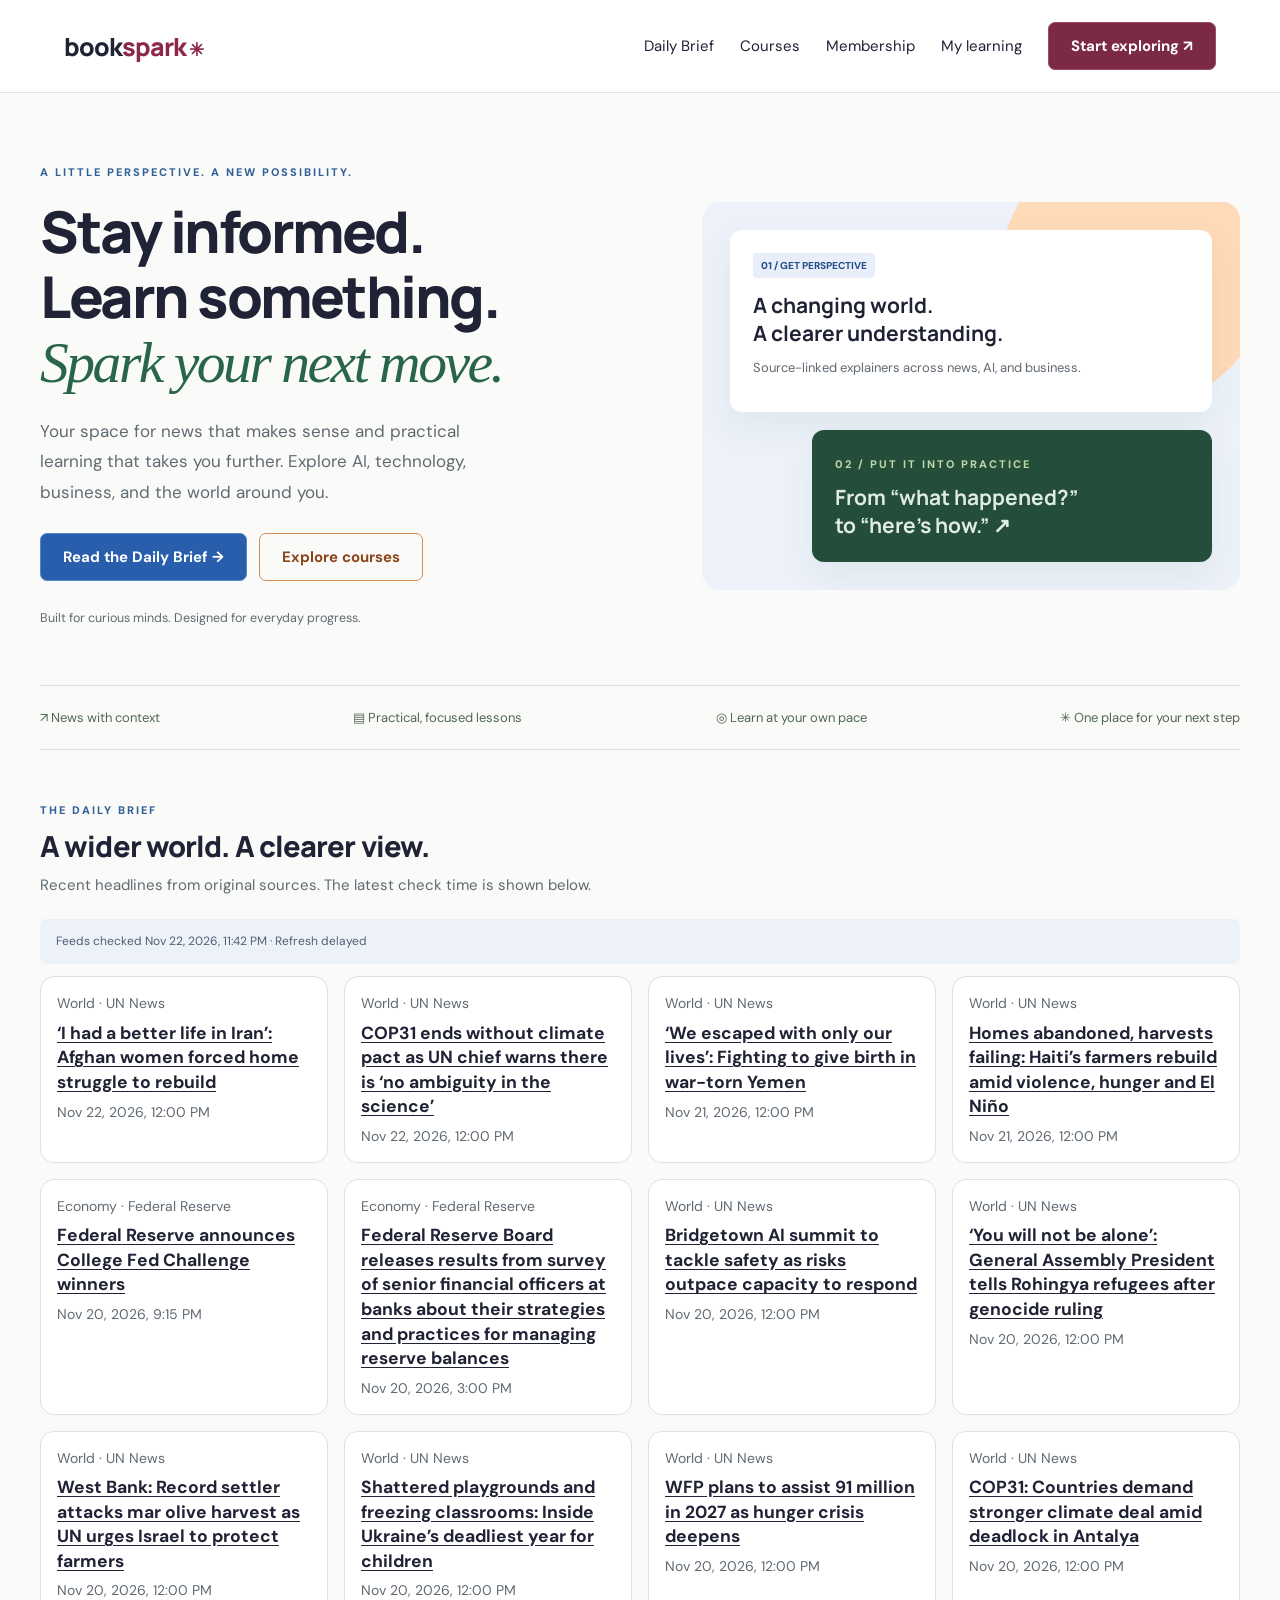
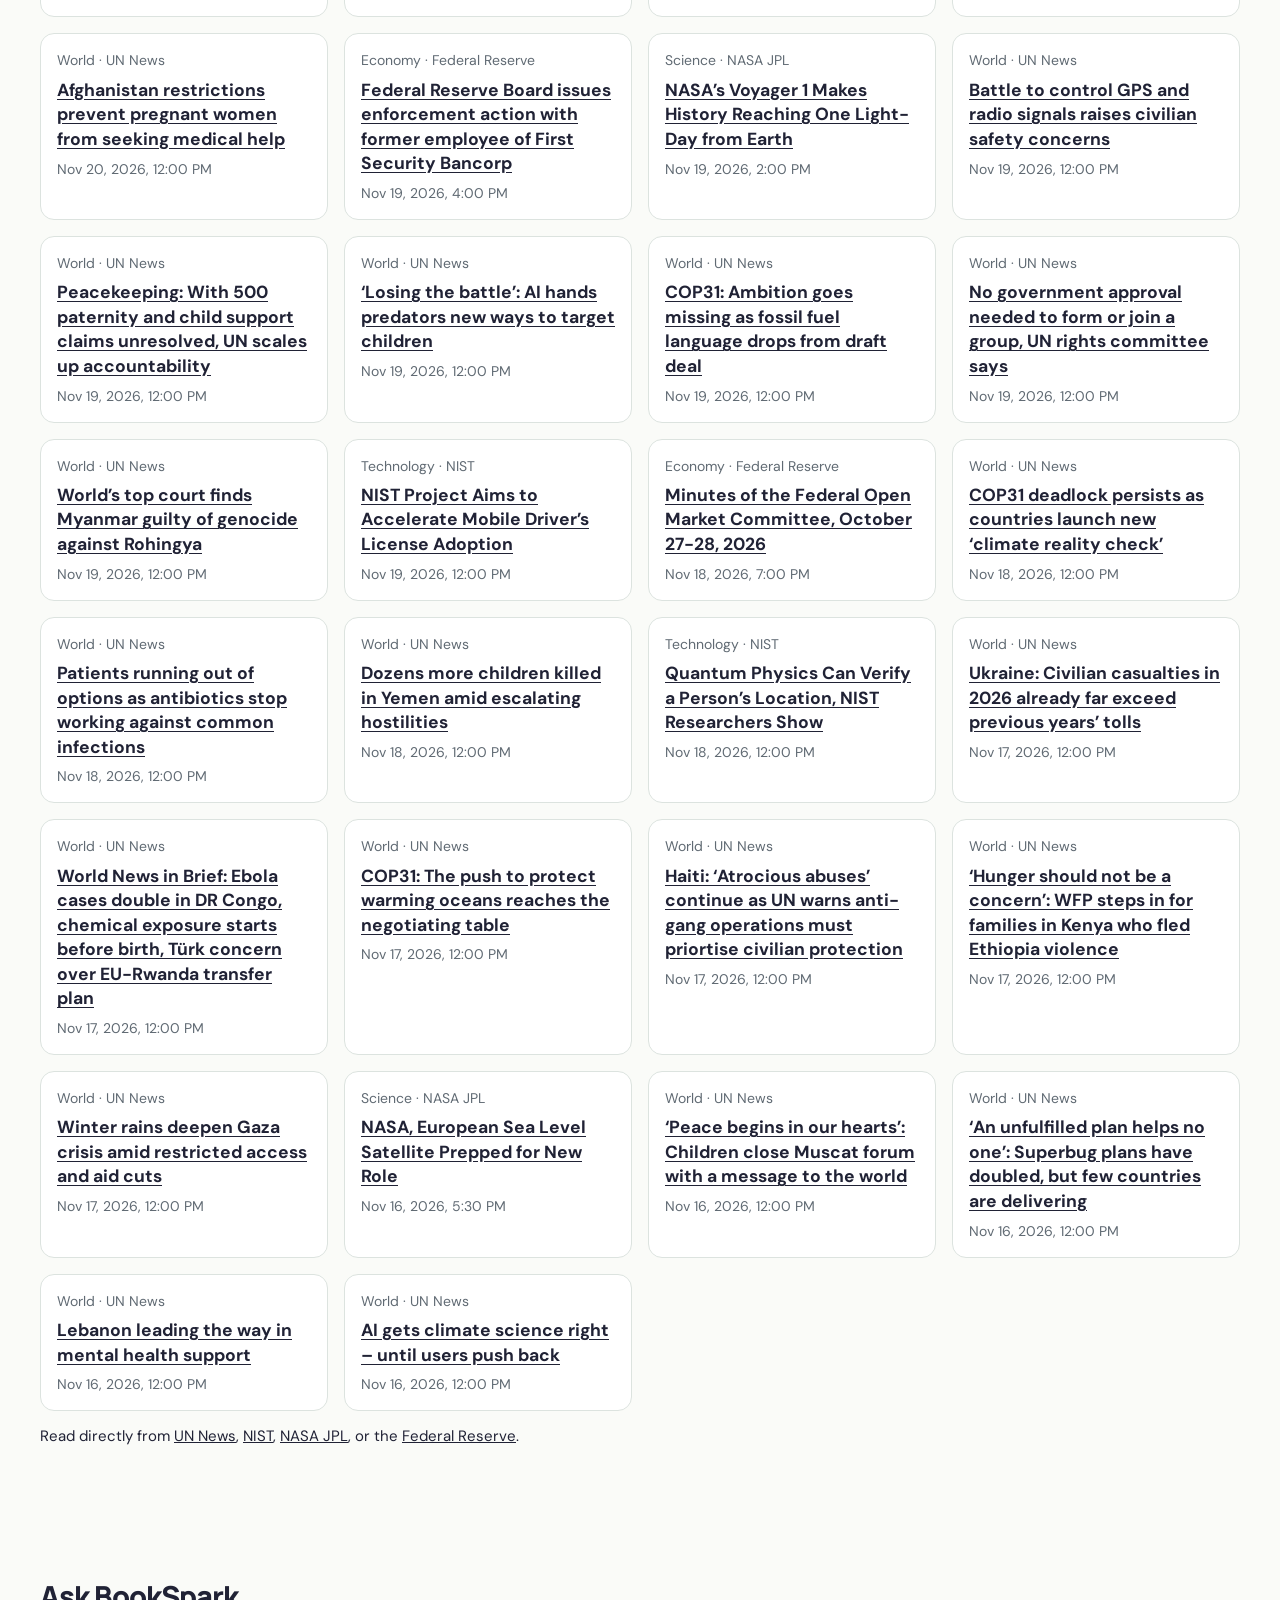
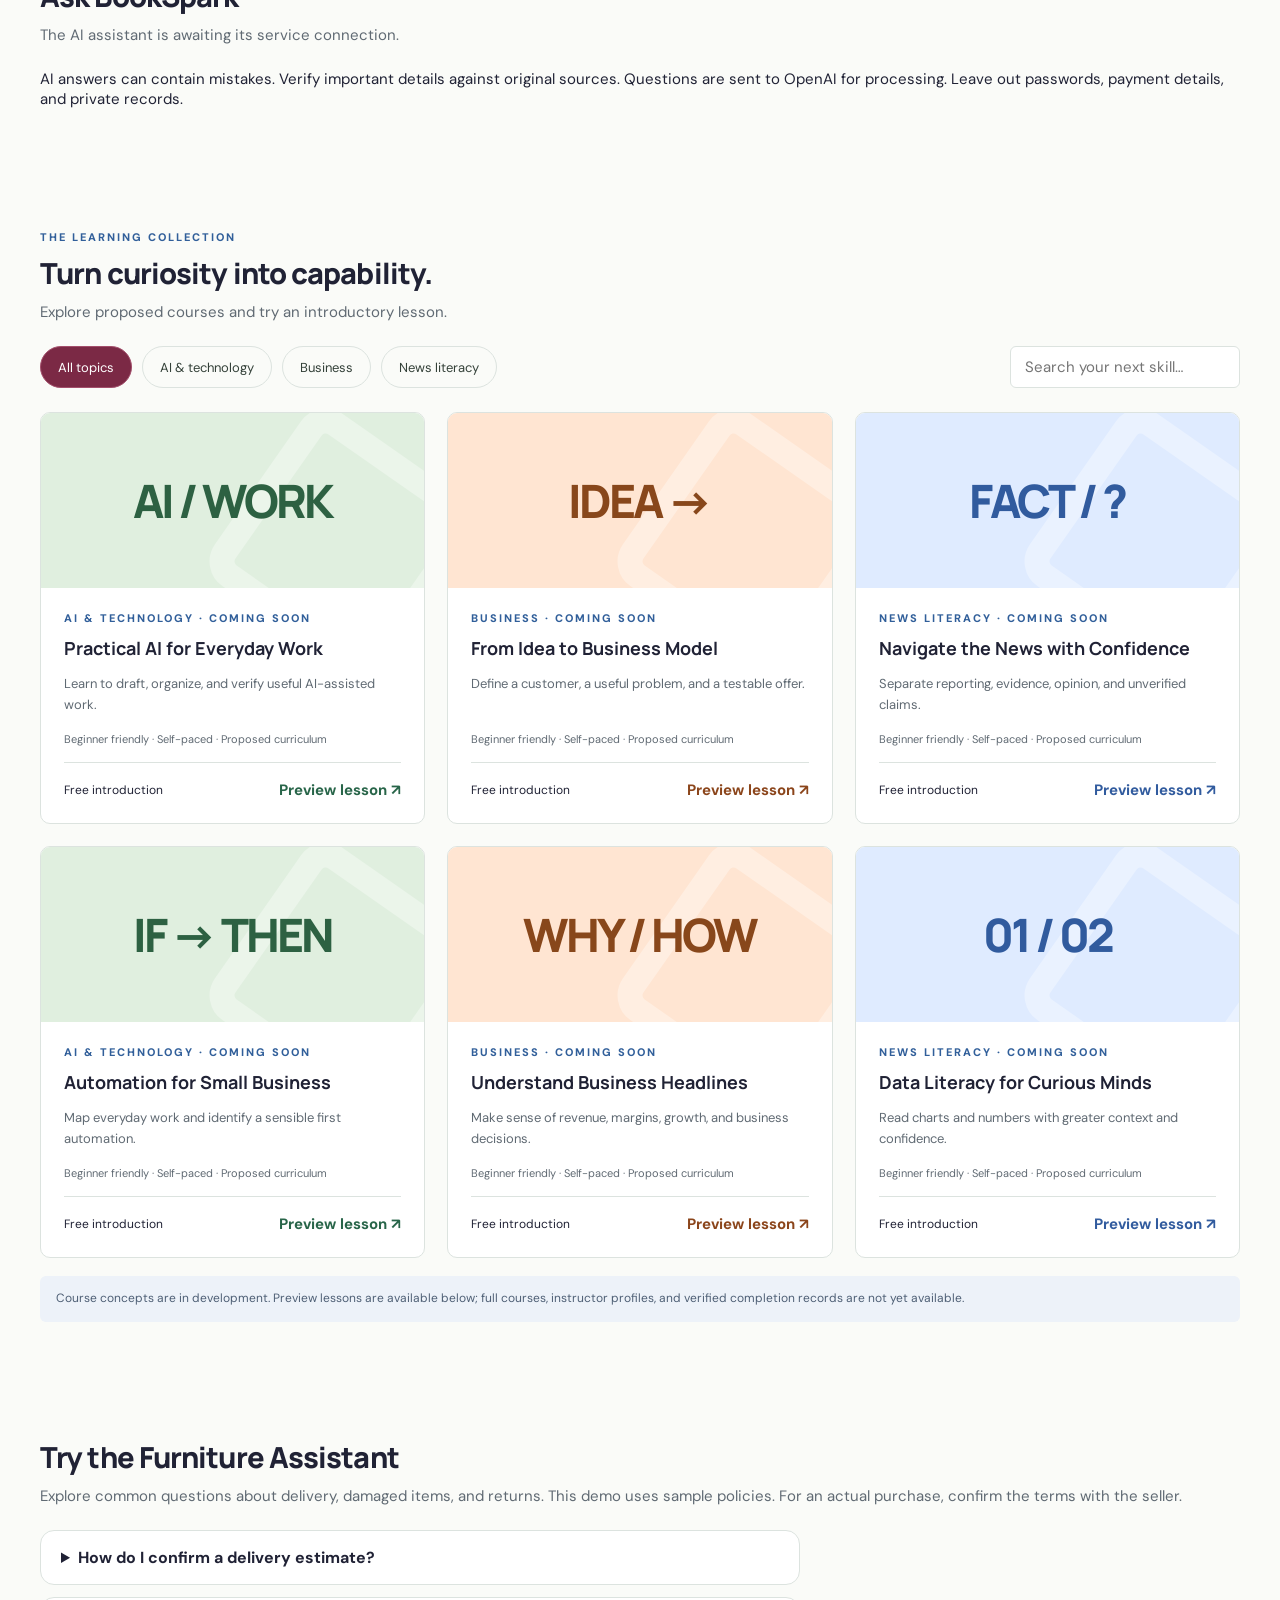
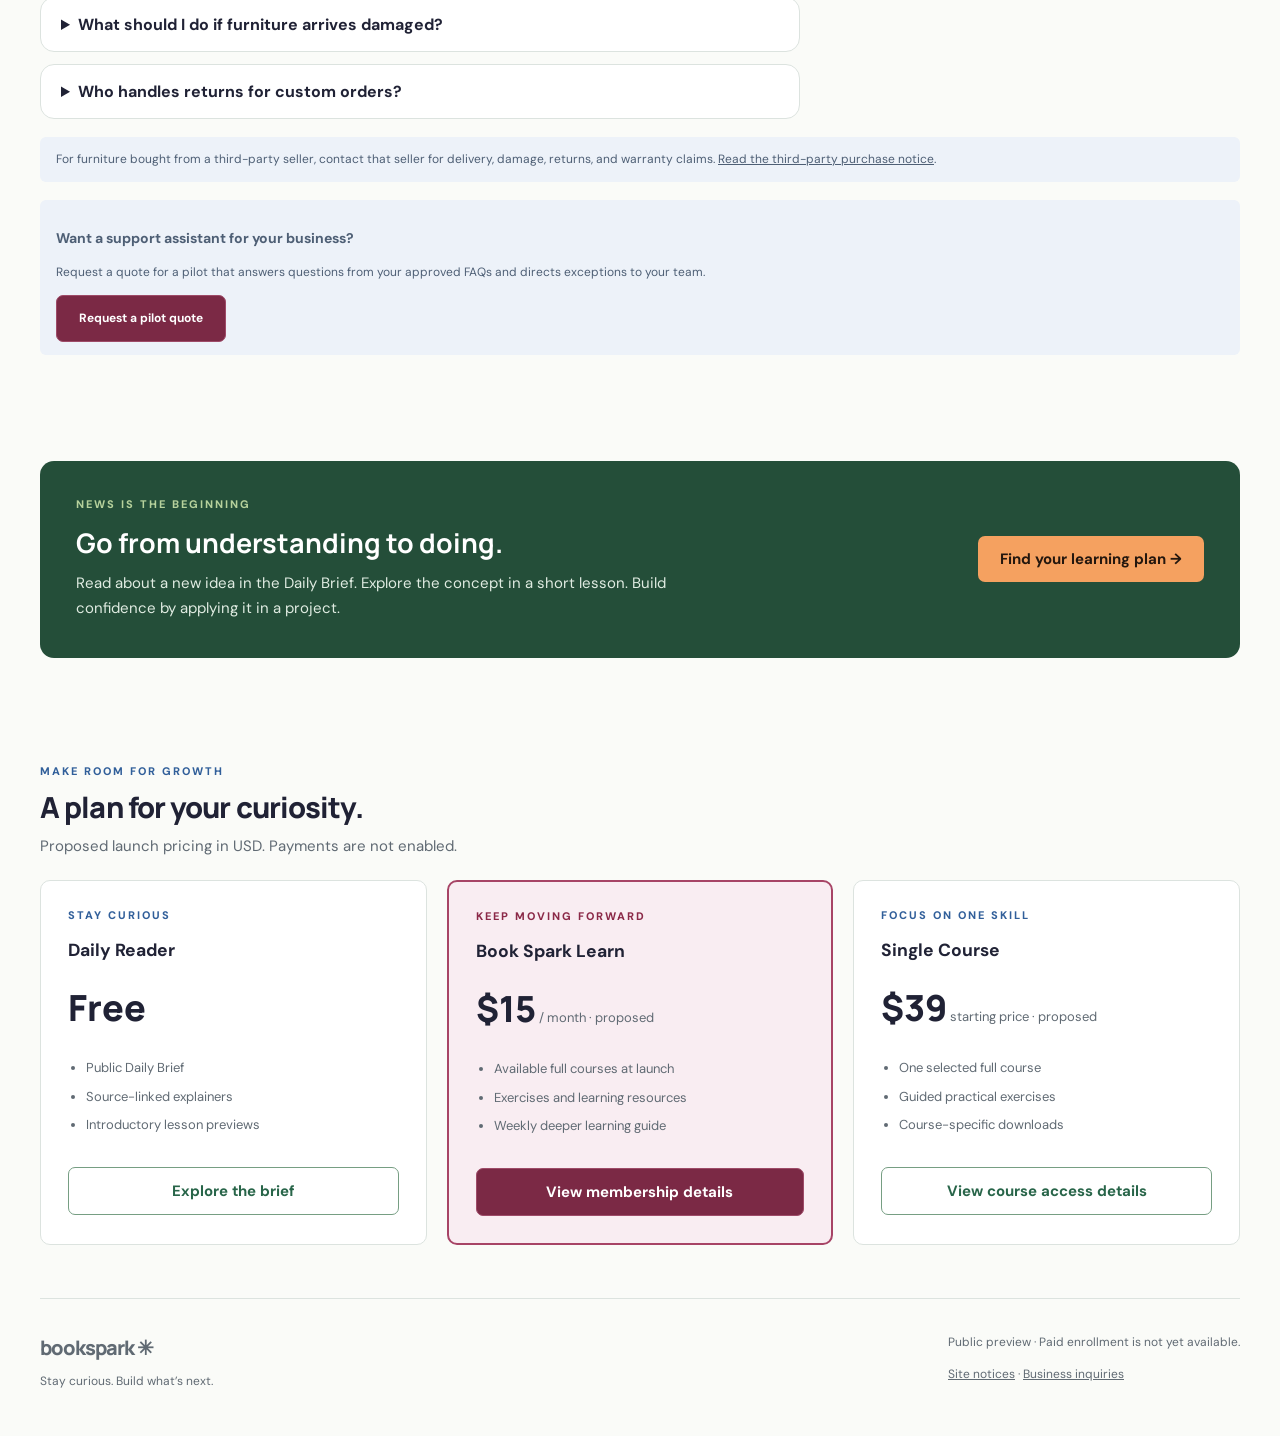
==== index.html @ 5dffa71d "Add BookSpark business inquiries and site notices" ====
<!doctype html><html lang="en"><head><meta charset="UTF-8"><meta name="viewport" content="width=device-width,initial-scale=1"><title>Book Spark — Stay curious. Build what's next.</title><meta name="description" content="Your daily perspective on the world, and practical courses to move forward."><style>
@import url('https://fonts.googleapis.com/css2?family=DM+Sans:wght@400;500;600;700&family=Manrope:wght@400;600;700;800&display=swap');
:root{--ink:#18251f;--green:#255b42;--cream:#f7f7f0;--muted:#66716a;--line:#dce1d8}*{box-sizing:border-box}body{margin:0;font:15px 'DM Sans',sans-serif;color:var(--ink);background:var(--cream)}button,input{font:inherit}button,a{cursor:pointer}a{color:inherit;text-decoration:none}button{color:inherit}header{background:#fff;border-bottom:1px solid var(--line);padding:22px 5%;display:flex;align-items:center;gap:36px}.logo{font:800 25px Manrope;letter-spacing:-1px}.logo span{color:#46825b}nav{display:flex;gap:26px;align-items:center;margin-left:auto}nav a:hover{color:#43815a}.btn{display:inline-block;background:var(--green);border:1px solid var(--green);color:white;padding:13px 22px;border-radius:7px;font-weight:700}.outline{background:transparent;color:var(--green)}main{max-width:1290px;margin:auto;padding:0 40px}.hero{display:grid;grid-template-columns:1.1fr 1fr;gap:70px;padding:72px 0 58px;align-items:center}.eyebrow{font-size:11px;font-weight:800;letter-spacing:2px;color:#487456;text-transform:uppercase}.hero h1{font:800 clamp(38px,4.5vw,64px)/1.12 Manrope;letter-spacing:-2.5px;margin:20px 0}.hero h1 em{font-family:Georgia;font-weight:400;color:#427650}.hero p{font-size:17px;line-height:1.8;color:var(--muted);max-width:480px}.actions{display:flex;gap:12px;margin:26px 0}.hero-art{min-height:330px;background:#e4eadc;position:relative;border-radius:18px;padding:28px;overflow:hidden}.orb{position:absolute;width:270px;height:270px;border-radius:50%;background:#bdcfaa;right:-30px;top:-65px}.mini{position:relative;background:white;border-radius:12px;padding:23px;box-shadow:0 15px 35px #203b1910}.mini b{font:700 21px Manrope}.mini p{font-size:13px;line-height:1.7;margin:10px 0}.mini.bottom{width:83%;margin:18px 0 0 auto;background:#234c39;color:white}.mini.bottom p{color:#d2e2d5}.mini .tag{display:inline-block;background:#eff4e9;border-radius:4px;font-size:10px;font-weight:800;padding:6px 8px;color:var(--green);margin-bottom:13px}.promise{display:flex;justify-content:space-between;gap:20px;border-top:1px solid var(--line);border-bottom:1px solid var(--line);padding:23px 0;color:#526252;font-size:13px}.section{padding:53px 0}.heading{display:flex;justify-content:space-between;align-items:end;gap:20px;margin-bottom:24px}.heading h2{font:800 29px Manrope;letter-spacing:-.9px;margin:9px 0}.heading p{color:var(--muted);margin:0}.date{font-size:12px;color:var(--muted)}.news-grid{display:grid;grid-template-columns:1.2fr 1fr 1fr;gap:18px}.news{padding:25px;background:white;border:1px solid var(--line);border-radius:10px;display:flex;flex-direction:column}.news:first-child{background:#e9eedd}.news h3{font:700 21px/1.4 Manrope;margin:15px 0 10px}.news p{color:var(--muted);font-size:14px;line-height:1.7;flex:1}.news small{font-size:11px;color:var(--muted)}.news a{font-weight:700;font-size:13px;margin-top:18px;color:var(--green)}.notice{font-size:12px;color:#6b705b;background:#eeeeE3;padding:13px 16px;border-radius:6px;margin-top:18px;line-height:1.6}.toolbar{display:flex;gap:10px;flex-wrap:wrap;margin-bottom:24px}.chip{border:1px solid var(--line);border-radius:30px;background:transparent;padding:9px 17px;font-size:13px}.chip.active{background:var(--ink);border-color:var(--ink);color:white}.search{margin-left:auto;border:1px solid var(--line);border-radius:6px;padding:10px 14px;background:white;min-width:230px}.courses{display:grid;grid-template-columns:repeat(3,1fr);gap:22px}.course{border:1px solid var(--line);border-radius:10px;background:white;overflow:hidden}.cover{height:175px;display:flex;align-items:center;justify-content:center;position:relative;overflow:hidden}.cover span{font:800 46px Manrope;letter-spacing:-3px;z-index:1}.cover:after{content:'';position:absolute;width:160px;height:160px;border:25px solid #ffffff55;transform:rotate(35deg);right:-25px;top:25px;border-radius:30px}.course:nth-child(3n+1) .cover{background:#d6e7d5;color:#285f3d}.course:nth-child(3n+2) .cover{background:#eadfc9;color:#7b592d}.course:nth-child(3n) .cover{background:#d9e1ec;color:#3e526d}.course-body{padding:23px}.course h3{font:700 18px/1.45 Manrope;margin:10px 0}.course p{font-size:13px;line-height:1.6;color:var(--muted);min-height:42px}.meta{font-size:11px;color:var(--muted);margin:16px 0}.course-bottom{display:flex;align-items:center;justify-content:space-between;border-top:1px solid var(--line);padding-top:17px}.textbutton{border:0;background:none;color:var(--green);font-weight:700;padding:0}.learn-band{background:#243f31;color:white;border-radius:14px;padding:36px;display:flex;align-items:center;justify-content:space-between;gap:25px}.learn-band h2{font:700 27px Manrope;margin:0 0 10px}.learn-band p{color:#cad9cc;max-width:650px;line-height:1.7;margin:0}.learn-band .btn{background:#e1edc8;color:#24432c;border:0;white-space:nowrap}.plans{display:grid;grid-template-columns:repeat(3,1fr);gap:20px}.plan{border:1px solid var(--line);border-radius:10px;padding:27px;background:white}.plan.featured{border:2px solid #3565ce;background:#edf2e5}.price{font:800 36px Manrope;margin:22px 0}.price small{font:400 13px 'DM Sans';color:var(--muted)}.plan ul{padding-left:18px;color:var(--muted);line-height:2.2;font-size:13px;min-height:100px}.plan .btn{width:100%;text-align:center}.footer{padding:35px 0;border-top:1px solid var(--line);display:flex;justify-content:space-between;gap:25px;font-size:12px;color:var(--muted)}dialog{width:min(660px,92vw);max-height:90vh;border:0;border-radius:14px;padding:30px;color:var(--ink);box-shadow:0 25px 100px #0003}dialog::backdrop{background:#10291c88}dialog h2{font:800 28px Manrope}dialog p{line-height:1.8;color:var(--muted)}.close{float:right;border:0;background:#eef2e9;border-radius:50%;width:32px;height:32px}.lesson{padding:15px;border:1px solid var(--line);border-radius:7px;margin:9px 0}.empty{padding:25px;color:var(--muted)}@media(max-width:800px){header{padding:18px 22px;gap:15px}nav{gap:15px;font-size:12px}nav .btn{display:none}main{padding:0 22px}.hero{grid-template-columns:1fr;gap:25px;padding:40px 0}.hero h1{letter-spacing:-1.5px}.hero-art{min-height:300px}.promise{flex-wrap:wrap}.news-grid,.courses,.plans{grid-template-columns:1fr}.heading{align-items:start}.search{margin-left:0;width:100%}.learn-band{display:block}.learn-band .btn{margin-top:20px}.footer{flex-direction:column}.section{padding:36px 0}}

:root{--ink:#18233f;--green:#275cce;--cream:#f6f8fe;--muted:#63708a;--line:#dce3f2}.logo span,.hero h1 em{color:#ed7b35}.eyebrow{color:#3565ba}.hero-art{background:#e4ebfc}.orb{background:#f6c997}.mini.bottom,.learn-band{background:#163a7a}.mini .tag{background:#eaf0ff}.news:first-child{background:#eaf0ff}.notice{background:#eef1fa;color:#5f6980}.plan.featured{border-color:#3565ce;background:#edf2ff}.learn-band .btn{background:#ffbe89;color:#37251b}.promise{color:#536b94}.course:nth-child(3n+1) .cover{background:#dae7ff;color:#2858ac}.course:nth-child(3n+2) .cover{background:#ffe3cf;color:#a45324}.course:nth-child(3n) .cover{background:#fee0dc;color:#b34f42}.section{scroll-margin-top:20px}

:root{--ink:#f2f0eb;--green:#78bd91;--cream:#111513;--muted:#b5bdb6;--line:#354239}body{background:#111513}header{background:#101210}.logo span,.hero h1 em{color:#a8d4b1}.eyebrow{color:#9bc9a5}.hero-art{background:#3d1724}.orb{background:#733149}.mini{background:#202c24;color:#f2f0eb}.mini.bottom,.learn-band{background:#233f2d}.mini .tag{background:#344a39;color:#c7e5cb}.btn{background:#7b2945;border-color:#9e4b68;color:#fff}.outline{background:transparent;color:#c4e5cd;border-color:#64846b}.news,.course,.plan{background:#1b221d}.news:first-child{background:#3b1c29}.notice{background:#28382c;color:#c8d7ca}.plan.featured{border-color:#a34e6b;background:#35202a}.promise{color:#b5cbb9}.learn-band .btn{background:#9dccaa;color:#172b1d}.chip{color:#ced8d0}.chip.active{background:#7b2945;border-color:#a34e6b}.search{background:#1b221d;color:#eee}.course:nth-child(3n+1) .cover{background:#284a33;color:#d4e6d2}.course:nth-child(3n+2) .cover{background:#60283e;color:#ffe0e9}.course:nth-child(3n) .cover{background:#252d29;color:#bad4bd}.textbutton{color:#a8d4b1}dialog{background:#1c261f;color:#f2f0eb}.close{background:#354239;color:white}.footer{color:#b5bdb6}

/* Orange for highlights; blue for learning and navigation. */
.logo span{color:#ffac68}.hero h1 em{color:#ffac68}.hero-art .orb{background:#255aa0}.mini .tag{background:#203d60;color:#bcdaff}.news:nth-child(2){border-top:3px solid #649df0}.news:nth-child(3){border-top:3px solid #f3a05e}.course:nth-child(3n+2) .cover{background:#55341f;color:#ffd1a4}.course:nth-child(3n) .cover{background:#203d60;color:#c6ddff}.course:nth-child(3n) .textbutton{color:#9bc6ff}.course:nth-child(3n+2) .textbutton{color:#ffbc87}nav a:hover{color:#9bc6ff}.hero .actions .btn:first-child{background:#285eab;border-color:#5687cb}.hero .actions .outline{border-color:#e99656;color:#ffc18f}.plan.featured{border-color:#e99656}.plan.featured .eyebrow{color:#ffbc87}.learn-band .btn{background:#f5a160;color:#24170e}a:focus-visible,button:focus-visible,input:focus-visible{outline:3px solid #79b3ff;outline-offset:4px}

:root{--ink:#202235;--green:#286549;--cream:#fafbf8;--muted:#606a73;--line:#dce3df}body{background:#fafbf8}header{background:#fff}.logo span{color:#8c2948}.hero h1 em{color:#286549}.eyebrow{color:#315f9a}.hero-art{background:#edf2fa}.hero-art .orb{background:#ffdab9}.mini{background:#fff;color:#202235}.mini.bottom,.learn-band{background:#244e39;color:white}.mini.bottom p,.learn-band p{color:#e0ece2}.mini .tag{background:#e8effb;color:#254f86}.news,.course,.plan{background:white}.news:first-child{background:#f5eaf0}.notice{background:#edf2f9;color:#4e5f75}.plan.featured{background:#f9edf2;border-color:#a74466}.promise{color:#52655a}.chip{color:#344139}.chip.active{background:#7b2945;color:white}.search{background:white;color:#202235}.outline{color:#286549;border-color:#769e83}.hero .actions .outline{color:#8b451b;border-color:#d58a51}.course:nth-child(3n+1) .cover{background:#e0efdf;color:#2d6142}.course:nth-child(3n+2) .cover{background:#ffe5d2;color:#88471b}.course:nth-child(3n) .cover{background:#dfebff;color:#315b9e}.textbutton{color:#286549}.course:nth-child(3n) .textbutton{color:#315b9e}.course:nth-child(3n+2) .textbutton{color:#8b451b}.plan.featured .eyebrow{color:#8b2948}dialog{background:#fff;color:#202235}.close{background:#edf2ed;color:#202235}.footer{color:#606a73}nav a:hover{color:#315b9e}

/* Furniture support demo */
.furniture-demo-questions{display:grid;gap:12px;max-width:760px}
.furniture-demo-questions details{border:1px solid var(--line);border-radius:14px;background:#fff}
.furniture-demo-questions summary{padding:16px 20px;cursor:pointer;font-size:1rem;font-weight:700}
.furniture-demo-questions summary:focus-visible{outline:2px solid var(--green);outline-offset:3px;border-radius:14px}
.furniture-demo-questions p{margin:0;padding:0 20px 18px;color:var(--muted);font-size:1rem;line-height:1.55}
</style><link rel="stylesheet" href="daily-brief.css"><script src="daily-brief.js" defer></script><script src="ask-bookspark.js" defer></script></head><body><header><a class="logo" href="#">book<span>spark</span><span style="font-size:18px"> ✳</span></a><nav><a href="#daily">Daily Brief</a><a href="#courses">Courses</a><a href="#membership">Membership</a><a href="/learning.html">My learning</a><a class="btn" href="#courses">Start exploring ↗</a></nav></header><main><section class="hero"><div><div class="eyebrow">A little perspective. A new possibility.</div><h1>Stay informed.<br>Learn something.<br><em>Spark your next move.</em></h1><p>Your space for news that makes sense and practical learning that takes you further. Explore AI, technology, business, and the world around you.</p><div class="actions"><a class="btn" href="#daily">Read the Daily Brief →</a><a class="btn outline" href="#courses">Explore courses</a></div><small style="color:var(--muted)">Built for curious minds. Designed for everyday progress.</small></div><div class="hero-art"><div class="orb"></div><div class="mini"><span class="tag">01 / GET PERSPECTIVE</span><br><b>A changing world.<br>A clearer understanding.</b><p>Source-linked explainers across news, AI, and business.</p></div><div class="mini bottom"><span class="eyebrow" style="color:#bed7a8">02 / PUT IT INTO PRACTICE</span><p style="font:700 21px Manrope;margin-bottom:0">From “what happened?”<br>to “here’s how.” ↗</p></div></div></section><div class="promise"><span>↗ News with context</span><span>▤ Practical, focused lessons</span><span>◎ Learn at your own pace</span><span>✳ One place for your next step</span></div>
<section class="section" id="daily" aria-labelledby="daily-brief-title">
  <div class="heading"><div><div class="eyebrow">The Daily Brief</div>
    <h2 id="daily-brief-title">A wider world. A clearer view.</h2>
    <p>Recent headlines from original sources. The latest check time is shown below.</p>
  </div></div>
  <p class="notice" data-news-status role="status">Loading recent headlines…</p>
  <div class="daily-brief-list" data-news-list></div>
  <p class="daily-brief-sources">Read directly from <a href="https://news.un.org/en/">UN News</a>, <a href="https://www.nist.gov/news-events/news">NIST</a>, <a href="https://www.jpl.nasa.gov/news/">NASA JPL</a>, or the <a href="https://www.federalreserve.gov/newsevents/pressreleases.htm">Federal Reserve</a>.</p>
  <noscript><p>Enable JavaScript to load the headline list, or use the source links above.</p></noscript>
</section>
<section class="section" id="ask-bookspark" aria-labelledby="ask-bookspark-title">
  <div class="heading"><div><h2 id="ask-bookspark-title">Ask BookSpark</h2>
    <p data-ask-status role="status">The AI assistant is awaiting its service connection.</p>
  </div></div>
  <p>AI answers can contain mistakes. Verify important details against original sources. Questions are sent to OpenAI for processing. Leave out passwords, payment details, and private records.</p>
  <form hidden>
    <label for="ask-question">Your question</label>
    <textarea id="ask-question" name="question" rows="3" maxlength="2000" required></textarea>
    <button class="btn" type="submit">Ask BookSpark</button>
  </form>
  <div data-ask-answer tabindex="-1"></div>
  <ul data-ask-sources aria-label="Answer sources"></ul>
</section>
<section class="section" id="courses"><div class="heading"><div><div class="eyebrow">The learning collection</div><h2>Turn curiosity into capability.</h2><p>Explore proposed courses and try an introductory lesson.</p></div></div><div class="toolbar"><button class="chip active" data-cat="All">All topics</button><button class="chip" data-cat="AI">AI & technology</button><button class="chip" data-cat="Business">Business</button><button class="chip" data-cat="News">News literacy</button><input class="search" id="search" aria-label="Search courses" placeholder="Search your next skill…"></div><div class="courses" id="cards"></div><div class="notice">Course concepts are in development. Preview lessons are available below; full courses, instructor profiles, and verified completion records are not yet available.</div></section>
<section class="section" id="furniture-assistant" aria-labelledby="furniture-assistant-title">
  <div class="heading">
    <div>
      <h2 id="furniture-assistant-title">Try the Furniture Assistant</h2>
      <p>Explore common questions about delivery, damaged items, and returns. This demo uses sample policies. For an actual purchase, confirm the terms with the seller.</p>
    </div>
  </div>
  <div class="furniture-demo-questions">
    <details name="furniture-demo">
      <summary>How do I confirm a delivery estimate?</summary>
      <p>Ask the seller for an estimate based on the item and your delivery ZIP code. Confirm the delivery window with the seller before purchasing.</p>
    </details>
    <details name="furniture-demo">
      <summary>What should I do if furniture arrives damaged?</summary>
      <p>Keep the packaging, take photos of the item and the box, and contact the seller’s support team for next steps.</p>
    </details>
    <details name="furniture-demo">
      <summary>Who handles returns for custom orders?</summary>
      <p>Contact the seller’s support team. In this demo, custom orders require staff review. Ask the seller to confirm eligibility and any deadlines for your order.</p>
    </details>
  </div>
  <p class="notice">For furniture bought from a third-party seller, contact that seller for delivery, damage, returns, and warranty claims. <a href="site-notices.html"><u>Read the third-party purchase notice</u></a>.</p>
  <div class="notice"><h3>Want a support assistant for your business?</h3><p>Request a quote for a pilot that answers questions from your approved FAQs and directs exceptions to your team.</p><a class="btn" href="mailto:info@radiantsparkllc.com?subject=BookSpark%20support%20assistant%20pilot">Request a pilot quote</a></div>
</section>
<section class="section"><div class="learn-band"><div><div class="eyebrow" style="color:#b6d19c;margin-bottom:13px">News is the beginning</div><h2>Go from understanding to doing.</h2><p>Read about a new idea in the Daily Brief. Explore the concept in a short lesson. Build confidence by applying it in a project.</p></div><a class="btn" href="#membership">Find your learning plan →</a></div></section>
<section class="section" id="membership"><div class="heading"><div><div class="eyebrow">Make room for growth</div><h2>A plan for your curiosity.</h2><p>Proposed launch pricing in USD. Payments are not enabled.</p></div></div><div class="plans"><article class="plan"><div class="eyebrow">Stay curious</div><h3>Daily Reader</h3><div class="price">Free</div><ul><li>Public Daily Brief</li><li>Source-linked explainers</li><li>Introductory lesson previews</li></ul><a class="btn outline" href="#daily">Explore the brief</a></article><article class="plan featured"><div class="eyebrow">Keep moving forward</div><h3>Book Spark Learn</h3><div class="price">$15<small> / month · proposed</small></div><ul><li>Available full courses at launch</li><li>Exercises and learning resources</li><li>Weekly deeper learning guide</li></ul><button class="btn" onclick="plan('Book Spark Learn')">View membership details</button></article><article class="plan"><div class="eyebrow">Focus on one skill</div><h3>Single Course</h3><div class="price">$39<small> starting price · proposed</small></div><ul><li>One selected full course</li><li>Guided practical exercises</li><li>Course-specific downloads</li></ul><button class="btn outline" onclick="plan('Single Course')">View course access details</button></article></div></section><footer class="footer"><div><span class="logo" style="font-size:20px">bookspark ✳</span><p>Stay curious. Build what’s next.</p></div><div>Public preview · Paid enrollment is not yet available.<br><br><a href="site-notices.html"><u>Site notices</u></a> · <a href="mailto:info@radiantsparkllc.com"><u>Business inquiries</u></a></div></footer></main><dialog id="modal"><button class="close" onclick="document.querySelector('dialog').close()" aria-label="Close dialog">×</button><div id="modalcontent"></div></dialog><script>
const courses=[{title:'Practical AI for Everyday Work',cat:'AI',art:'AI / WORK',desc:'Learn to draft, organize, and verify useful AI-assisted work.',lessons:['Understand the task before prompting','Write a clear instruction','Check the result against evidence','Build a repeatable workflow'],preview:'Start with a small, low-risk task: turn a fictional meeting note into an action list. State the desired format, include only necessary context, and ask the AI to label missing information. Compare each action against the original note before using it.'},{title:'From Idea to Business Model',cat:'Business',art:'IDEA →',desc:'Define a customer, a useful problem, and a testable offer.',lessons:['Choose a specific customer','Interview before building','Test a simple offer','Review costs and pricing'],preview:'Write one sentence: I help [a specific customer] solve [a specific problem] with [an offer]. List three assumptions behind that sentence. Before building, speak to prospective customers about how they currently handle the problem.'},{title:'Navigate the News with Confidence',cat:'News',art:'FACT / ?',desc:'Separate reporting, evidence, opinion, and unverified claims.',lessons:['Find the original source','Check dates and context','Separate claims from evidence','Compare independent reporting'],preview:'Choose a headline. Open its original source and record the publication date, event date, author, and supporting evidence. Identify which statements are facts, interpretations, or predictions. Look for independent confirmation before sharing.'},{title:'Automation for Small Business',cat:'AI',art:'IF → THEN',desc:'Map everyday work and identify a sensible first automation.',lessons:['Map your existing process','Choose a reversible task','Add review and error handling','Measure the outcome'],preview:'Map a process such as inquiry intake: receive a message, capture required fields, categorize it, and draft a response. Automate a draft first. Keep a person reviewing the output and record failures before expanding the workflow.'},{title:'Understand Business Headlines',cat:'Business',art:'WHY / HOW',desc:'Make sense of revenue, margins, growth, and business decisions.',lessons:['Revenue and profit','Read a company announcement','Understand a business model','Ask better questions'],preview:'Revenue is money earned from sales before expenses. Profit depends on the costs included in the measure. When reading a growth headline, check the period, comparison baseline, currency, and whether the number describes revenue or profit.'},{title:'Data Literacy for Curious Minds',cat:'News',art:'01 / 02',desc:'Read charts and numbers with greater context and confidence.',lessons:['Read axes and units','Percent vs percentage points','Check the sample','Explain uncertainty'],preview:'If a rate rises from 10% to 15%, it rises by 5 percentage points and by 50% relative to its starting level. For any chart, check the source, units, date range, scale, and whether the sample supports the claim.'}];let category='All';const cards=document.querySelector('#cards');function render(){const q=document.querySelector('#search').value.toLowerCase();const found=courses.map((c,i)=>({...c,i})).filter(c=>(category==='All'||category===c.cat)&&(c.title+' '+c.desc).toLowerCase().includes(q));cards.innerHTML=found.map(c=>`<article class="course"><div class="cover"><span>${c.art}</span></div><div class="course-body"><div class="eyebrow">${c.cat==='AI'?'AI & technology':c.cat==='News'?'News literacy':'Business'} · Coming soon</div><h3>${c.title}</h3><p>${c.desc}</p><div class="meta">Beginner friendly · Self-paced · Proposed curriculum</div><div class="course-bottom"><span style="font-size:12px">Free introduction</span><button class="textbutton" onclick="showCourse(${c.i})">Preview lesson ↗</button></div></div></article>`).join('');if(!found.length)cards.innerHTML='<div class="empty">No matching courses. Try another search or topic.</div>'}document.querySelectorAll('[data-cat]').forEach(b=>b.onclick=()=>{category=b.dataset.cat;document.querySelectorAll('[data-cat]').forEach(x=>x.classList.toggle('active',x===b));render()});document.querySelector('#search').addEventListener('input',render);function openModal(html){document.querySelector('#modalcontent').innerHTML=html;document.querySelector('#modal').showModal()}function showCourse(i){const c=courses[i];openModal(`<div class="eyebrow">Course introduction</div><h2>${c.title}</h2><p>${c.desc}</p><h3>Try your first lesson</h3><p>${c.preview}</p><h3>Proposed learning path</h3>${c.lessons.map((x,j)=>`<div class="lesson">${j+1}. ${x}${j===0?' · Introduction available':' · Planned'}</div>`).join('')}<p style="font-size:12px">This is an introductory text preview. Full lessons, enrollment, and learning accounts are not enabled.</p>`)}function plan(name){openModal(`<div class="eyebrow">Launch planning</div><h2>${name}</h2><p>${name==='Single Course'?'The proposed single-course option starts at $39 USD. Each course will show its final price, included resources, and access terms before purchase.':'The proposed membership is $15 USD per month. The final course catalog, billing terms, cancellation policy, and launch date will be shown before enrollment opens.'}</p><p>Checkout is not connected. No payment is taken and no subscription is created in this preview.</p><a class="btn" href="#courses" onclick="document.querySelector('dialog').close()">Explore course previews</a>`)}render();
</script></body></html>
---- daily-brief.css ----
.daily-brief-list{display:grid;grid-template-columns:repeat(auto-fit,minmax(min(100%,16rem),1fr));gap:1rem}
.daily-brief-card{background:#fff;border:1px solid var(--line);border-radius:14px;padding:1rem}
.daily-brief-card h3{margin:.45rem 0;line-height:1.4}
.daily-brief-card a{text-decoration:underline;text-underline-offset:.18em}
.daily-brief-card small,.daily-brief-card time{color:var(--muted);font-size:.875rem}
.daily-brief-sources a{text-decoration:underline}

#ask-bookspark form:not([hidden]){display:grid;gap:.75rem;max-width:48rem}
#ask-bookspark textarea{width:100%;padding:.75rem;font:inherit;font-size:1rem;border:1px solid var(--line);border-radius:.6rem;resize:vertical}
#ask-bookspark form button{justify-self:start}
#ask-bookspark [data-ask-answer]{white-space:pre-wrap;overflow-wrap:anywhere;max-width:70ch}
#ask-bookspark [data-ask-sources] a{text-decoration:underline}
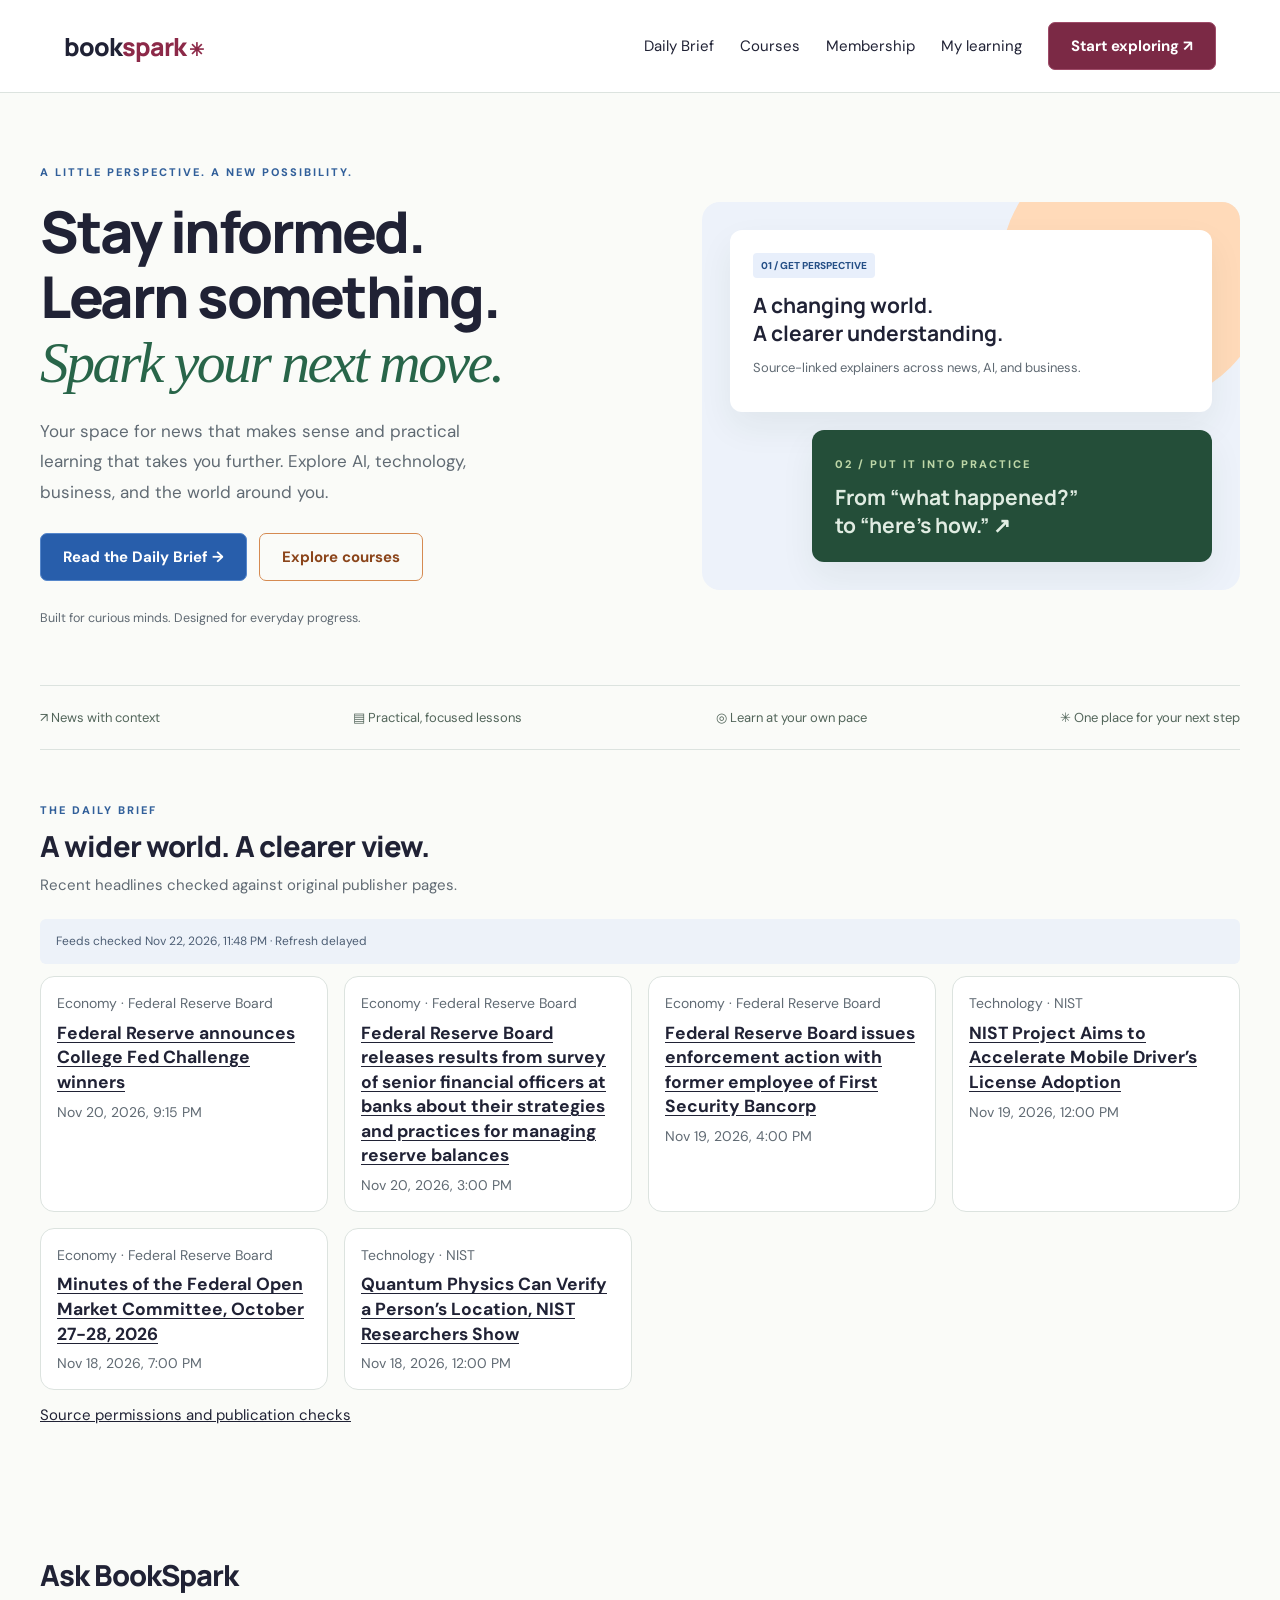
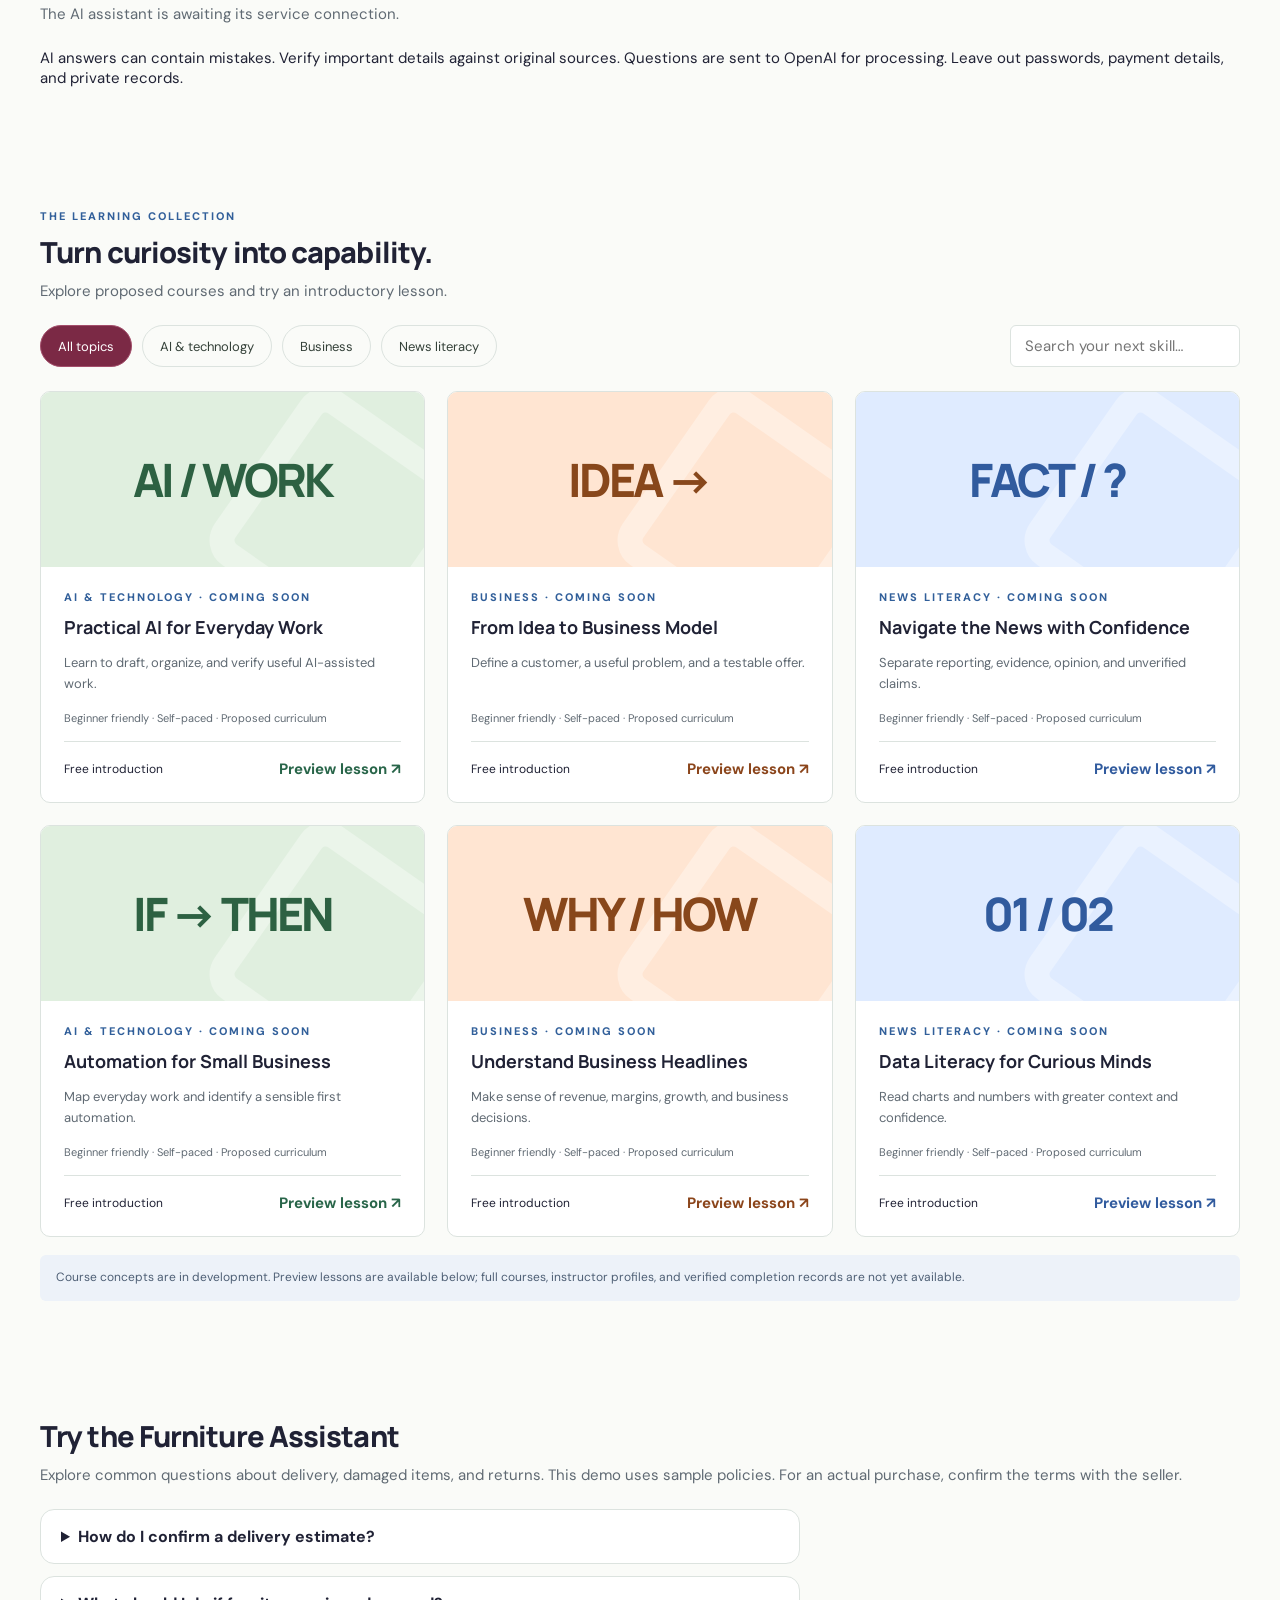
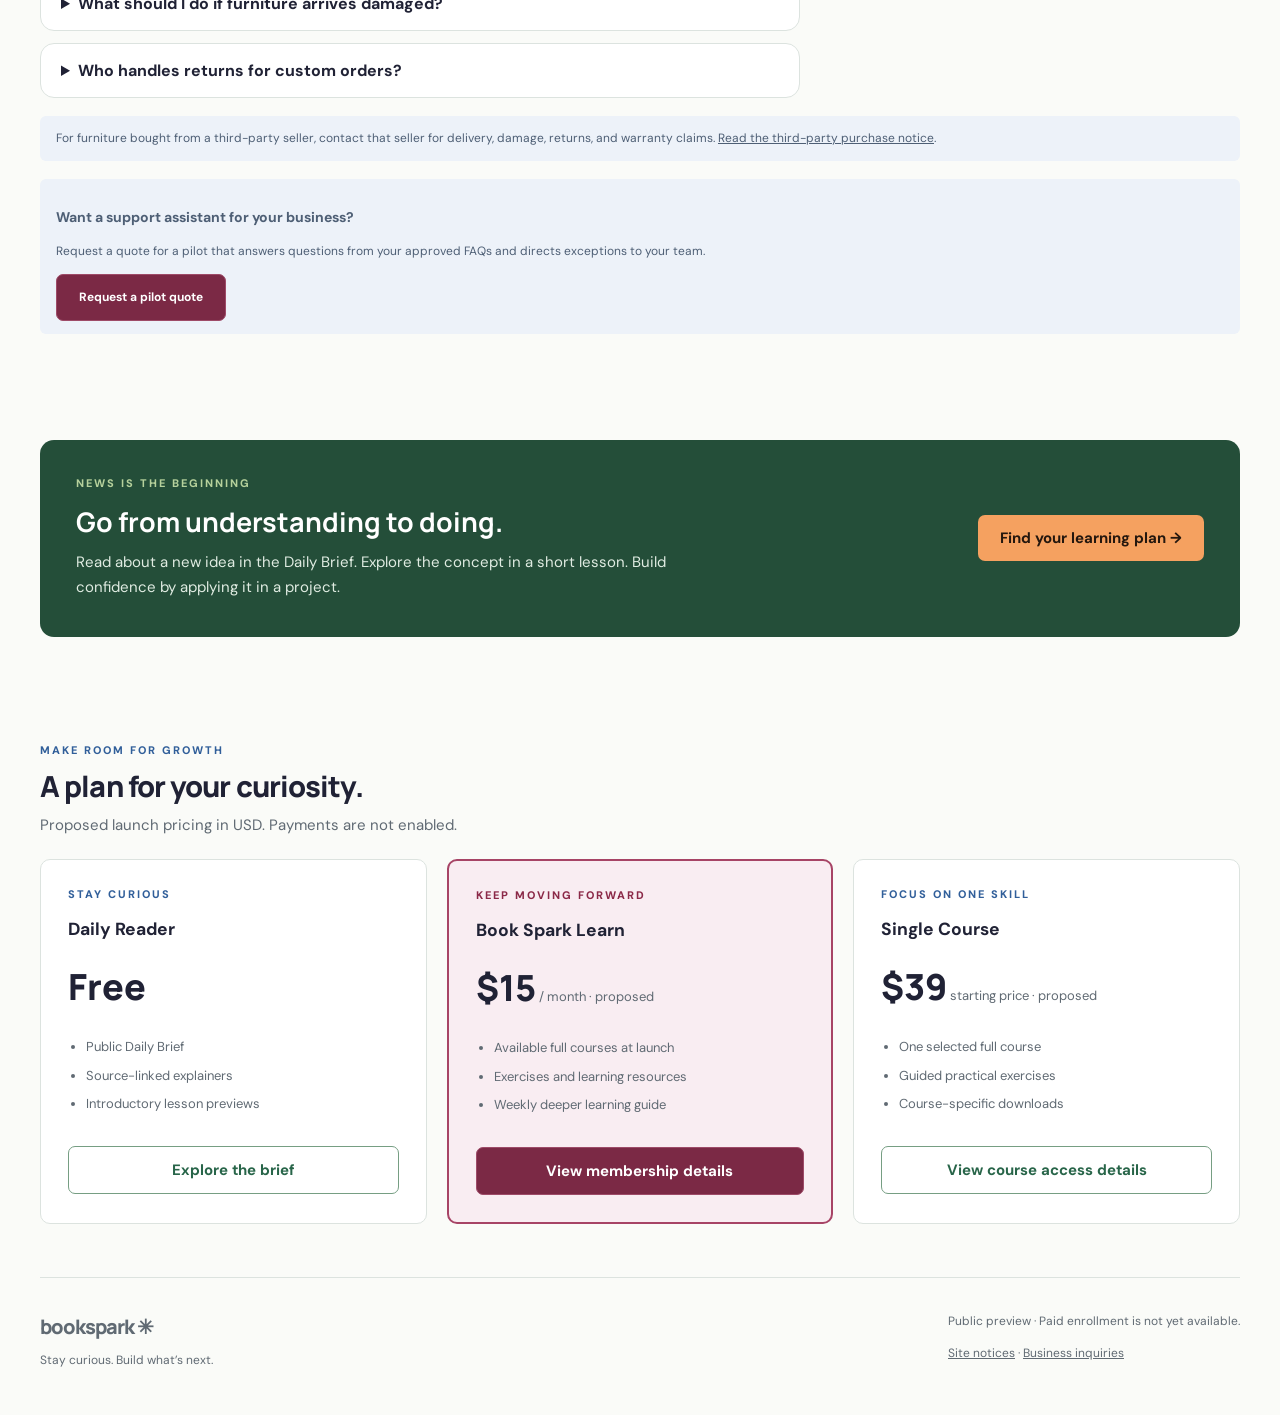
==== commit d6f12594: "Verify Daily Brief source permissions and publisher headlines" ====
--- a/index.html
+++ b/index.html
@@ -21,11 +21,11 @@
 <section class="section" id="daily" aria-labelledby="daily-brief-title">
   <div class="heading"><div><div class="eyebrow">The Daily Brief</div>
     <h2 id="daily-brief-title">A wider world. A clearer view.</h2>
-    <p>Recent headlines from original sources. The latest check time is shown below.</p>
+    <p>Recent headlines checked against original publisher pages.</p>
   </div></div>
   <p class="notice" data-news-status role="status">Loading recent headlines…</p>
   <div class="daily-brief-list" data-news-list></div>
-  <p class="daily-brief-sources">Read directly from <a href="https://news.un.org/en/">UN News</a>, <a href="https://www.nist.gov/news-events/news">NIST</a>, <a href="https://www.jpl.nasa.gov/news/">NASA JPL</a>, or the <a href="https://www.federalreserve.gov/newsevents/pressreleases.htm">Federal Reserve</a>.</p>
+  <p class="daily-brief-sources"><a href="news-sources.html">Source permissions and publication checks</a></p>
   <noscript><p>Enable JavaScript to load the headline list, or use the source links above.</p></noscript>
 </section>
 <section class="section" id="ask-bookspark" aria-labelledby="ask-bookspark-title">
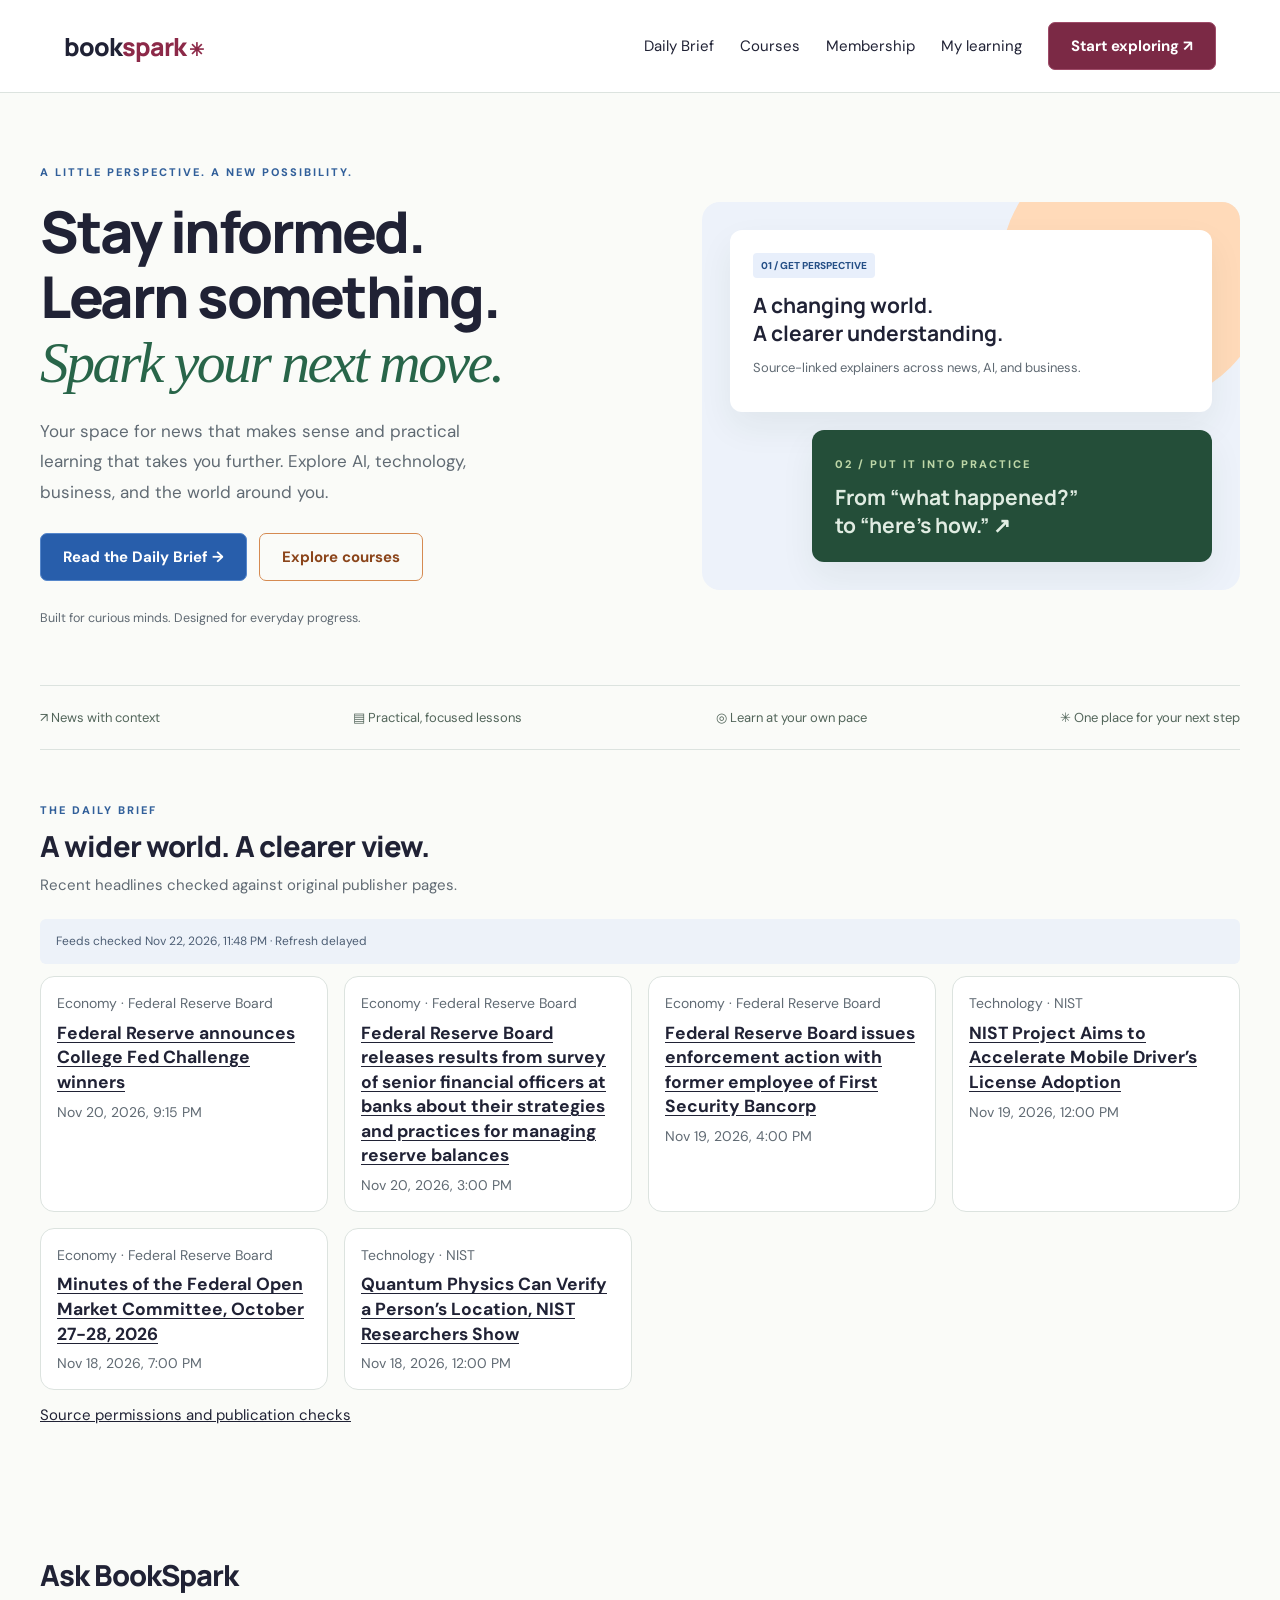
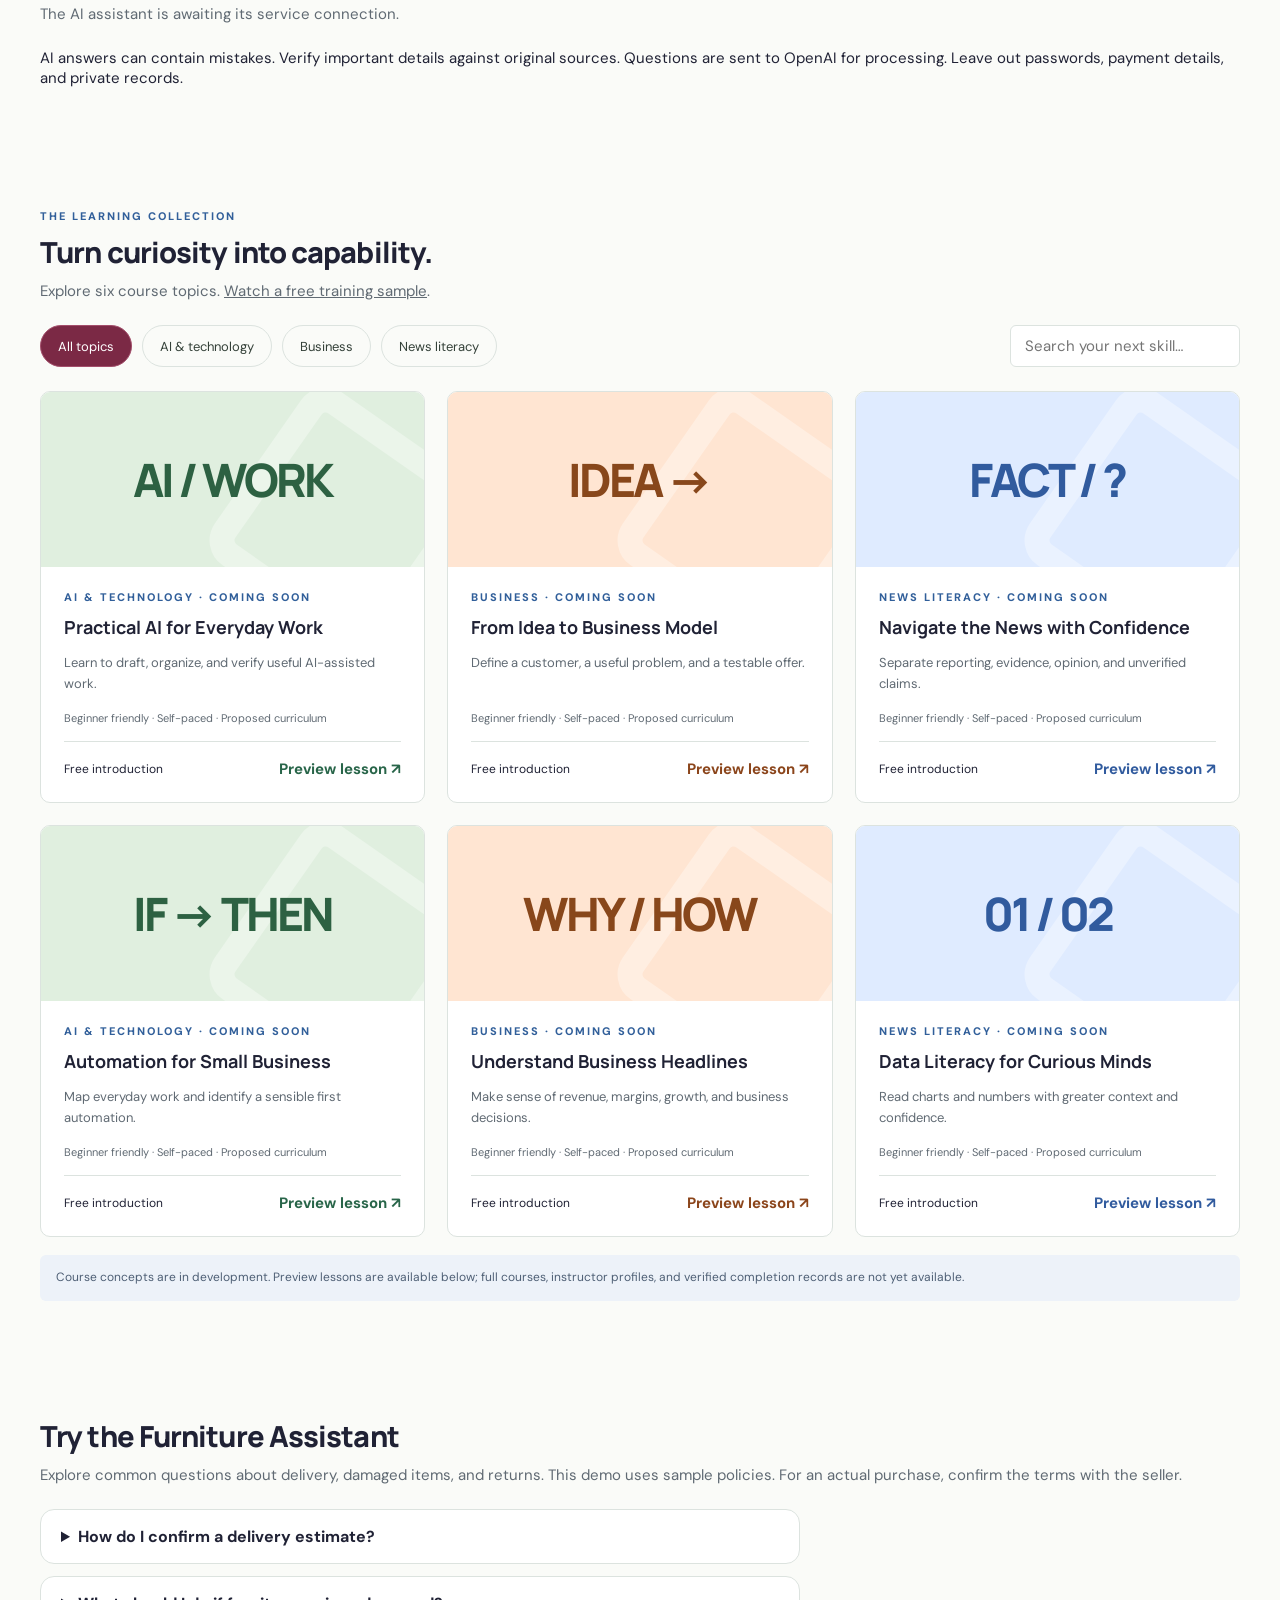
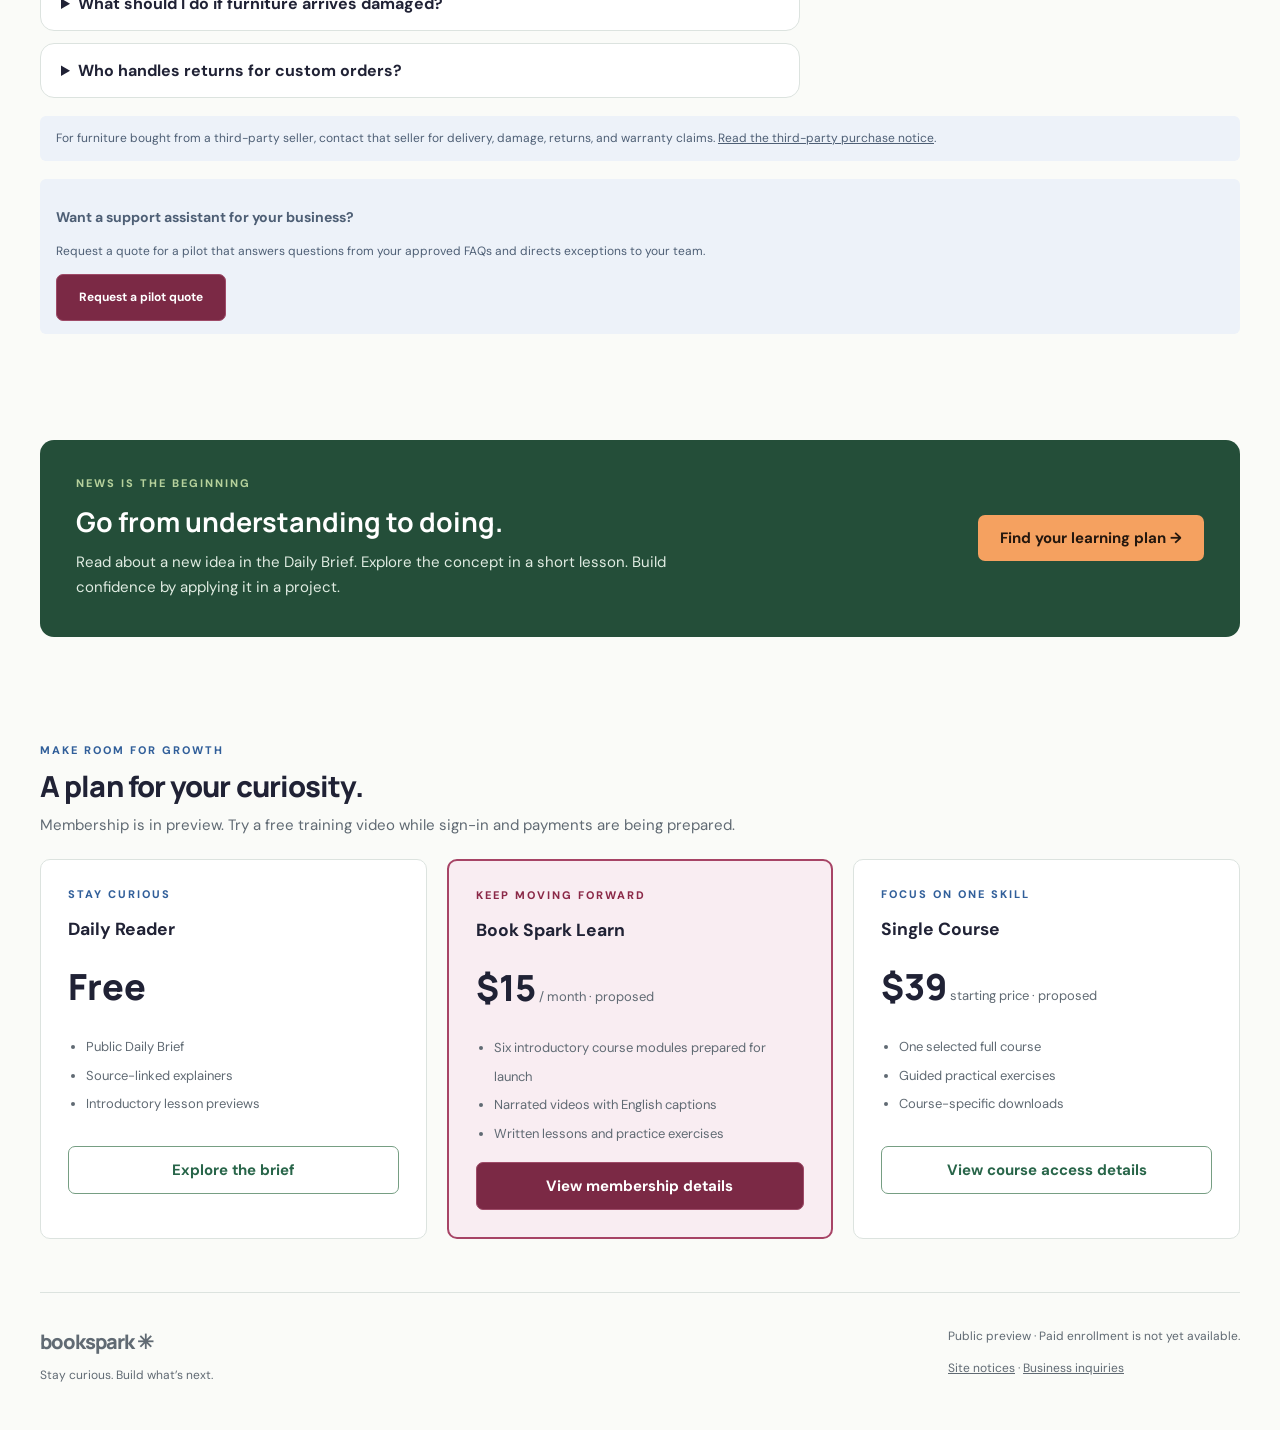
==== commit f48ab519: "Publish a captioned course sample and clarify membership scope" ====
--- a/index.html
+++ b/index.html
@@ -41,7 +41,7 @@
   <div data-ask-answer tabindex="-1"></div>
   <ul data-ask-sources aria-label="Answer sources"></ul>
 </section>
-<section class="section" id="courses"><div class="heading"><div><div class="eyebrow">The learning collection</div><h2>Turn curiosity into capability.</h2><p>Explore proposed courses and try an introductory lesson.</p></div></div><div class="toolbar"><button class="chip active" data-cat="All">All topics</button><button class="chip" data-cat="AI">AI & technology</button><button class="chip" data-cat="Business">Business</button><button class="chip" data-cat="News">News literacy</button><input class="search" id="search" aria-label="Search courses" placeholder="Search your next skill…"></div><div class="courses" id="cards"></div><div class="notice">Course concepts are in development. Preview lessons are available below; full courses, instructor profiles, and verified completion records are not yet available.</div></section>
+<section class="section" id="courses"><div class="heading"><div><div class="eyebrow">The learning collection</div><h2>Turn curiosity into capability.</h2><p>Explore six course topics. <a href="learning.html#training-preview"><u>Watch a free training sample</u></a>.</p></div></div><div class="toolbar"><button class="chip active" data-cat="All">All topics</button><button class="chip" data-cat="AI">AI & technology</button><button class="chip" data-cat="Business">Business</button><button class="chip" data-cat="News">News literacy</button><input class="search" id="search" aria-label="Search courses" placeholder="Search your next skill…"></div><div class="courses" id="cards"></div><div class="notice">Course concepts are in development. Preview lessons are available below; full courses, instructor profiles, and verified completion records are not yet available.</div></section>
 <section class="section" id="furniture-assistant" aria-labelledby="furniture-assistant-title">
   <div class="heading">
     <div>
@@ -67,6 +67,6 @@
   <div class="notice"><h3>Want a support assistant for your business?</h3><p>Request a quote for a pilot that answers questions from your approved FAQs and directs exceptions to your team.</p><a class="btn" href="mailto:info@radiantsparkllc.com?subject=BookSpark%20support%20assistant%20pilot">Request a pilot quote</a></div>
 </section>
 <section class="section"><div class="learn-band"><div><div class="eyebrow" style="color:#b6d19c;margin-bottom:13px">News is the beginning</div><h2>Go from understanding to doing.</h2><p>Read about a new idea in the Daily Brief. Explore the concept in a short lesson. Build confidence by applying it in a project.</p></div><a class="btn" href="#membership">Find your learning plan →</a></div></section>
-<section class="section" id="membership"><div class="heading"><div><div class="eyebrow">Make room for growth</div><h2>A plan for your curiosity.</h2><p>Proposed launch pricing in USD. Payments are not enabled.</p></div></div><div class="plans"><article class="plan"><div class="eyebrow">Stay curious</div><h3>Daily Reader</h3><div class="price">Free</div><ul><li>Public Daily Brief</li><li>Source-linked explainers</li><li>Introductory lesson previews</li></ul><a class="btn outline" href="#daily">Explore the brief</a></article><article class="plan featured"><div class="eyebrow">Keep moving forward</div><h3>Book Spark Learn</h3><div class="price">$15<small> / month · proposed</small></div><ul><li>Available full courses at launch</li><li>Exercises and learning resources</li><li>Weekly deeper learning guide</li></ul><button class="btn" onclick="plan('Book Spark Learn')">View membership details</button></article><article class="plan"><div class="eyebrow">Focus on one skill</div><h3>Single Course</h3><div class="price">$39<small> starting price · proposed</small></div><ul><li>One selected full course</li><li>Guided practical exercises</li><li>Course-specific downloads</li></ul><button class="btn outline" onclick="plan('Single Course')">View course access details</button></article></div></section><footer class="footer"><div><span class="logo" style="font-size:20px">bookspark ✳</span><p>Stay curious. Build what’s next.</p></div><div>Public preview · Paid enrollment is not yet available.<br><br><a href="site-notices.html"><u>Site notices</u></a> · <a href="mailto:info@radiantsparkllc.com"><u>Business inquiries</u></a></div></footer></main><dialog id="modal"><button class="close" onclick="document.querySelector('dialog').close()" aria-label="Close dialog">×</button><div id="modalcontent"></div></dialog><script>
-const courses=[{title:'Practical AI for Everyday Work',cat:'AI',art:'AI / WORK',desc:'Learn to draft, organize, and verify useful AI-assisted work.',lessons:['Understand the task before prompting','Write a clear instruction','Check the result against evidence','Build a repeatable workflow'],preview:'Start with a small, low-risk task: turn a fictional meeting note into an action list. State the desired format, include only necessary context, and ask the AI to label missing information. Compare each action against the original note before using it.'},{title:'From Idea to Business Model',cat:'Business',art:'IDEA →',desc:'Define a customer, a useful problem, and a testable offer.',lessons:['Choose a specific customer','Interview before building','Test a simple offer','Review costs and pricing'],preview:'Write one sentence: I help [a specific customer] solve [a specific problem] with [an offer]. List three assumptions behind that sentence. Before building, speak to prospective customers about how they currently handle the problem.'},{title:'Navigate the News with Confidence',cat:'News',art:'FACT / ?',desc:'Separate reporting, evidence, opinion, and unverified claims.',lessons:['Find the original source','Check dates and context','Separate claims from evidence','Compare independent reporting'],preview:'Choose a headline. Open its original source and record the publication date, event date, author, and supporting evidence. Identify which statements are facts, interpretations, or predictions. Look for independent confirmation before sharing.'},{title:'Automation for Small Business',cat:'AI',art:'IF → THEN',desc:'Map everyday work and identify a sensible first automation.',lessons:['Map your existing process','Choose a reversible task','Add review and error handling','Measure the outcome'],preview:'Map a process such as inquiry intake: receive a message, capture required fields, categorize it, and draft a response. Automate a draft first. Keep a person reviewing the output and record failures before expanding the workflow.'},{title:'Understand Business Headlines',cat:'Business',art:'WHY / HOW',desc:'Make sense of revenue, margins, growth, and business decisions.',lessons:['Revenue and profit','Read a company announcement','Understand a business model','Ask better questions'],preview:'Revenue is money earned from sales before expenses. Profit depends on the costs included in the measure. When reading a growth headline, check the period, comparison baseline, currency, and whether the number describes revenue or profit.'},{title:'Data Literacy for Curious Minds',cat:'News',art:'01 / 02',desc:'Read charts and numbers with greater context and confidence.',lessons:['Read axes and units','Percent vs percentage points','Check the sample','Explain uncertainty'],preview:'If a rate rises from 10% to 15%, it rises by 5 percentage points and by 50% relative to its starting level. For any chart, check the source, units, date range, scale, and whether the sample supports the claim.'}];let category='All';const cards=document.querySelector('#cards');function render(){const q=document.querySelector('#search').value.toLowerCase();const found=courses.map((c,i)=>({...c,i})).filter(c=>(category==='All'||category===c.cat)&&(c.title+' '+c.desc).toLowerCase().includes(q));cards.innerHTML=found.map(c=>`<article class="course"><div class="cover"><span>${c.art}</span></div><div class="course-body"><div class="eyebrow">${c.cat==='AI'?'AI & technology':c.cat==='News'?'News literacy':'Business'} · Coming soon</div><h3>${c.title}</h3><p>${c.desc}</p><div class="meta">Beginner friendly · Self-paced · Proposed curriculum</div><div class="course-bottom"><span style="font-size:12px">Free introduction</span><button class="textbutton" onclick="showCourse(${c.i})">Preview lesson ↗</button></div></div></article>`).join('');if(!found.length)cards.innerHTML='<div class="empty">No matching courses. Try another search or topic.</div>'}document.querySelectorAll('[data-cat]').forEach(b=>b.onclick=()=>{category=b.dataset.cat;document.querySelectorAll('[data-cat]').forEach(x=>x.classList.toggle('active',x===b));render()});document.querySelector('#search').addEventListener('input',render);function openModal(html){document.querySelector('#modalcontent').innerHTML=html;document.querySelector('#modal').showModal()}function showCourse(i){const c=courses[i];openModal(`<div class="eyebrow">Course introduction</div><h2>${c.title}</h2><p>${c.desc}</p><h3>Try your first lesson</h3><p>${c.preview}</p><h3>Proposed learning path</h3>${c.lessons.map((x,j)=>`<div class="lesson">${j+1}. ${x}${j===0?' · Introduction available':' · Planned'}</div>`).join('')}<p style="font-size:12px">This is an introductory text preview. Full lessons, enrollment, and learning accounts are not enabled.</p>`)}function plan(name){openModal(`<div class="eyebrow">Launch planning</div><h2>${name}</h2><p>${name==='Single Course'?'The proposed single-course option starts at $39 USD. Each course will show its final price, included resources, and access terms before purchase.':'The proposed membership is $15 USD per month. The final course catalog, billing terms, cancellation policy, and launch date will be shown before enrollment opens.'}</p><p>Checkout is not connected. No payment is taken and no subscription is created in this preview.</p><a class="btn" href="#courses" onclick="document.querySelector('dialog').close()">Explore course previews</a>`)}render();
+<section class="section" id="membership"><div class="heading"><div><div class="eyebrow">Make room for growth</div><h2>A plan for your curiosity.</h2><p>Membership is in preview. Try a free training video while sign-in and payments are being prepared.</p></div></div><div class="plans"><article class="plan"><div class="eyebrow">Stay curious</div><h3>Daily Reader</h3><div class="price">Free</div><ul><li>Public Daily Brief</li><li>Source-linked explainers</li><li>Introductory lesson previews</li></ul><a class="btn outline" href="#daily">Explore the brief</a></article><article class="plan featured"><div class="eyebrow">Keep moving forward</div><h3>Book Spark Learn</h3><div class="price">$15<small> / month · proposed</small></div><ul><li>Six introductory course modules prepared for launch</li><li>Narrated videos with English captions</li><li>Written lessons and practice exercises</li></ul><button class="btn" onclick="plan('Book Spark Learn')">View membership details</button></article><article class="plan"><div class="eyebrow">Focus on one skill</div><h3>Single Course</h3><div class="price">$39<small> starting price · proposed</small></div><ul><li>One selected full course</li><li>Guided practical exercises</li><li>Course-specific downloads</li></ul><button class="btn outline" onclick="plan('Single Course')">View course access details</button></article></div></section><footer class="footer"><div><span class="logo" style="font-size:20px">bookspark ✳</span><p>Stay curious. Build what’s next.</p></div><div>Public preview · Paid enrollment is not yet available.<br><br><a href="site-notices.html"><u>Site notices</u></a> · <a href="mailto:info@radiantsparkllc.com"><u>Business inquiries</u></a></div></footer></main><dialog id="modal"><button class="close" onclick="document.querySelector('dialog').close()" aria-label="Close dialog">×</button><div id="modalcontent"></div></dialog><script>
+const courses=[{title:'Practical AI for Everyday Work',cat:'AI',art:'AI / WORK',desc:'Learn to draft, organize, and verify useful AI-assisted work.',lessons:['Understand the task before prompting','Write a clear instruction','Check the result against evidence','Build a repeatable workflow'],preview:'Start with a small, low-risk task: turn a fictional meeting note into an action list. State the desired format, include only necessary context, and ask the AI to label missing information. Compare each action against the original note before using it.'},{title:'From Idea to Business Model',cat:'Business',art:'IDEA →',desc:'Define a customer, a useful problem, and a testable offer.',lessons:['Choose a specific customer','Interview before building','Test a simple offer','Review costs and pricing'],preview:'Write one sentence: I help [a specific customer] solve [a specific problem] with [an offer]. List three assumptions behind that sentence. Before building, speak to prospective customers about how they currently handle the problem.'},{title:'Navigate the News with Confidence',cat:'News',art:'FACT / ?',desc:'Separate reporting, evidence, opinion, and unverified claims.',lessons:['Find the original source','Check dates and context','Separate claims from evidence','Compare independent reporting'],preview:'Choose a headline. Open its original source and record the publication date, event date, author, and supporting evidence. Identify which statements are facts, interpretations, or predictions. Look for independent confirmation before sharing.'},{title:'Automation for Small Business',cat:'AI',art:'IF → THEN',desc:'Map everyday work and identify a sensible first automation.',lessons:['Map your existing process','Choose a reversible task','Add review and error handling','Measure the outcome'],preview:'Map a process such as inquiry intake: receive a message, capture required fields, categorize it, and draft a response. Automate a draft first. Keep a person reviewing the output and record failures before expanding the workflow.'},{title:'Understand Business Headlines',cat:'Business',art:'WHY / HOW',desc:'Make sense of revenue, margins, growth, and business decisions.',lessons:['Revenue and profit','Read a company announcement','Understand a business model','Ask better questions'],preview:'Revenue is money earned from sales before expenses. Profit depends on the costs included in the measure. When reading a growth headline, check the period, comparison baseline, currency, and whether the number describes revenue or profit.'},{title:'Data Literacy for Curious Minds',cat:'News',art:'01 / 02',desc:'Read charts and numbers with greater context and confidence.',lessons:['Read axes and units','Percent vs percentage points','Check the sample','Explain uncertainty'],preview:'If a rate rises from 10% to 15%, it rises by 5 percentage points and by 50% relative to its starting level. For any chart, check the source, units, date range, scale, and whether the sample supports the claim.'}];let category='All';const cards=document.querySelector('#cards');function render(){const q=document.querySelector('#search').value.toLowerCase();const found=courses.map((c,i)=>({...c,i})).filter(c=>(category==='All'||category===c.cat)&&(c.title+' '+c.desc).toLowerCase().includes(q));cards.innerHTML=found.map(c=>`<article class="course"><div class="cover"><span>${c.art}</span></div><div class="course-body"><div class="eyebrow">${c.cat==='AI'?'AI & technology':c.cat==='News'?'News literacy':'Business'} · Coming soon</div><h3>${c.title}</h3><p>${c.desc}</p><div class="meta">Beginner friendly · Self-paced · Proposed curriculum</div><div class="course-bottom"><span style="font-size:12px">Free introduction</span><button class="textbutton" onclick="showCourse(${c.i})">Preview lesson ↗</button></div></div></article>`).join('');if(!found.length)cards.innerHTML='<div class="empty">No matching courses. Try another search or topic.</div>'}document.querySelectorAll('[data-cat]').forEach(b=>b.onclick=()=>{category=b.dataset.cat;document.querySelectorAll('[data-cat]').forEach(x=>x.classList.toggle('active',x===b));render()});document.querySelector('#search').addEventListener('input',render);function openModal(html){document.querySelector('#modalcontent').innerHTML=html;document.querySelector('#modal').showModal()}function showCourse(i){const c=courses[i];openModal(`<div class="eyebrow">Course introduction</div><h2>${c.title}</h2><p>${c.desc}</p><h3>Try your first lesson</h3><p>${c.preview}</p><h3>Proposed learning path</h3>${c.lessons.map((x,j)=>`<div class="lesson">${j+1}. ${x}${j===0?' · Introduction available':' · Planned'}</div>`).join('')}<p style="font-size:12px">This is an introductory text preview. Full lessons, enrollment, and learning accounts are not enabled.</p>`)}function plan(name){openModal(`<div class="eyebrow">Launch planning</div><h2>${name}</h2><p>${name==='Single Course'?'The proposed single-course option starts at $39 USD. Each course will show its final price, included resources, and access terms before purchase.':'The proposed membership is $15 USD per month. Six introductory modules with captioned videos and exercises are planned. The final course catalog, billing terms, cancellation policy, and launch date will be shown before enrollment opens.'}</p><p>Checkout is not connected. No payment is taken and no subscription is created in this preview.</p><a class="btn" href="#courses" onclick="document.querySelector('dialog').close()">Explore course previews</a>`)}render();
 </script></body></html>
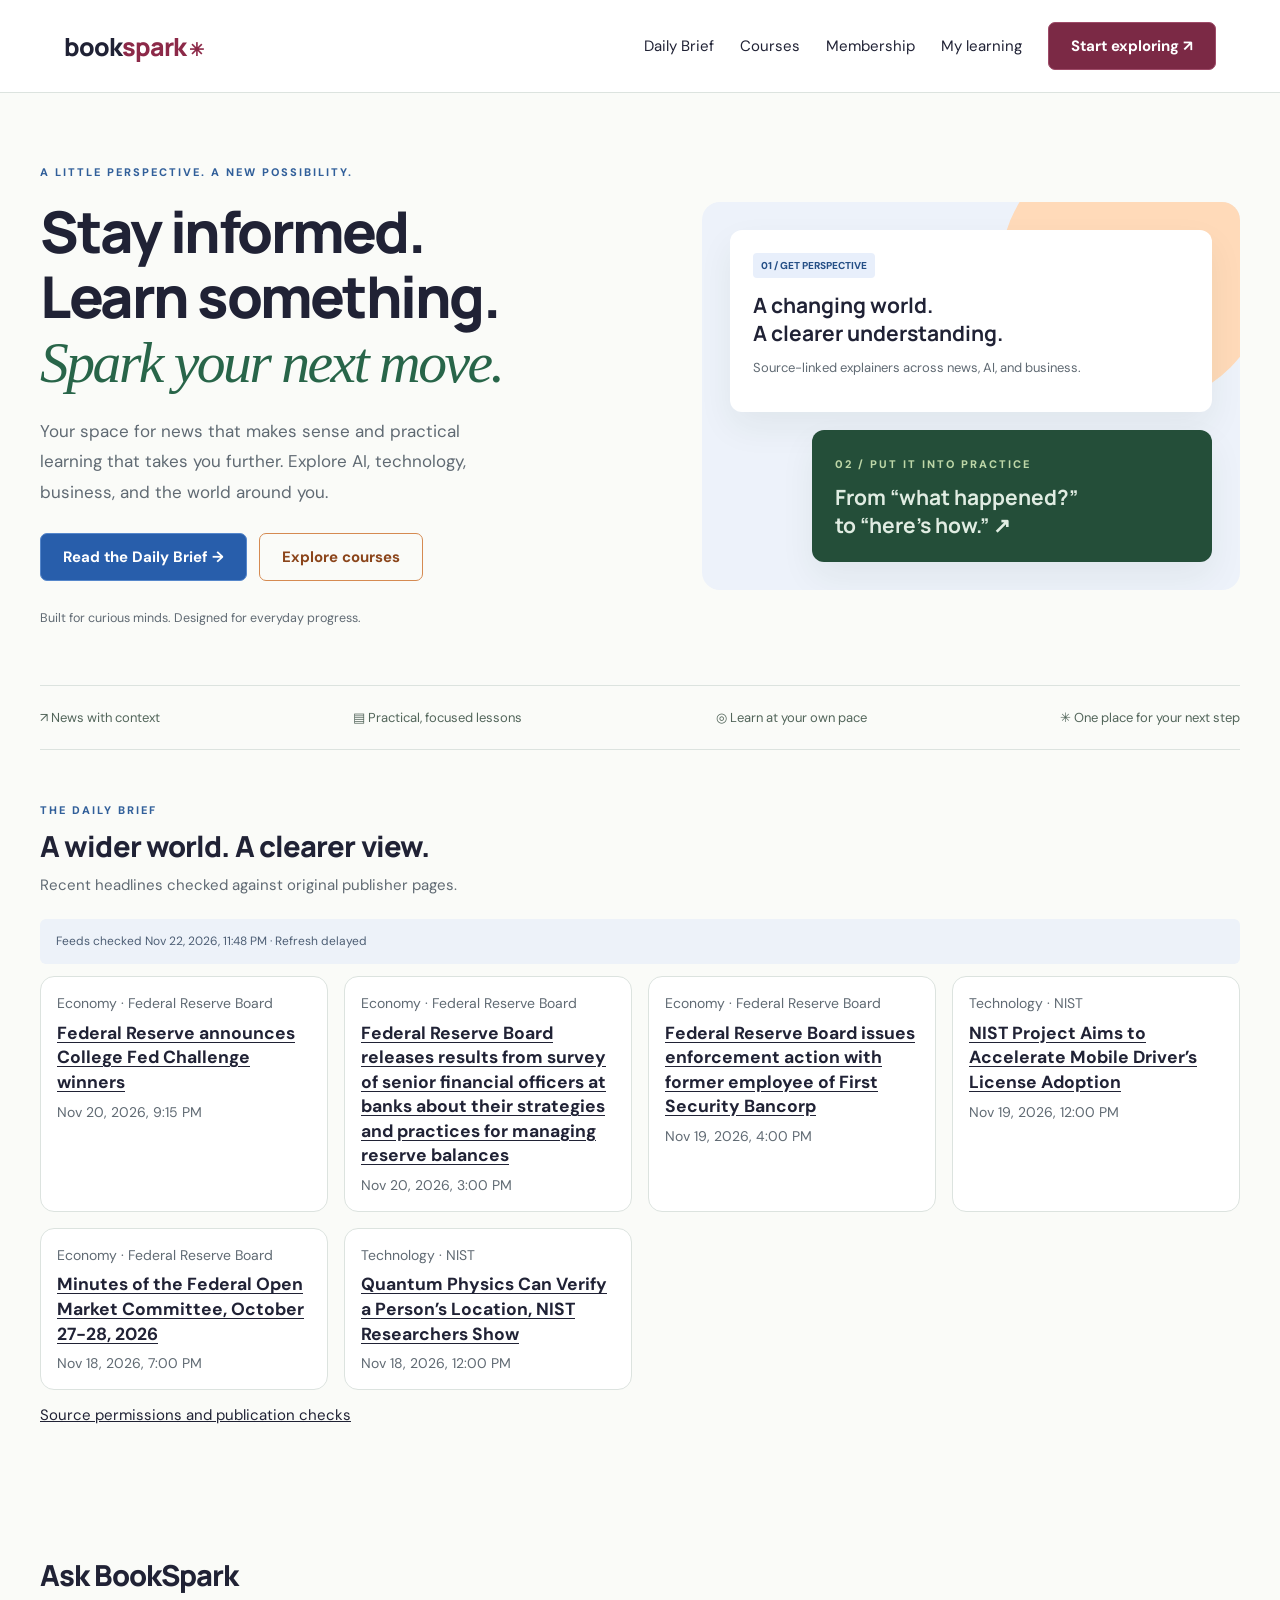
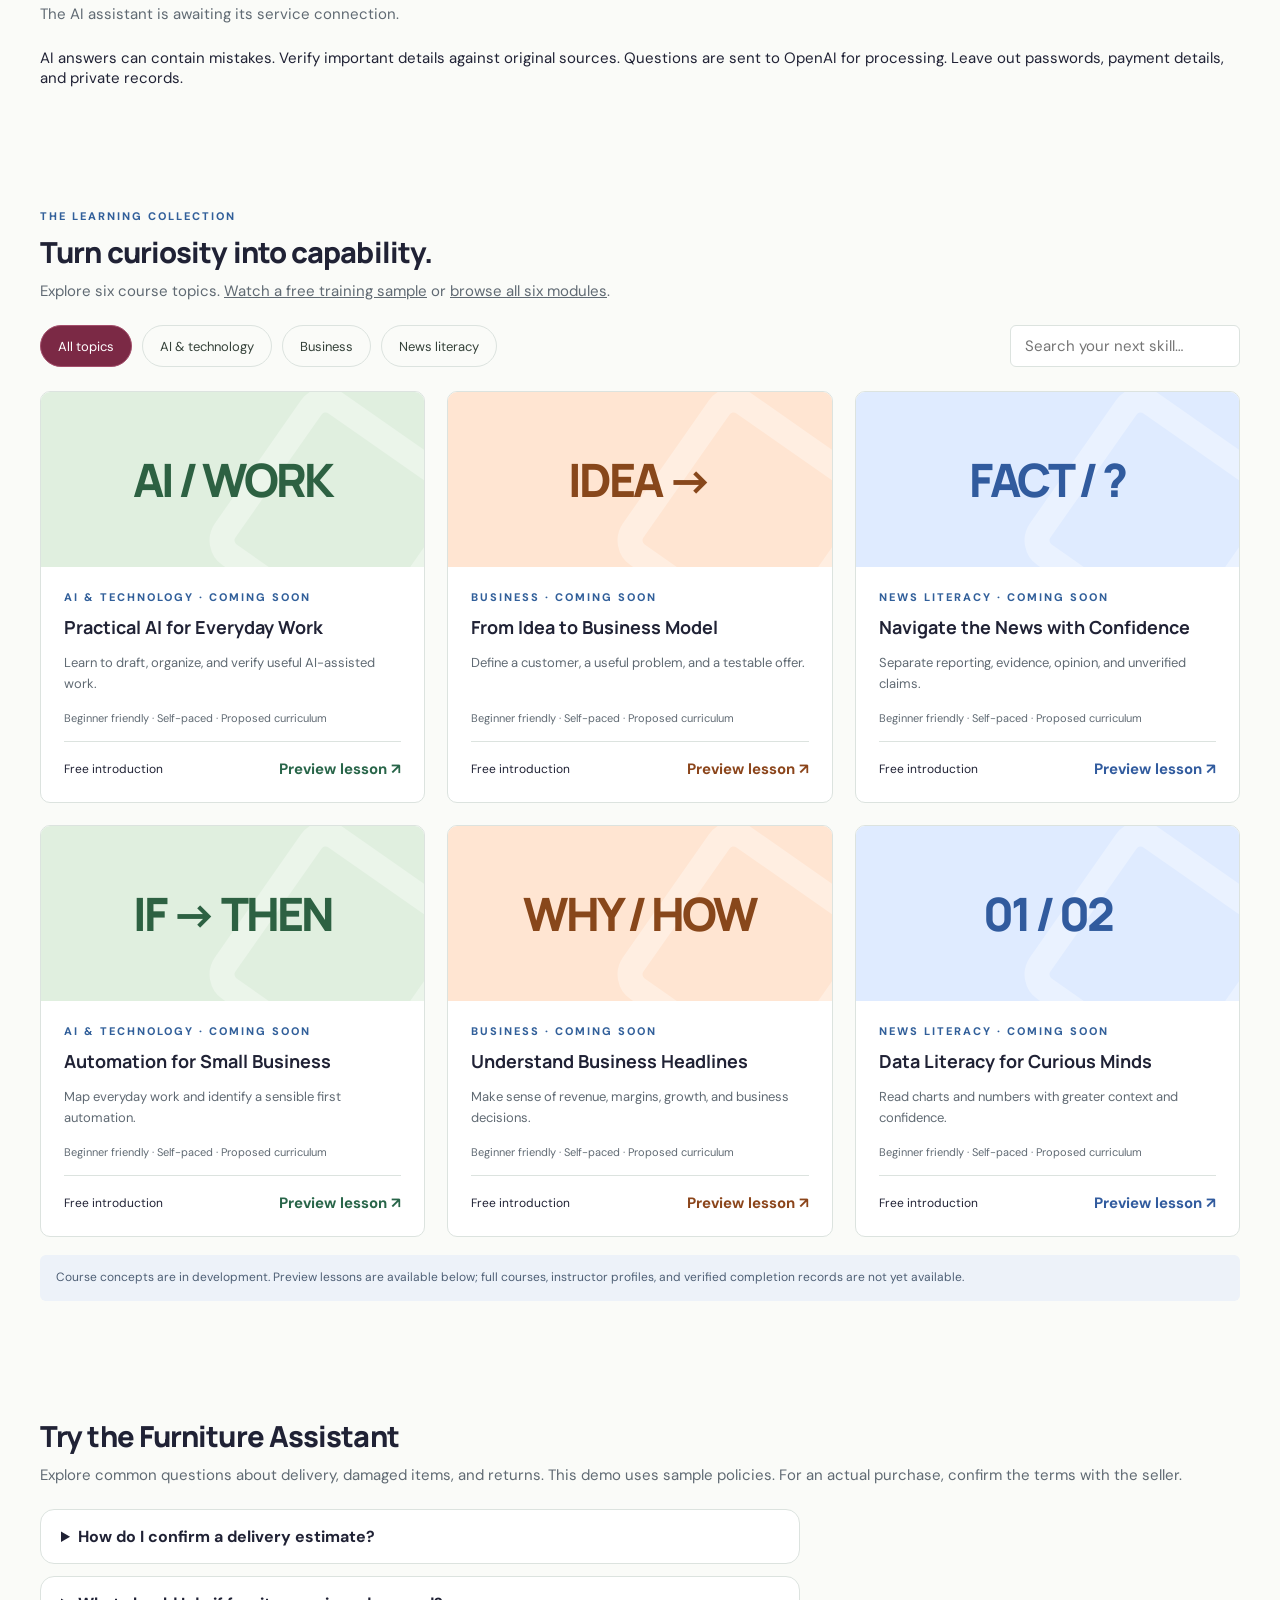
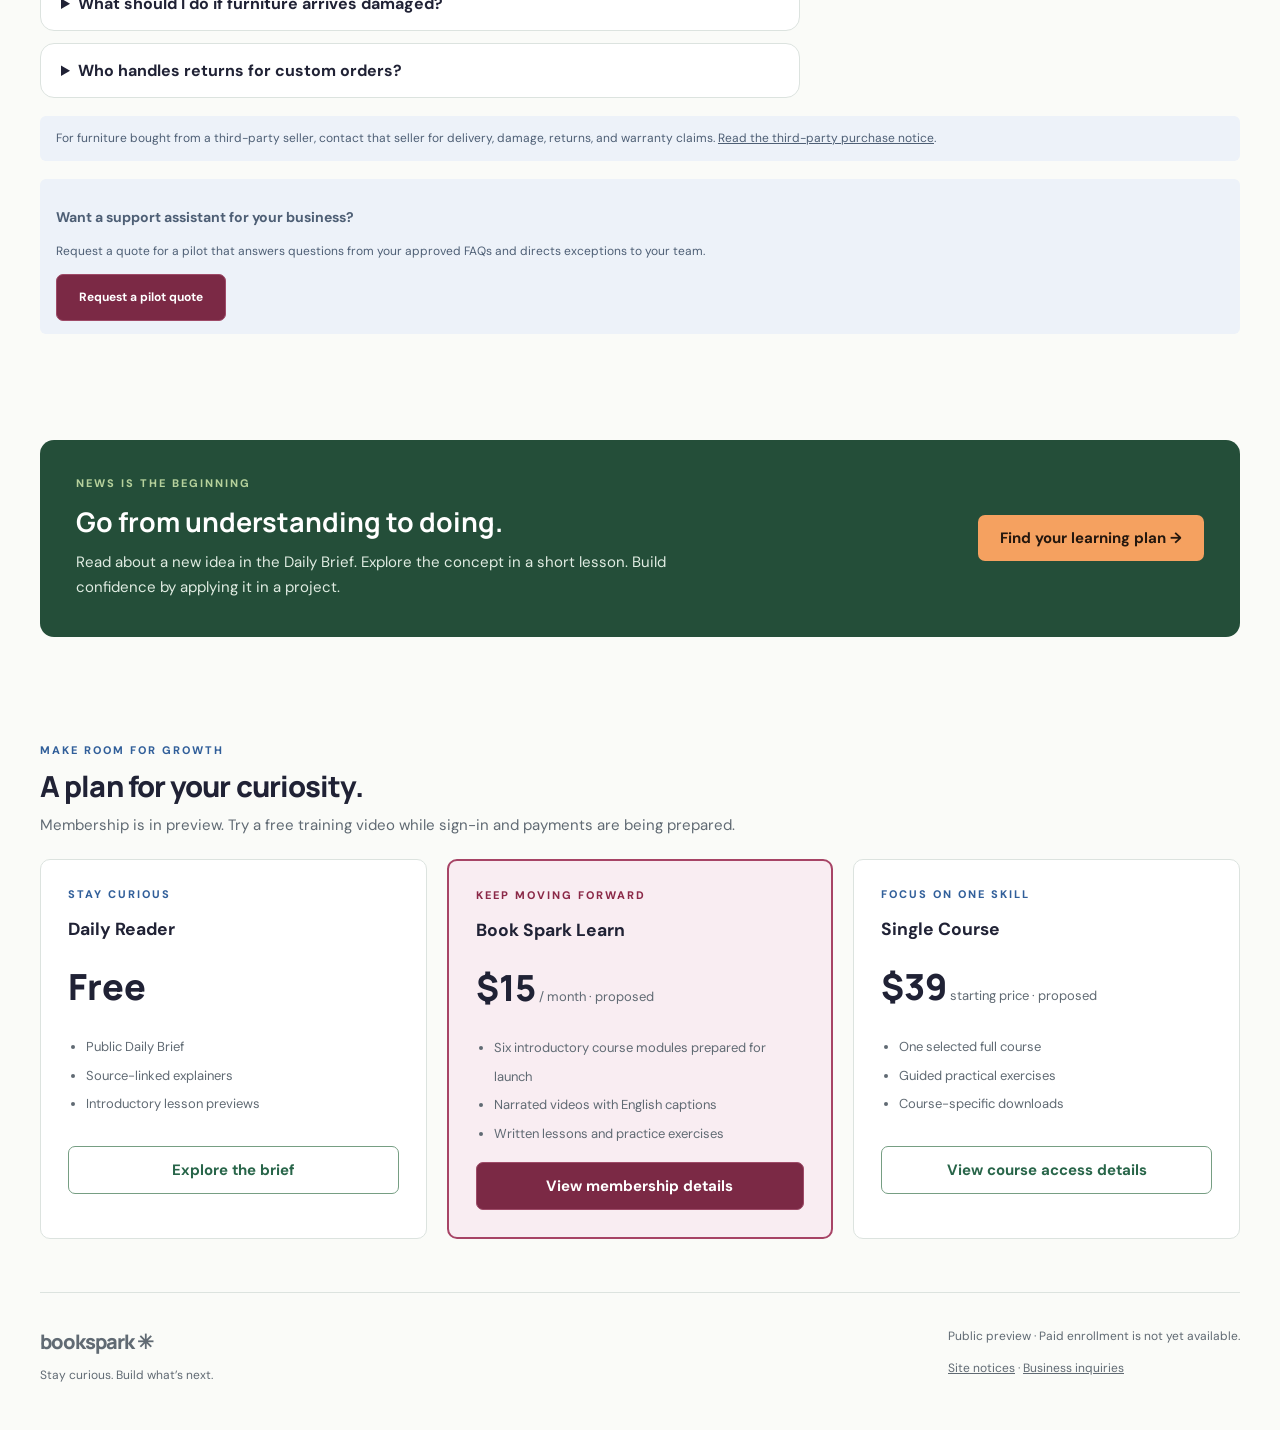
==== commit 5c6d899d: "Add BookSpark course library and protected purchase flows" ====
--- a/index.html
+++ b/index.html
@@ -41,7 +41,7 @@
   <div data-ask-answer tabindex="-1"></div>
   <ul data-ask-sources aria-label="Answer sources"></ul>
 </section>
-<section class="section" id="courses"><div class="heading"><div><div class="eyebrow">The learning collection</div><h2>Turn curiosity into capability.</h2><p>Explore six course topics. <a href="learning.html#training-preview"><u>Watch a free training sample</u></a>.</p></div></div><div class="toolbar"><button class="chip active" data-cat="All">All topics</button><button class="chip" data-cat="AI">AI & technology</button><button class="chip" data-cat="Business">Business</button><button class="chip" data-cat="News">News literacy</button><input class="search" id="search" aria-label="Search courses" placeholder="Search your next skill…"></div><div class="courses" id="cards"></div><div class="notice">Course concepts are in development. Preview lessons are available below; full courses, instructor profiles, and verified completion records are not yet available.</div></section>
+<section class="section" id="courses"><div class="heading"><div><div class="eyebrow">The learning collection</div><h2>Turn curiosity into capability.</h2><p>Explore six course topics. <a href="learning.html#training-preview"><u>Watch a free training sample</u></a> or <a href="learning.html#member-library"><u>browse all six modules</u></a>.</p></div></div><div class="toolbar"><button class="chip active" data-cat="All">All topics</button><button class="chip" data-cat="AI">AI & technology</button><button class="chip" data-cat="Business">Business</button><button class="chip" data-cat="News">News literacy</button><input class="search" id="search" aria-label="Search courses" placeholder="Search your next skill…"></div><div class="courses" id="cards"></div><div class="notice">Course concepts are in development. Preview lessons are available below; full courses, instructor profiles, and verified completion records are not yet available.</div></section>
 <section class="section" id="furniture-assistant" aria-labelledby="furniture-assistant-title">
   <div class="heading">
     <div>
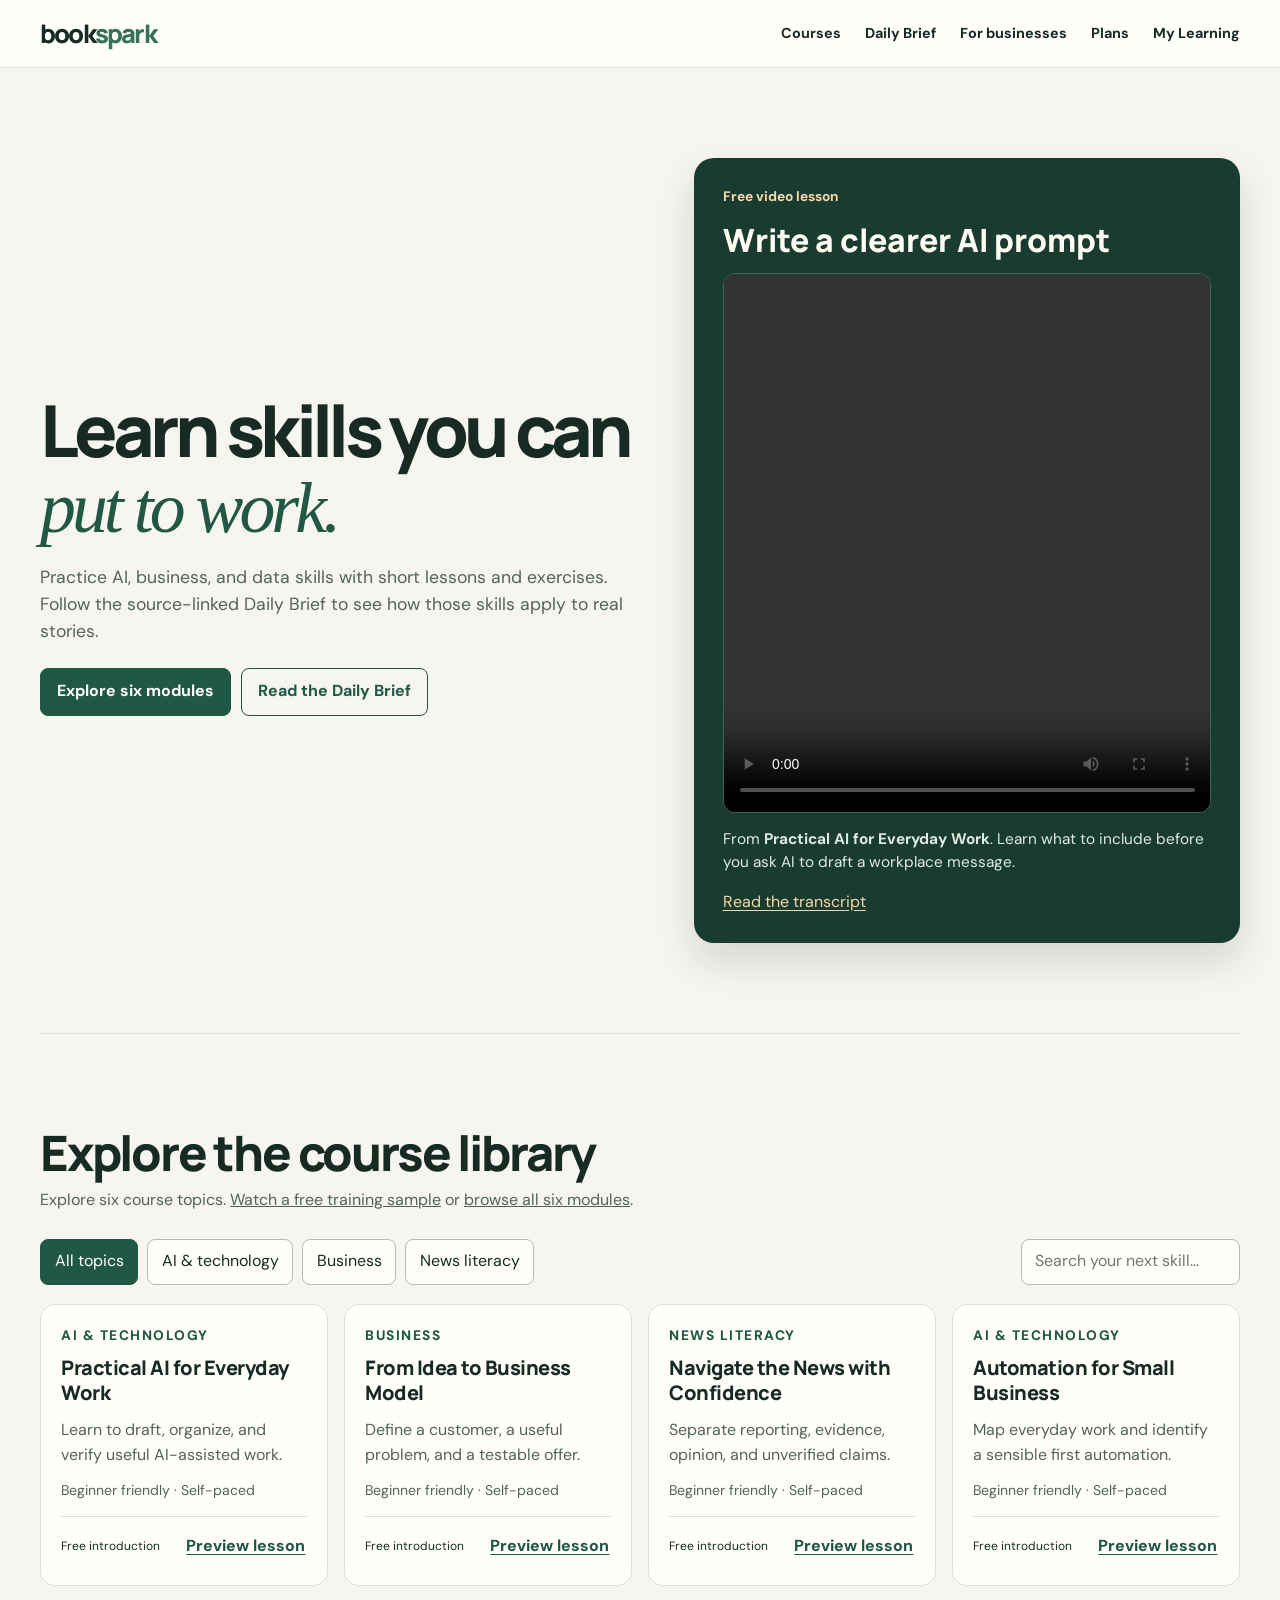
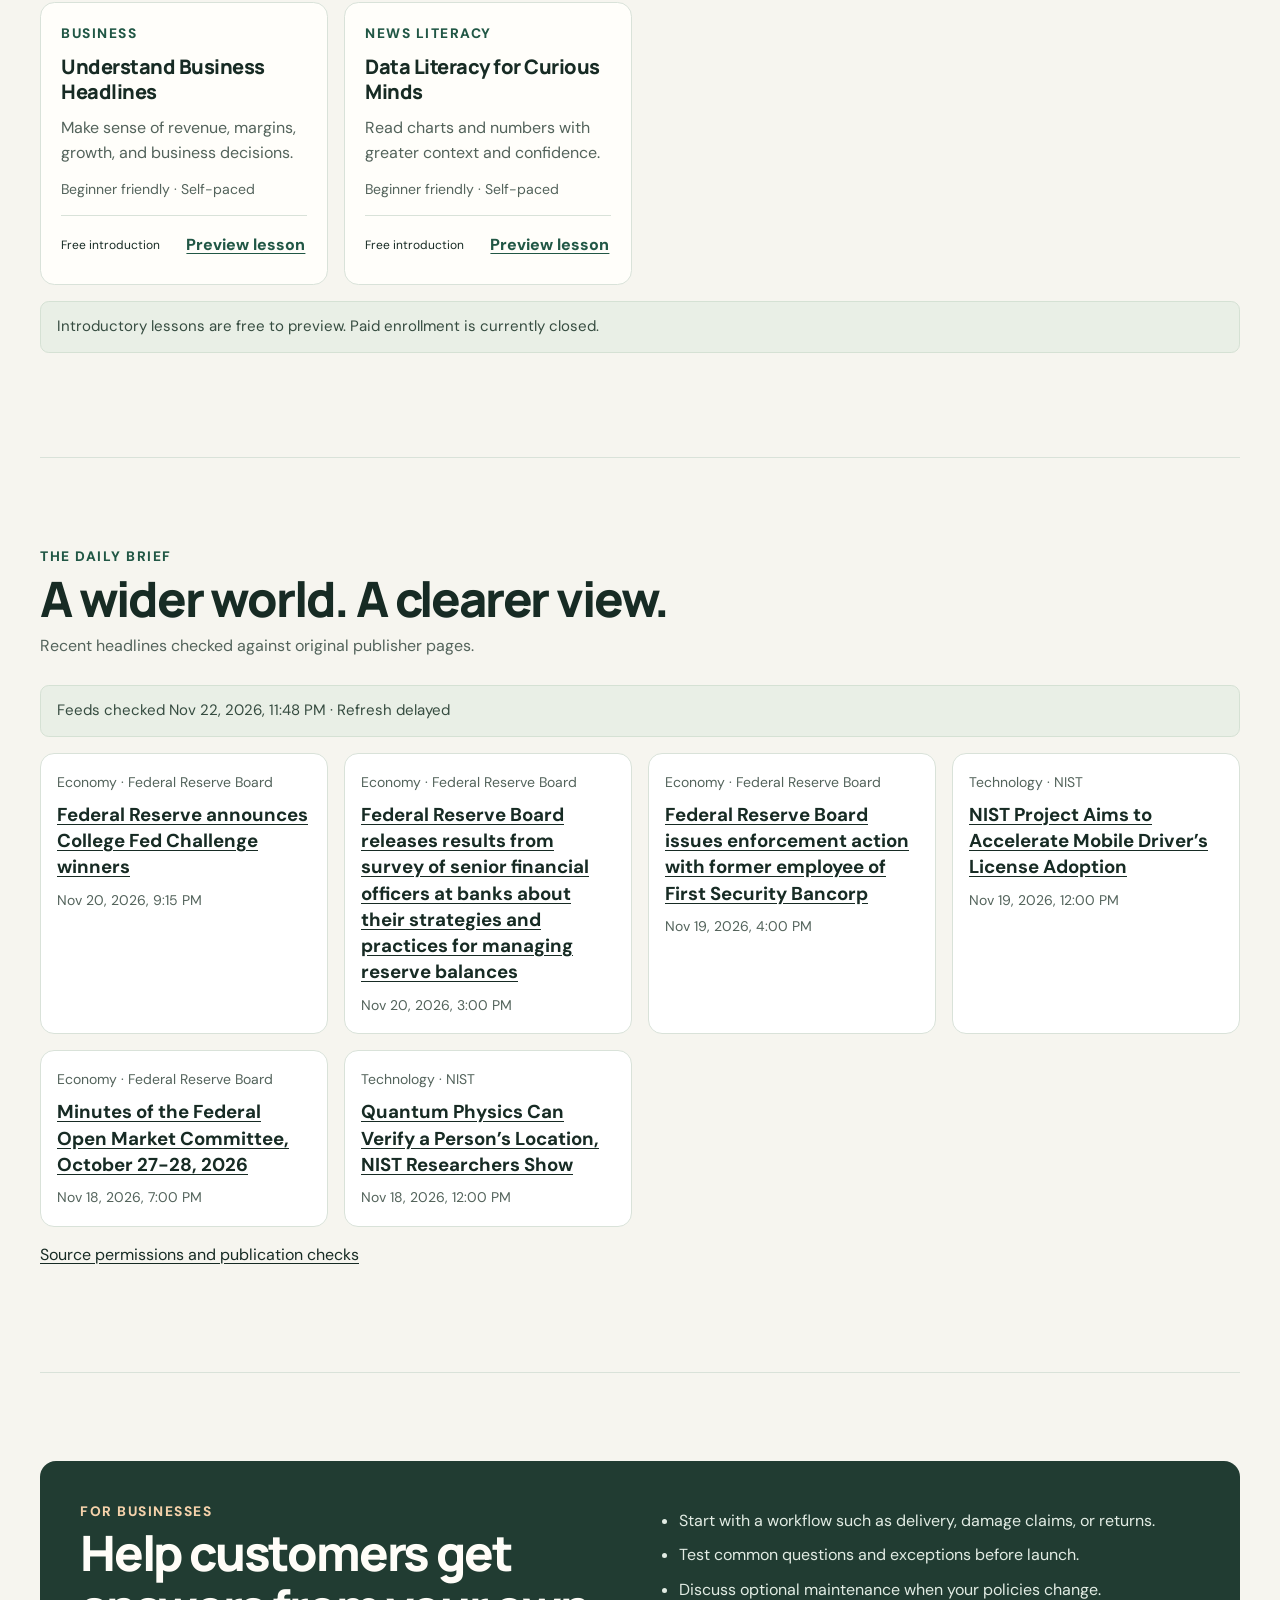
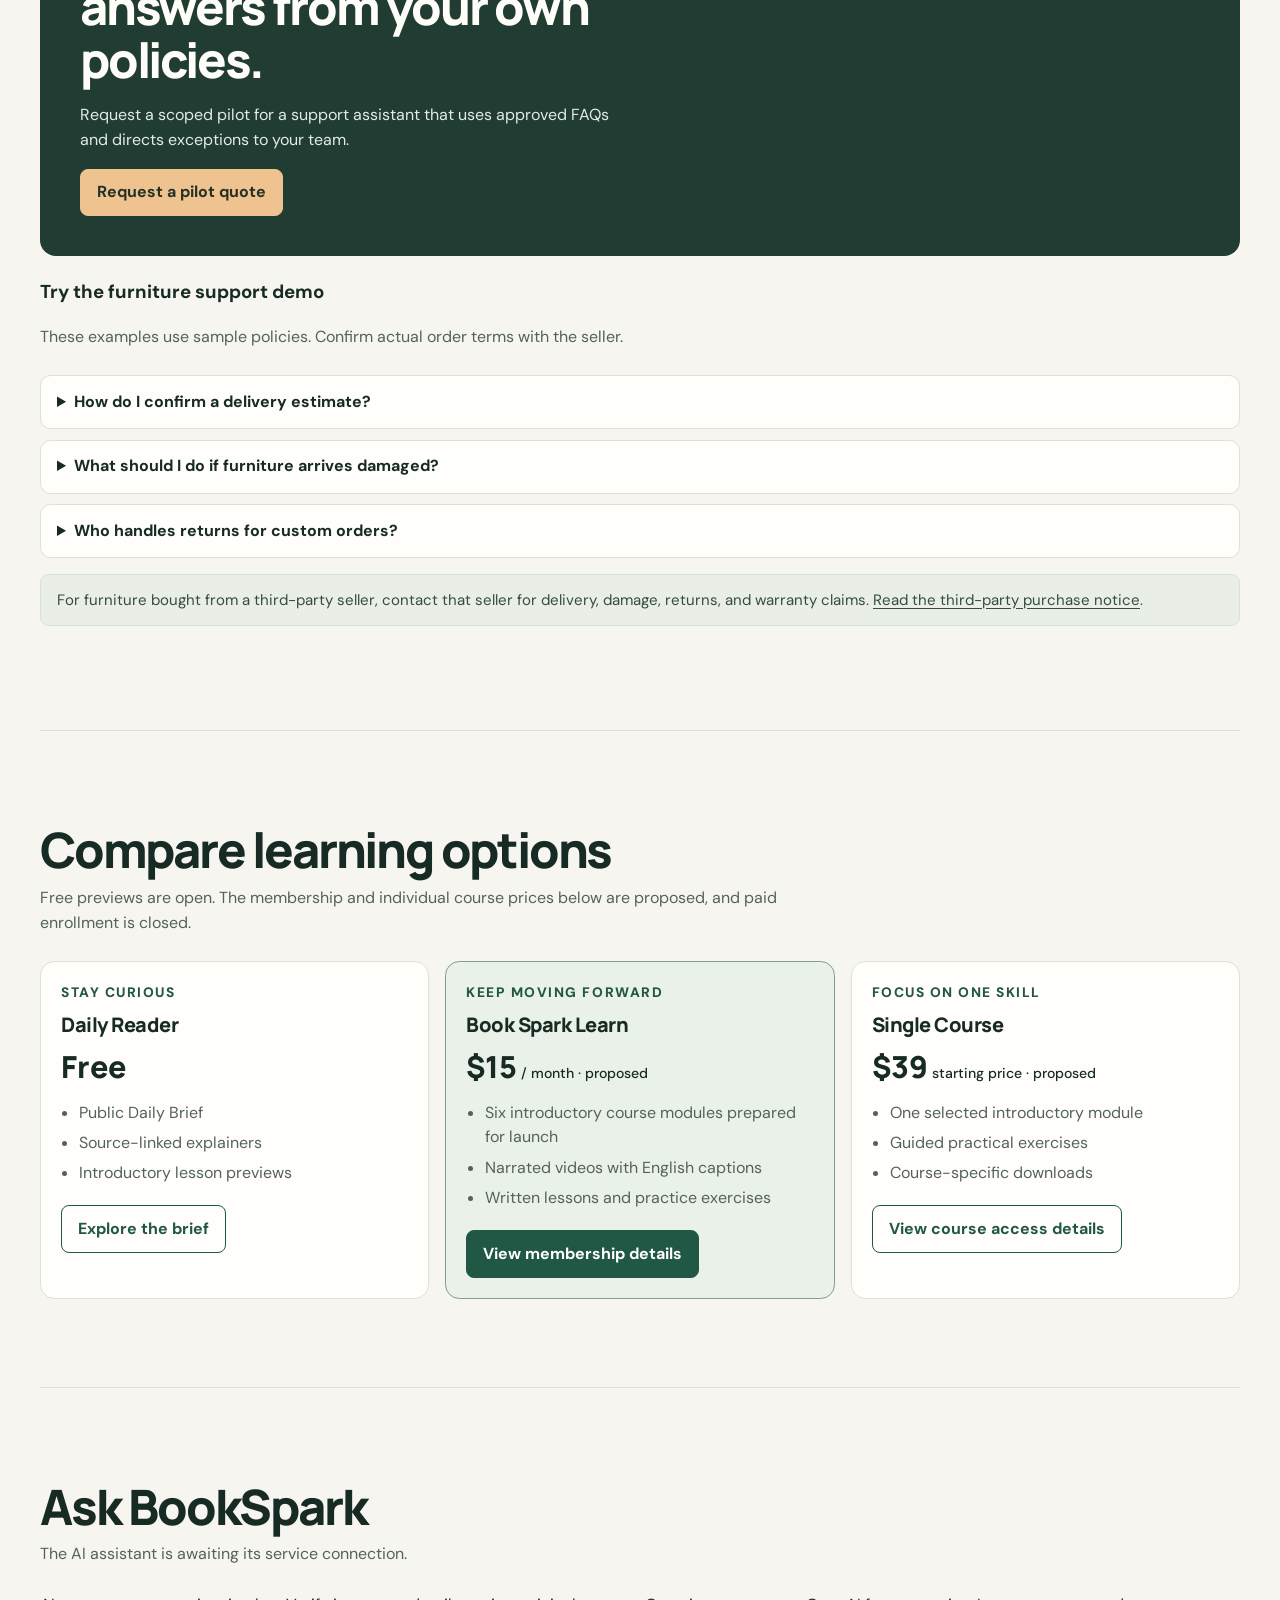
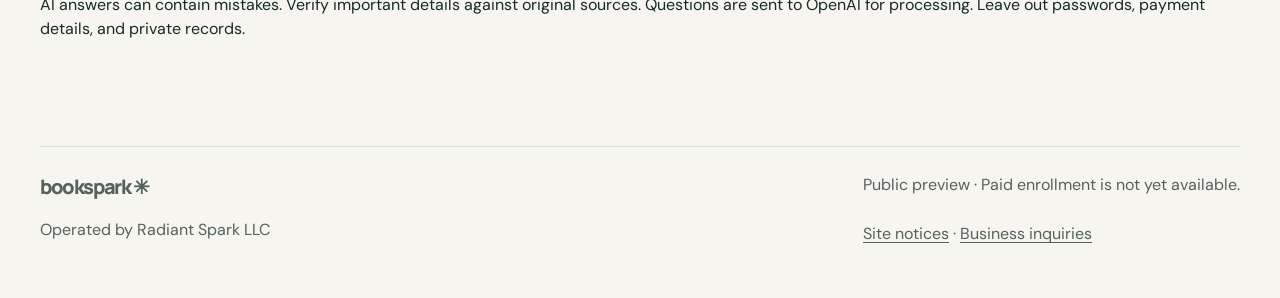
==== commit fd83d836: "Redesign BookSpark homepage around practical learning and business pilots" ====
--- a/index.html
+++ b/index.html
@@ -1,23 +1,37 @@
-<!doctype html><html lang="en"><head><meta charset="UTF-8"><meta name="viewport" content="width=device-width,initial-scale=1"><title>Book Spark — Stay curious. Build what's next.</title><meta name="description" content="Your daily perspective on the world, and practical courses to move forward."><style>
+<!doctype html><html lang="en"><head><meta charset="UTF-8"><meta name="viewport" content="width=device-width,initial-scale=1"><title>BookSpark | Practical AI, business and data lessons</title><meta name="description" content="Explore six practical learning modules, watch a free AI lesson, and read source-linked headlines in the Daily Brief."><style>
 @import url('https://fonts.googleapis.com/css2?family=DM+Sans:wght@400;500;600;700&family=Manrope:wght@400;600;700;800&display=swap');
-:root{--ink:#18251f;--green:#255b42;--cream:#f7f7f0;--muted:#66716a;--line:#dce1d8}*{box-sizing:border-box}body{margin:0;font:15px 'DM Sans',sans-serif;color:var(--ink);background:var(--cream)}button,input{font:inherit}button,a{cursor:pointer}a{color:inherit;text-decoration:none}button{color:inherit}header{background:#fff;border-bottom:1px solid var(--line);padding:22px 5%;display:flex;align-items:center;gap:36px}.logo{font:800 25px Manrope;letter-spacing:-1px}.logo span{color:#46825b}nav{display:flex;gap:26px;align-items:center;margin-left:auto}nav a:hover{color:#43815a}.btn{display:inline-block;background:var(--green);border:1px solid var(--green);color:white;padding:13px 22px;border-radius:7px;font-weight:700}.outline{background:transparent;color:var(--green)}main{max-width:1290px;margin:auto;padding:0 40px}.hero{display:grid;grid-template-columns:1.1fr 1fr;gap:70px;padding:72px 0 58px;align-items:center}.eyebrow{font-size:11px;font-weight:800;letter-spacing:2px;color:#487456;text-transform:uppercase}.hero h1{font:800 clamp(38px,4.5vw,64px)/1.12 Manrope;letter-spacing:-2.5px;margin:20px 0}.hero h1 em{font-family:Georgia;font-weight:400;color:#427650}.hero p{font-size:17px;line-height:1.8;color:var(--muted);max-width:480px}.actions{display:flex;gap:12px;margin:26px 0}.hero-art{min-height:330px;background:#e4eadc;position:relative;border-radius:18px;padding:28px;overflow:hidden}.orb{position:absolute;width:270px;height:270px;border-radius:50%;background:#bdcfaa;right:-30px;top:-65px}.mini{position:relative;background:white;border-radius:12px;padding:23px;box-shadow:0 15px 35px #203b1910}.mini b{font:700 21px Manrope}.mini p{font-size:13px;line-height:1.7;margin:10px 0}.mini.bottom{width:83%;margin:18px 0 0 auto;background:#234c39;color:white}.mini.bottom p{color:#d2e2d5}.mini .tag{display:inline-block;background:#eff4e9;border-radius:4px;font-size:10px;font-weight:800;padding:6px 8px;color:var(--green);margin-bottom:13px}.promise{display:flex;justify-content:space-between;gap:20px;border-top:1px solid var(--line);border-bottom:1px solid var(--line);padding:23px 0;color:#526252;font-size:13px}.section{padding:53px 0}.heading{display:flex;justify-content:space-between;align-items:end;gap:20px;margin-bottom:24px}.heading h2{font:800 29px Manrope;letter-spacing:-.9px;margin:9px 0}.heading p{color:var(--muted);margin:0}.date{font-size:12px;color:var(--muted)}.news-grid{display:grid;grid-template-columns:1.2fr 1fr 1fr;gap:18px}.news{padding:25px;background:white;border:1px solid var(--line);border-radius:10px;display:flex;flex-direction:column}.news:first-child{background:#e9eedd}.news h3{font:700 21px/1.4 Manrope;margin:15px 0 10px}.news p{color:var(--muted);font-size:14px;line-height:1.7;flex:1}.news small{font-size:11px;color:var(--muted)}.news a{font-weight:700;font-size:13px;margin-top:18px;color:var(--green)}.notice{font-size:12px;color:#6b705b;background:#eeeeE3;padding:13px 16px;border-radius:6px;margin-top:18px;line-height:1.6}.toolbar{display:flex;gap:10px;flex-wrap:wrap;margin-bottom:24px}.chip{border:1px solid var(--line);border-radius:30px;background:transparent;padding:9px 17px;font-size:13px}.chip.active{background:var(--ink);border-color:var(--ink);color:white}.search{margin-left:auto;border:1px solid var(--line);border-radius:6px;padding:10px 14px;background:white;min-width:230px}.courses{display:grid;grid-template-columns:repeat(3,1fr);gap:22px}.course{border:1px solid var(--line);border-radius:10px;background:white;overflow:hidden}.cover{height:175px;display:flex;align-items:center;justify-content:center;position:relative;overflow:hidden}.cover span{font:800 46px Manrope;letter-spacing:-3px;z-index:1}.cover:after{content:'';position:absolute;width:160px;height:160px;border:25px solid #ffffff55;transform:rotate(35deg);right:-25px;top:25px;border-radius:30px}.course:nth-child(3n+1) .cover{background:#d6e7d5;color:#285f3d}.course:nth-child(3n+2) .cover{background:#eadfc9;color:#7b592d}.course:nth-child(3n) .cover{background:#d9e1ec;color:#3e526d}.course-body{padding:23px}.course h3{font:700 18px/1.45 Manrope;margin:10px 0}.course p{font-size:13px;line-height:1.6;color:var(--muted);min-height:42px}.meta{font-size:11px;color:var(--muted);margin:16px 0}.course-bottom{display:flex;align-items:center;justify-content:space-between;border-top:1px solid var(--line);padding-top:17px}.textbutton{border:0;background:none;color:var(--green);font-weight:700;padding:0}.learn-band{background:#243f31;color:white;border-radius:14px;padding:36px;display:flex;align-items:center;justify-content:space-between;gap:25px}.learn-band h2{font:700 27px Manrope;margin:0 0 10px}.learn-band p{color:#cad9cc;max-width:650px;line-height:1.7;margin:0}.learn-band .btn{background:#e1edc8;color:#24432c;border:0;white-space:nowrap}.plans{display:grid;grid-template-columns:repeat(3,1fr);gap:20px}.plan{border:1px solid var(--line);border-radius:10px;padding:27px;background:white}.plan.featured{border:2px solid #3565ce;background:#edf2e5}.price{font:800 36px Manrope;margin:22px 0}.price small{font:400 13px 'DM Sans';color:var(--muted)}.plan ul{padding-left:18px;color:var(--muted);line-height:2.2;font-size:13px;min-height:100px}.plan .btn{width:100%;text-align:center}.footer{padding:35px 0;border-top:1px solid var(--line);display:flex;justify-content:space-between;gap:25px;font-size:12px;color:var(--muted)}dialog{width:min(660px,92vw);max-height:90vh;border:0;border-radius:14px;padding:30px;color:var(--ink);box-shadow:0 25px 100px #0003}dialog::backdrop{background:#10291c88}dialog h2{font:800 28px Manrope}dialog p{line-height:1.8;color:var(--muted)}.close{float:right;border:0;background:#eef2e9;border-radius:50%;width:32px;height:32px}.lesson{padding:15px;border:1px solid var(--line);border-radius:7px;margin:9px 0}.empty{padding:25px;color:var(--muted)}@media(max-width:800px){header{padding:18px 22px;gap:15px}nav{gap:15px;font-size:12px}nav .btn{display:none}main{padding:0 22px}.hero{grid-template-columns:1fr;gap:25px;padding:40px 0}.hero h1{letter-spacing:-1.5px}.hero-art{min-height:300px}.promise{flex-wrap:wrap}.news-grid,.courses,.plans{grid-template-columns:1fr}.heading{align-items:start}.search{margin-left:0;width:100%}.learn-band{display:block}.learn-band .btn{margin-top:20px}.footer{flex-direction:column}.section{padding:36px 0}}
+:root{color-scheme:light;--ink:#172b24;--green:#215745;--cream:#f6f5ef;--muted:#53635b;--line:#d9e2d9;--paper:#fffefa;--clay:#efc38f}
+*{box-sizing:border-box}body{margin:0;background:var(--cream);color:var(--ink);font:1rem/1.55 'DM Sans',system-ui,sans-serif}a{color:inherit}button,input{font:inherit}button{cursor:pointer}button:disabled{cursor:wait}a:focus-visible,button:focus-visible,input:focus-visible,summary:focus-visible{outline:3px solid #326aaa;outline-offset:4px}
+header{display:flex;flex-wrap:wrap;align-items:center;justify-content:space-between;gap:1rem;padding:1rem max(1.25rem,calc((100% - 1200px)/2));background:var(--paper);border-bottom:1px solid var(--line)}
+.logo{font:800 1.6rem Manrope,sans-serif;letter-spacing:-.07em;text-decoration:none;white-space:nowrap}.logo span{color:#387155}nav{display:flex;flex-wrap:wrap;align-items:center;gap:1rem 1.5rem}nav a{font-weight:700;font-size:.9rem;text-decoration:none}nav a:hover{text-decoration:underline;text-underline-offset:.22em}
+main{max-width:1280px;padding:0 clamp(1.15rem,4vw,2.5rem);margin:auto}.section{padding:clamp(2.75rem,7vw,5.5rem) 0;border-top:1px solid var(--line);scroll-margin-top:1rem}
+.hero{display:grid;grid-template-columns:1.08fr 1fr;gap:clamp(1.5rem,5vw,4.5rem);align-items:center;padding:clamp(3rem,7vw,6.5rem) 0}.hero h1{font:800 clamp(2.5rem,5.6vw,5.35rem)/1.04 Manrope,system-ui,sans-serif;letter-spacing:-.065em;margin:.5rem 0 1.15rem}.hero h1 em{font:400 italic 1em/1.04 Georgia,serif;letter-spacing:-.055em;color:var(--green)}.hero p{color:var(--muted);max-width:49ch;font-size:1.1rem}.actions{display:flex;flex-wrap:wrap;gap:.65rem;margin-top:1.4rem}
+.btn{display:inline-flex;align-items:center;justify-content:center;min-height:2.75rem;background:var(--green);border:1px solid var(--green);color:#fff;padding:.65rem 1rem;border-radius:.5rem;font-weight:700;text-decoration:none}.btn:hover{filter:brightness(1.12)}.btn.outline{background:transparent;color:var(--green)}
+.training-feature{display:grid;gap:.9rem;background:#193b30;border-radius:1.25rem;padding:clamp(1rem,3vw,1.8rem);color:#fffcf4;box-shadow:0 18px 40px #102b2026}.training-feature h2{font:800 clamp(1.35rem,2.5vw,2rem)/1.15 Manrope,system-ui,sans-serif;margin:0}.training-feature p{color:#deebe0;font-size:.96rem;margin:0}.training-feature video{display:block;width:100%;aspect-ratio:16/9;background:#142a24;border:1px solid #426358;border-radius:.75rem}.training-feature a{color:#f6d7aa;text-underline-offset:.2em}.feature-label{font-weight:700;color:#f6d7aa;font-size:.86rem}
+.heading{margin-bottom:1.6rem}.heading h2,.studio h2{font:800 clamp(1.8rem,4vw,3.05rem)/1.1 Manrope,system-ui,sans-serif;letter-spacing:-.045em;margin:.25rem 0 .55rem}.heading p{color:var(--muted);max-width:70ch;margin:0}.eyebrow{color:var(--green);font-size:.86rem;font-weight:800;text-transform:uppercase;letter-spacing:.11em}
+.toolbar{display:flex;flex-wrap:wrap;gap:.55rem;margin-bottom:1.2rem}.chip,.search{background:var(--paper);border:1px solid #aebeb4;color:var(--ink);border-radius:.5rem;padding:.6rem .85rem}.chip.active{background:var(--green);color:white;border-color:var(--green)}.search{margin-left:auto;max-width:100%}
+.courses,.plans{display:grid;grid-template-columns:repeat(auto-fit,minmax(min(100%,18rem),1fr));gap:1rem}.course,.plan{background:var(--paper);border:1px solid var(--line);border-radius:.9rem;overflow:hidden}.course{display:flex;flex-direction:column}.cover{display:none}.course-body,.plan{padding:1.25rem}.course-body{display:flex;flex-direction:column;flex:1}.course h3,.plan h3{font:800 1.25rem/1.25 Manrope,system-ui,sans-serif;letter-spacing:-.025em;margin:.55rem 0}.course p,.meta{color:var(--muted)}.meta{font-size:.88rem}.course-bottom{display:flex;justify-content:space-between;align-items:center;gap:.6rem;border-top:1px solid var(--line);padding-top:.65rem;margin-top:auto}.course-body p{margin:.25rem 0 .8rem}.meta{margin-bottom:.9rem}.textbutton{border:0;background:transparent;color:var(--green);font-weight:800;padding:.4rem .1rem;text-decoration:underline;text-underline-offset:.2em}.featured{border-color:#7f9e8d;background:#eaf1e8}.price{font:800 1.9rem Manrope,system-ui,sans-serif}.price small{font:500 .88rem 'DM Sans',system-ui,sans-serif}.plan ul{padding-left:1.15rem;color:var(--muted);margin:.85rem 0 1.2rem}.plan li+li{margin-top:.35rem}
+.notice{padding:.85rem 1rem;background:#e9efe6;border:1px solid #d5e1d4;border-radius:.55rem;color:#364c40;margin:1rem 0;font-size:.94rem}.notice a,.footer a,.daily-brief-sources a{text-underline-offset:.2em}
+.studio{display:grid;grid-template-columns:1fr 1fr;gap:clamp(1rem,4vw,2.5rem);padding:clamp(1.2rem,4vw,2.5rem);background:#213c32;color:#fffdf8;border-radius:1rem;margin-bottom:1.3rem}.studio p,.studio li{color:#e2ece4}.studio .btn{background:var(--clay);color:#253126;border-color:var(--clay)}.studio .eyebrow{color:#f5d2ab}.studio ul{padding-left:1.2rem;margin:.5rem 0}.studio li+li{margin-top:.6rem}
+.furniture-demo-questions{display:grid;gap:.65rem}.furniture-demo-questions details{border:1px solid var(--line);border-radius:.65rem;background:var(--paper)}.furniture-demo-questions summary{padding:.85rem 1rem;font-weight:700;cursor:pointer}.furniture-demo-questions p{margin:0;padding:0 1rem 1rem;color:var(--muted)}
+.footer{border-top:1px solid var(--line);display:flex;justify-content:space-between;gap:1rem;flex-wrap:wrap;padding:1.6rem 0 2.5rem;color:var(--muted)}
+dialog{width:min(94vw,650px);max-height:85vh;border:1px solid var(--line);border-radius:1rem;padding:1.25rem;color:var(--ink);background:var(--paper);overflow:auto}dialog::backdrop{background:#122820a8}.close{float:right;border:1px solid var(--line);background:#e9efe6;padding:.15rem .7rem;border-radius:.4rem;font-size:1.35rem}.lesson{border-top:1px solid var(--line);padding:.5rem 0}
+@media(max-width:770px){header{align-items:flex-start}nav{gap:.7rem 1rem}.hero,.studio{grid-template-columns:1fr}.hero h1{max-width:14ch}.search{margin-left:0}.course-bottom{flex-wrap:wrap}}
+</style><link rel="stylesheet" href="daily-brief.css"><script src="daily-brief.js" defer></script><script src="ask-bookspark.js" defer></script></head><body><header><a class="logo" href="./" aria-label="BookSpark home">book<span>spark</span></a>
+<nav aria-label="Main navigation"><a href="#courses">Courses</a><a href="#daily">Daily Brief</a><a href="#furniture-assistant">For businesses</a><a href="#membership">Plans</a><a href="learning.html#member-library">My Learning</a></nav></header>
+<main><section class="hero" aria-labelledby="home-title">
+<div><h1 id="home-title">Learn skills you can <em>put to work.</em></h1>
+<p>Practice AI, business, and data skills with short lessons and exercises. Follow the source-linked Daily Brief to see how those skills apply to real stories.</p>
+<div class="actions"><a class="btn" href="#courses">Explore six modules</a><a class="btn outline" href="#daily">Read the Daily Brief</a></div></div>
+<div class="training-feature"><span class="feature-label">Free video lesson</span>
+<h2>Write a clearer AI prompt</h2>
+<video controls playsinline preload="metadata" width="960" height="540" aria-label="Practical AI for Everyday Work free lesson"><source src="training/practical-ai-sample.mp4" type="video/mp4"><track src="training/practical-ai-sample.vtt" kind="captions" srclang="en" label="English" default><a href="training/practical-ai-sample.mp4">Open the video</a></video>
+<p>From <strong>Practical AI for Everyday Work</strong>. Learn what to include before you ask AI to draft a workplace message.</p>
+<a href="learning.html#training-preview">Read the transcript</a></div>
+</section>
 
-:root{--ink:#18233f;--green:#275cce;--cream:#f6f8fe;--muted:#63708a;--line:#dce3f2}.logo span,.hero h1 em{color:#ed7b35}.eyebrow{color:#3565ba}.hero-art{background:#e4ebfc}.orb{background:#f6c997}.mini.bottom,.learn-band{background:#163a7a}.mini .tag{background:#eaf0ff}.news:first-child{background:#eaf0ff}.notice{background:#eef1fa;color:#5f6980}.plan.featured{border-color:#3565ce;background:#edf2ff}.learn-band .btn{background:#ffbe89;color:#37251b}.promise{color:#536b94}.course:nth-child(3n+1) .cover{background:#dae7ff;color:#2858ac}.course:nth-child(3n+2) .cover{background:#ffe3cf;color:#a45324}.course:nth-child(3n) .cover{background:#fee0dc;color:#b34f42}.section{scroll-margin-top:20px}
 
-:root{--ink:#f2f0eb;--green:#78bd91;--cream:#111513;--muted:#b5bdb6;--line:#354239}body{background:#111513}header{background:#101210}.logo span,.hero h1 em{color:#a8d4b1}.eyebrow{color:#9bc9a5}.hero-art{background:#3d1724}.orb{background:#733149}.mini{background:#202c24;color:#f2f0eb}.mini.bottom,.learn-band{background:#233f2d}.mini .tag{background:#344a39;color:#c7e5cb}.btn{background:#7b2945;border-color:#9e4b68;color:#fff}.outline{background:transparent;color:#c4e5cd;border-color:#64846b}.news,.course,.plan{background:#1b221d}.news:first-child{background:#3b1c29}.notice{background:#28382c;color:#c8d7ca}.plan.featured{border-color:#a34e6b;background:#35202a}.promise{color:#b5cbb9}.learn-band .btn{background:#9dccaa;color:#172b1d}.chip{color:#ced8d0}.chip.active{background:#7b2945;border-color:#a34e6b}.search{background:#1b221d;color:#eee}.course:nth-child(3n+1) .cover{background:#284a33;color:#d4e6d2}.course:nth-child(3n+2) .cover{background:#60283e;color:#ffe0e9}.course:nth-child(3n) .cover{background:#252d29;color:#bad4bd}.textbutton{color:#a8d4b1}dialog{background:#1c261f;color:#f2f0eb}.close{background:#354239;color:white}.footer{color:#b5bdb6}
-
-/* Orange for highlights; blue for learning and navigation. */
-.logo span{color:#ffac68}.hero h1 em{color:#ffac68}.hero-art .orb{background:#255aa0}.mini .tag{background:#203d60;color:#bcdaff}.news:nth-child(2){border-top:3px solid #649df0}.news:nth-child(3){border-top:3px solid #f3a05e}.course:nth-child(3n+2) .cover{background:#55341f;color:#ffd1a4}.course:nth-child(3n) .cover{background:#203d60;color:#c6ddff}.course:nth-child(3n) .textbutton{color:#9bc6ff}.course:nth-child(3n+2) .textbutton{color:#ffbc87}nav a:hover{color:#9bc6ff}.hero .actions .btn:first-child{background:#285eab;border-color:#5687cb}.hero .actions .outline{border-color:#e99656;color:#ffc18f}.plan.featured{border-color:#e99656}.plan.featured .eyebrow{color:#ffbc87}.learn-band .btn{background:#f5a160;color:#24170e}a:focus-visible,button:focus-visible,input:focus-visible{outline:3px solid #79b3ff;outline-offset:4px}
-
-:root{--ink:#202235;--green:#286549;--cream:#fafbf8;--muted:#606a73;--line:#dce3df}body{background:#fafbf8}header{background:#fff}.logo span{color:#8c2948}.hero h1 em{color:#286549}.eyebrow{color:#315f9a}.hero-art{background:#edf2fa}.hero-art .orb{background:#ffdab9}.mini{background:#fff;color:#202235}.mini.bottom,.learn-band{background:#244e39;color:white}.mini.bottom p,.learn-band p{color:#e0ece2}.mini .tag{background:#e8effb;color:#254f86}.news,.course,.plan{background:white}.news:first-child{background:#f5eaf0}.notice{background:#edf2f9;color:#4e5f75}.plan.featured{background:#f9edf2;border-color:#a74466}.promise{color:#52655a}.chip{color:#344139}.chip.active{background:#7b2945;color:white}.search{background:white;color:#202235}.outline{color:#286549;border-color:#769e83}.hero .actions .outline{color:#8b451b;border-color:#d58a51}.course:nth-child(3n+1) .cover{background:#e0efdf;color:#2d6142}.course:nth-child(3n+2) .cover{background:#ffe5d2;color:#88471b}.course:nth-child(3n) .cover{background:#dfebff;color:#315b9e}.textbutton{color:#286549}.course:nth-child(3n) .textbutton{color:#315b9e}.course:nth-child(3n+2) .textbutton{color:#8b451b}.plan.featured .eyebrow{color:#8b2948}dialog{background:#fff;color:#202235}.close{background:#edf2ed;color:#202235}.footer{color:#606a73}nav a:hover{color:#315b9e}
-
-/* Furniture support demo */
-.furniture-demo-questions{display:grid;gap:12px;max-width:760px}
-.furniture-demo-questions details{border:1px solid var(--line);border-radius:14px;background:#fff}
-.furniture-demo-questions summary{padding:16px 20px;cursor:pointer;font-size:1rem;font-weight:700}
-.furniture-demo-questions summary:focus-visible{outline:2px solid var(--green);outline-offset:3px;border-radius:14px}
-.furniture-demo-questions p{margin:0;padding:0 20px 18px;color:var(--muted);font-size:1rem;line-height:1.55}
-</style><link rel="stylesheet" href="daily-brief.css"><script src="daily-brief.js" defer></script><script src="ask-bookspark.js" defer></script></head><body><header><a class="logo" href="#">book<span>spark</span><span style="font-size:18px"> ✳</span></a><nav><a href="#daily">Daily Brief</a><a href="#courses">Courses</a><a href="#membership">Membership</a><a href="/learning.html">My learning</a><a class="btn" href="#courses">Start exploring ↗</a></nav></header><main><section class="hero"><div><div class="eyebrow">A little perspective. A new possibility.</div><h1>Stay informed.<br>Learn something.<br><em>Spark your next move.</em></h1><p>Your space for news that makes sense and practical learning that takes you further. Explore AI, technology, business, and the world around you.</p><div class="actions"><a class="btn" href="#daily">Read the Daily Brief →</a><a class="btn outline" href="#courses">Explore courses</a></div><small style="color:var(--muted)">Built for curious minds. Designed for everyday progress.</small></div><div class="hero-art"><div class="orb"></div><div class="mini"><span class="tag">01 / GET PERSPECTIVE</span><br><b>A changing world.<br>A clearer understanding.</b><p>Source-linked explainers across news, AI, and business.</p></div><div class="mini bottom"><span class="eyebrow" style="color:#bed7a8">02 / PUT IT INTO PRACTICE</span><p style="font:700 21px Manrope;margin-bottom:0">From “what happened?”<br>to “here’s how.” ↗</p></div></div></section><div class="promise"><span>↗ News with context</span><span>▤ Practical, focused lessons</span><span>◎ Learn at your own pace</span><span>✳ One place for your next step</span></div>
+<section class="section" id="courses"><div class="heading"><div><h2>Explore the course library</h2><p>Explore six course topics. <a href="learning.html#training-preview"><u>Watch a free training sample</u></a> or <a href="learning.html#member-library"><u>browse all six modules</u></a>.</p></div></div><div class="toolbar"><button class="chip active" data-cat="All">All topics</button><button class="chip" data-cat="AI">AI & technology</button><button class="chip" data-cat="Business">Business</button><button class="chip" data-cat="News">News literacy</button><input class="search" id="search" aria-label="Search courses" placeholder="Search your next skill…"></div><div class="courses" id="cards"></div><div class="notice">Introductory lessons are free to preview. Paid enrollment is currently closed.</div></section>
 <section class="section" id="daily" aria-labelledby="daily-brief-title">
   <div class="heading"><div><div class="eyebrow">The Daily Brief</div>
     <h2 id="daily-brief-title">A wider world. A clearer view.</h2>
@@ -28,27 +42,9 @@
   <p class="daily-brief-sources"><a href="news-sources.html">Source permissions and publication checks</a></p>
   <noscript><p>Enable JavaScript to load the headline list, or use the source links above.</p></noscript>
 </section>
-<section class="section" id="ask-bookspark" aria-labelledby="ask-bookspark-title">
-  <div class="heading"><div><h2 id="ask-bookspark-title">Ask BookSpark</h2>
-    <p data-ask-status role="status">The AI assistant is awaiting its service connection.</p>
-  </div></div>
-  <p>AI answers can contain mistakes. Verify important details against original sources. Questions are sent to OpenAI for processing. Leave out passwords, payment details, and private records.</p>
-  <form hidden>
-    <label for="ask-question">Your question</label>
-    <textarea id="ask-question" name="question" rows="3" maxlength="2000" required></textarea>
-    <button class="btn" type="submit">Ask BookSpark</button>
-  </form>
-  <div data-ask-answer tabindex="-1"></div>
-  <ul data-ask-sources aria-label="Answer sources"></ul>
-</section>
-<section class="section" id="courses"><div class="heading"><div><div class="eyebrow">The learning collection</div><h2>Turn curiosity into capability.</h2><p>Explore six course topics. <a href="learning.html#training-preview"><u>Watch a free training sample</u></a> or <a href="learning.html#member-library"><u>browse all six modules</u></a>.</p></div></div><div class="toolbar"><button class="chip active" data-cat="All">All topics</button><button class="chip" data-cat="AI">AI & technology</button><button class="chip" data-cat="Business">Business</button><button class="chip" data-cat="News">News literacy</button><input class="search" id="search" aria-label="Search courses" placeholder="Search your next skill…"></div><div class="courses" id="cards"></div><div class="notice">Course concepts are in development. Preview lessons are available below; full courses, instructor profiles, and verified completion records are not yet available.</div></section>
-<section class="section" id="furniture-assistant" aria-labelledby="furniture-assistant-title">
-  <div class="heading">
-    <div>
-      <h2 id="furniture-assistant-title">Try the Furniture Assistant</h2>
-      <p>Explore common questions about delivery, damaged items, and returns. This demo uses sample policies. For an actual purchase, confirm the terms with the seller.</p>
-    </div>
-  </div>
+<section class="section" id="furniture-assistant" aria-labelledby="business-title">
+<div class="studio"><div><div class="eyebrow">For businesses</div><h2 id="business-title">Help customers get answers from your own policies.</h2><p>Request a scoped pilot for a support assistant that uses approved FAQs and directs exceptions to your team.</p><a class="btn" href="mailto:info@radiantsparkllc.com?subject=BookSpark%20support%20assistant%20pilot&amp;body=Tell%20us%20your%20business%20name%20and%20the%20questions%20customers%20ask%20most.">Request a pilot quote</a></div><ul><li>Start with a workflow such as delivery, damage claims, or returns.</li><li>Test common questions and exceptions before launch.</li><li>Discuss optional maintenance when your policies change.</li></ul></div>
+<div class="heading"><h3>Try the furniture support demo</h3><p>These examples use sample policies. Confirm actual order terms with the seller.</p></div>
   <div class="furniture-demo-questions">
     <details name="furniture-demo">
       <summary>How do I confirm a delivery estimate?</summary>
@@ -64,9 +60,20 @@
     </details>
   </div>
   <p class="notice">For furniture bought from a third-party seller, contact that seller for delivery, damage, returns, and warranty claims. <a href="site-notices.html"><u>Read the third-party purchase notice</u></a>.</p>
-  <div class="notice"><h3>Want a support assistant for your business?</h3><p>Request a quote for a pilot that answers questions from your approved FAQs and directs exceptions to your team.</p><a class="btn" href="mailto:info@radiantsparkllc.com?subject=BookSpark%20support%20assistant%20pilot">Request a pilot quote</a></div>
 </section>
-<section class="section"><div class="learn-band"><div><div class="eyebrow" style="color:#b6d19c;margin-bottom:13px">News is the beginning</div><h2>Go from understanding to doing.</h2><p>Read about a new idea in the Daily Brief. Explore the concept in a short lesson. Build confidence by applying it in a project.</p></div><a class="btn" href="#membership">Find your learning plan →</a></div></section>
-<section class="section" id="membership"><div class="heading"><div><div class="eyebrow">Make room for growth</div><h2>A plan for your curiosity.</h2><p>Membership is in preview. Try a free training video while sign-in and payments are being prepared.</p></div></div><div class="plans"><article class="plan"><div class="eyebrow">Stay curious</div><h3>Daily Reader</h3><div class="price">Free</div><ul><li>Public Daily Brief</li><li>Source-linked explainers</li><li>Introductory lesson previews</li></ul><a class="btn outline" href="#daily">Explore the brief</a></article><article class="plan featured"><div class="eyebrow">Keep moving forward</div><h3>Book Spark Learn</h3><div class="price">$15<small> / month · proposed</small></div><ul><li>Six introductory course modules prepared for launch</li><li>Narrated videos with English captions</li><li>Written lessons and practice exercises</li></ul><button class="btn" onclick="plan('Book Spark Learn')">View membership details</button></article><article class="plan"><div class="eyebrow">Focus on one skill</div><h3>Single Course</h3><div class="price">$39<small> starting price · proposed</small></div><ul><li>One selected full course</li><li>Guided practical exercises</li><li>Course-specific downloads</li></ul><button class="btn outline" onclick="plan('Single Course')">View course access details</button></article></div></section><footer class="footer"><div><span class="logo" style="font-size:20px">bookspark ✳</span><p>Stay curious. Build what’s next.</p></div><div>Public preview · Paid enrollment is not yet available.<br><br><a href="site-notices.html"><u>Site notices</u></a> · <a href="mailto:info@radiantsparkllc.com"><u>Business inquiries</u></a></div></footer></main><dialog id="modal"><button class="close" onclick="document.querySelector('dialog').close()" aria-label="Close dialog">×</button><div id="modalcontent"></div></dialog><script>
-const courses=[{title:'Practical AI for Everyday Work',cat:'AI',art:'AI / WORK',desc:'Learn to draft, organize, and verify useful AI-assisted work.',lessons:['Understand the task before prompting','Write a clear instruction','Check the result against evidence','Build a repeatable workflow'],preview:'Start with a small, low-risk task: turn a fictional meeting note into an action list. State the desired format, include only necessary context, and ask the AI to label missing information. Compare each action against the original note before using it.'},{title:'From Idea to Business Model',cat:'Business',art:'IDEA →',desc:'Define a customer, a useful problem, and a testable offer.',lessons:['Choose a specific customer','Interview before building','Test a simple offer','Review costs and pricing'],preview:'Write one sentence: I help [a specific customer] solve [a specific problem] with [an offer]. List three assumptions behind that sentence. Before building, speak to prospective customers about how they currently handle the problem.'},{title:'Navigate the News with Confidence',cat:'News',art:'FACT / ?',desc:'Separate reporting, evidence, opinion, and unverified claims.',lessons:['Find the original source','Check dates and context','Separate claims from evidence','Compare independent reporting'],preview:'Choose a headline. Open its original source and record the publication date, event date, author, and supporting evidence. Identify which statements are facts, interpretations, or predictions. Look for independent confirmation before sharing.'},{title:'Automation for Small Business',cat:'AI',art:'IF → THEN',desc:'Map everyday work and identify a sensible first automation.',lessons:['Map your existing process','Choose a reversible task','Add review and error handling','Measure the outcome'],preview:'Map a process such as inquiry intake: receive a message, capture required fields, categorize it, and draft a response. Automate a draft first. Keep a person reviewing the output and record failures before expanding the workflow.'},{title:'Understand Business Headlines',cat:'Business',art:'WHY / HOW',desc:'Make sense of revenue, margins, growth, and business decisions.',lessons:['Revenue and profit','Read a company announcement','Understand a business model','Ask better questions'],preview:'Revenue is money earned from sales before expenses. Profit depends on the costs included in the measure. When reading a growth headline, check the period, comparison baseline, currency, and whether the number describes revenue or profit.'},{title:'Data Literacy for Curious Minds',cat:'News',art:'01 / 02',desc:'Read charts and numbers with greater context and confidence.',lessons:['Read axes and units','Percent vs percentage points','Check the sample','Explain uncertainty'],preview:'If a rate rises from 10% to 15%, it rises by 5 percentage points and by 50% relative to its starting level. For any chart, check the source, units, date range, scale, and whether the sample supports the claim.'}];let category='All';const cards=document.querySelector('#cards');function render(){const q=document.querySelector('#search').value.toLowerCase();const found=courses.map((c,i)=>({...c,i})).filter(c=>(category==='All'||category===c.cat)&&(c.title+' '+c.desc).toLowerCase().includes(q));cards.innerHTML=found.map(c=>`<article class="course"><div class="cover"><span>${c.art}</span></div><div class="course-body"><div class="eyebrow">${c.cat==='AI'?'AI & technology':c.cat==='News'?'News literacy':'Business'} · Coming soon</div><h3>${c.title}</h3><p>${c.desc}</p><div class="meta">Beginner friendly · Self-paced · Proposed curriculum</div><div class="course-bottom"><span style="font-size:12px">Free introduction</span><button class="textbutton" onclick="showCourse(${c.i})">Preview lesson ↗</button></div></div></article>`).join('');if(!found.length)cards.innerHTML='<div class="empty">No matching courses. Try another search or topic.</div>'}document.querySelectorAll('[data-cat]').forEach(b=>b.onclick=()=>{category=b.dataset.cat;document.querySelectorAll('[data-cat]').forEach(x=>x.classList.toggle('active',x===b));render()});document.querySelector('#search').addEventListener('input',render);function openModal(html){document.querySelector('#modalcontent').innerHTML=html;document.querySelector('#modal').showModal()}function showCourse(i){const c=courses[i];openModal(`<div class="eyebrow">Course introduction</div><h2>${c.title}</h2><p>${c.desc}</p><h3>Try your first lesson</h3><p>${c.preview}</p><h3>Proposed learning path</h3>${c.lessons.map((x,j)=>`<div class="lesson">${j+1}. ${x}${j===0?' · Introduction available':' · Planned'}</div>`).join('')}<p style="font-size:12px">This is an introductory text preview. Full lessons, enrollment, and learning accounts are not enabled.</p>`)}function plan(name){openModal(`<div class="eyebrow">Launch planning</div><h2>${name}</h2><p>${name==='Single Course'?'The proposed single-course option starts at $39 USD. Each course will show its final price, included resources, and access terms before purchase.':'The proposed membership is $15 USD per month. Six introductory modules with captioned videos and exercises are planned. The final course catalog, billing terms, cancellation policy, and launch date will be shown before enrollment opens.'}</p><p>Checkout is not connected. No payment is taken and no subscription is created in this preview.</p><a class="btn" href="#courses" onclick="document.querySelector('dialog').close()">Explore course previews</a>`)}render();
+<section class="section" id="membership"><div class="heading"><div><h2>Compare learning options</h2><p>Free previews are open. The membership and individual course prices below are proposed, and paid enrollment is closed.</p></div></div><div class="plans"><article class="plan"><div class="eyebrow">Stay curious</div><h3>Daily Reader</h3><div class="price">Free</div><ul><li>Public Daily Brief</li><li>Source-linked explainers</li><li>Introductory lesson previews</li></ul><a class="btn outline" href="#daily">Explore the brief</a></article><article class="plan featured"><div class="eyebrow">Keep moving forward</div><h3>Book Spark Learn</h3><div class="price">$15<small> / month · proposed</small></div><ul><li>Six introductory course modules prepared for launch</li><li>Narrated videos with English captions</li><li>Written lessons and practice exercises</li></ul><button class="btn" onclick="plan('Book Spark Learn')">View membership details</button></article><article class="plan"><div class="eyebrow">Focus on one skill</div><h3>Single Course</h3><div class="price">$39<small> starting price · proposed</small></div><ul><li>One selected introductory module</li><li>Guided practical exercises</li><li>Course-specific downloads</li></ul><button class="btn outline" onclick="plan('Single Course')">View course access details</button></article></div></section><section class="section" id="ask-bookspark" aria-labelledby="ask-bookspark-title">
+  <div class="heading"><div><h2 id="ask-bookspark-title">Ask BookSpark</h2>
+    <p data-ask-status role="status">The AI assistant is awaiting its service connection.</p>
+  </div></div>
+  <p>AI answers can contain mistakes. Verify important details against original sources. Questions are sent to OpenAI for processing. Leave out passwords, payment details, and private records.</p>
+  <form hidden>
+    <label for="ask-question">Your question</label>
+    <textarea id="ask-question" name="question" rows="3" maxlength="2000" required></textarea>
+    <button class="btn" type="submit">Ask BookSpark</button>
+  </form>
+  <div data-ask-answer tabindex="-1"></div>
+  <ul data-ask-sources aria-label="Answer sources"></ul>
+</section>
+<footer class="footer"><div><span class="logo" style="font-size:20px">bookspark ✳</span><p>Operated by Radiant Spark LLC</p></div><div>Public preview · Paid enrollment is not yet available.<br><br><a href="site-notices.html"><u>Site notices</u></a> · <a href="mailto:info@radiantsparkllc.com"><u>Business inquiries</u></a></div></footer></main><dialog id="modal"><button class="close" onclick="document.querySelector('dialog').close()" aria-label="Close dialog">×</button><div id="modalcontent"></div></dialog><script>
+const courses=[{title:'Practical AI for Everyday Work',cat:'AI',art:'AI / WORK',desc:'Learn to draft, organize, and verify useful AI-assisted work.',lessons:['Understand the task before prompting','Write a clear instruction','Check the result against evidence','Build a repeatable workflow'],preview:'Start with a small, low-risk task: turn a fictional meeting note into an action list. State the desired format, include only necessary context, and ask the AI to label missing information. Compare each action against the original note before using it.'},{title:'From Idea to Business Model',cat:'Business',art:'IDEA →',desc:'Define a customer, a useful problem, and a testable offer.',lessons:['Choose a specific customer','Interview before building','Test a simple offer','Review costs and pricing'],preview:'Write one sentence: I help [a specific customer] solve [a specific problem] with [an offer]. List three assumptions behind that sentence. Before building, speak to prospective customers about how they currently handle the problem.'},{title:'Navigate the News with Confidence',cat:'News',art:'FACT / ?',desc:'Separate reporting, evidence, opinion, and unverified claims.',lessons:['Find the original source','Check dates and context','Separate claims from evidence','Compare independent reporting'],preview:'Choose a headline. Open its original source and record the publication date, event date, author, and supporting evidence. Identify which statements are facts, interpretations, or predictions. Look for independent confirmation before sharing.'},{title:'Automation for Small Business',cat:'AI',art:'IF → THEN',desc:'Map everyday work and identify a sensible first automation.',lessons:['Map your existing process','Choose a reversible task','Add review and error handling','Measure the outcome'],preview:'Map a process such as inquiry intake: receive a message, capture required fields, categorize it, and draft a response. Automate a draft first. Keep a person reviewing the output and record failures before expanding the workflow.'},{title:'Understand Business Headlines',cat:'Business',art:'WHY / HOW',desc:'Make sense of revenue, margins, growth, and business decisions.',lessons:['Revenue and profit','Read a company announcement','Understand a business model','Ask better questions'],preview:'Revenue is money earned from sales before expenses. Profit depends on the costs included in the measure. When reading a growth headline, check the period, comparison baseline, currency, and whether the number describes revenue or profit.'},{title:'Data Literacy for Curious Minds',cat:'News',art:'01 / 02',desc:'Read charts and numbers with greater context and confidence.',lessons:['Read axes and units','Percent vs percentage points','Check the sample','Explain uncertainty'],preview:'If a rate rises from 10% to 15%, it rises by 5 percentage points and by 50% relative to its starting level. For any chart, check the source, units, date range, scale, and whether the sample supports the claim.'}];let category='All';const cards=document.querySelector('#cards');function render(){const q=document.querySelector('#search').value.toLowerCase();const found=courses.map((c,i)=>({...c,i})).filter(c=>(category==='All'||category===c.cat)&&(c.title+' '+c.desc).toLowerCase().includes(q));cards.innerHTML=found.map(c=>`<article class="course"><div class="course-body"><div class="eyebrow">${c.cat==='AI'?'AI & technology':c.cat==='News'?'News literacy':'Business'}</div><h3>${c.title}</h3><p>${c.desc}</p><div class="meta">Beginner friendly · Self-paced</div><div class="course-bottom"><span style="font-size:12px">Free introduction</span><button class="textbutton" onclick="showCourse(${c.i})">Preview lesson</button></div></div></article>`).join('');if(!found.length)cards.innerHTML='<div class="empty">No matching courses. Try another search or topic.</div>'}document.querySelectorAll('[data-cat]').forEach(b=>b.onclick=()=>{category=b.dataset.cat;document.querySelectorAll('[data-cat]').forEach(x=>x.classList.toggle('active',x===b));render()});document.querySelector('#search').addEventListener('input',render);function openModal(html){document.querySelector('#modalcontent').innerHTML=html;document.querySelector('#modal').showModal()}function showCourse(i){const c=courses[i];openModal(`<div class="eyebrow">Course introduction</div><h2>${c.title}</h2><p>${c.desc}</p><h3>Try your first lesson</h3><p>${c.preview}</p><h3>Proposed learning path</h3>${c.lessons.map((x,j)=>`<div class="lesson">${j+1}. ${x}${j===0?' · Introduction available':' · Planned'}</div>`).join('')}<p style="font-size:12px">This is an introductory text preview. Full lessons, enrollment, and learning accounts are not enabled.</p>`)}function plan(name){openModal(`<div class="eyebrow">Launch planning</div><h2>${name}</h2><p>${name==='Single Course'?'The proposed single-course option starts at $39 USD. Each course will show its final price, included resources, and access terms before purchase.':'The proposed membership is $15 USD per month. Six introductory modules with captioned videos and exercises are planned. The final course catalog, billing terms, cancellation policy, and launch date will be shown before enrollment opens.'}</p><p>Checkout is not connected. No payment is taken and no subscription is created in this preview.</p><a class="btn" href="#courses" onclick="document.querySelector('dialog').close()">Explore course previews</a>`)}render();
 </script></body></html>
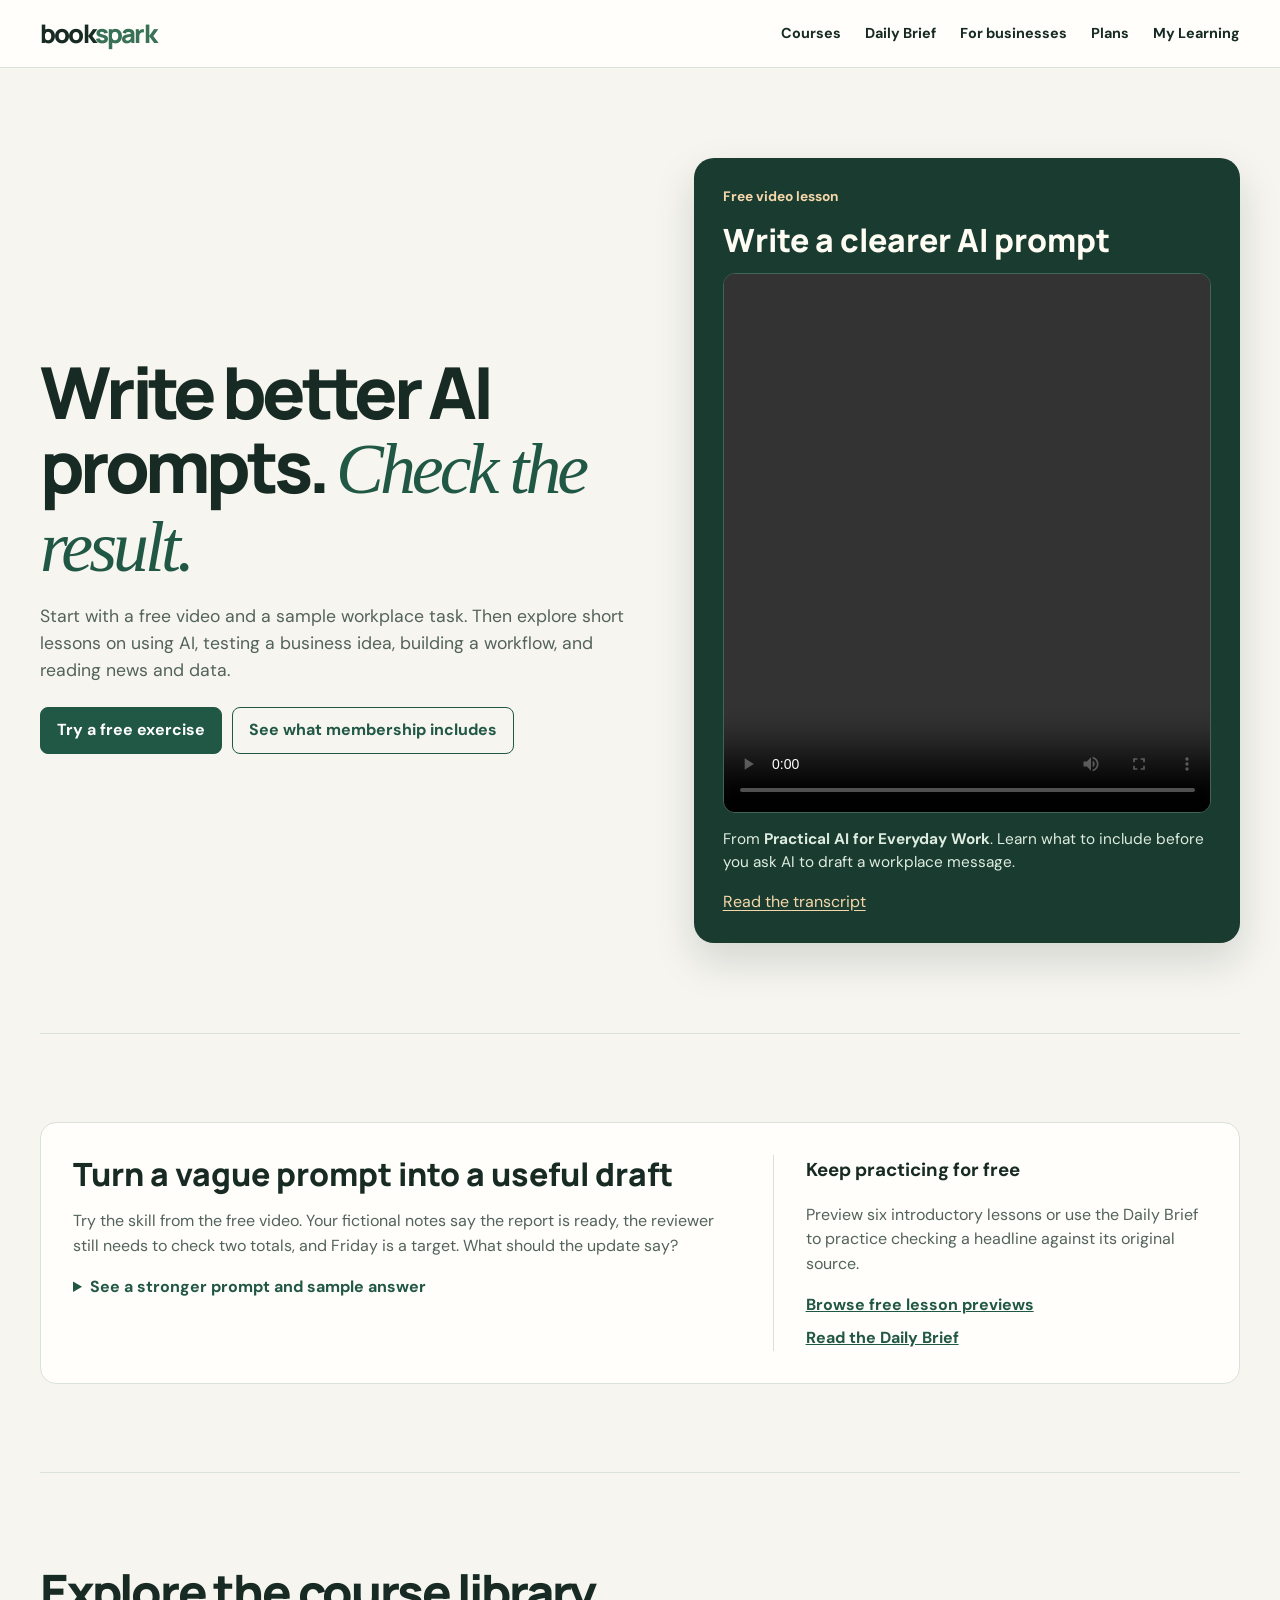
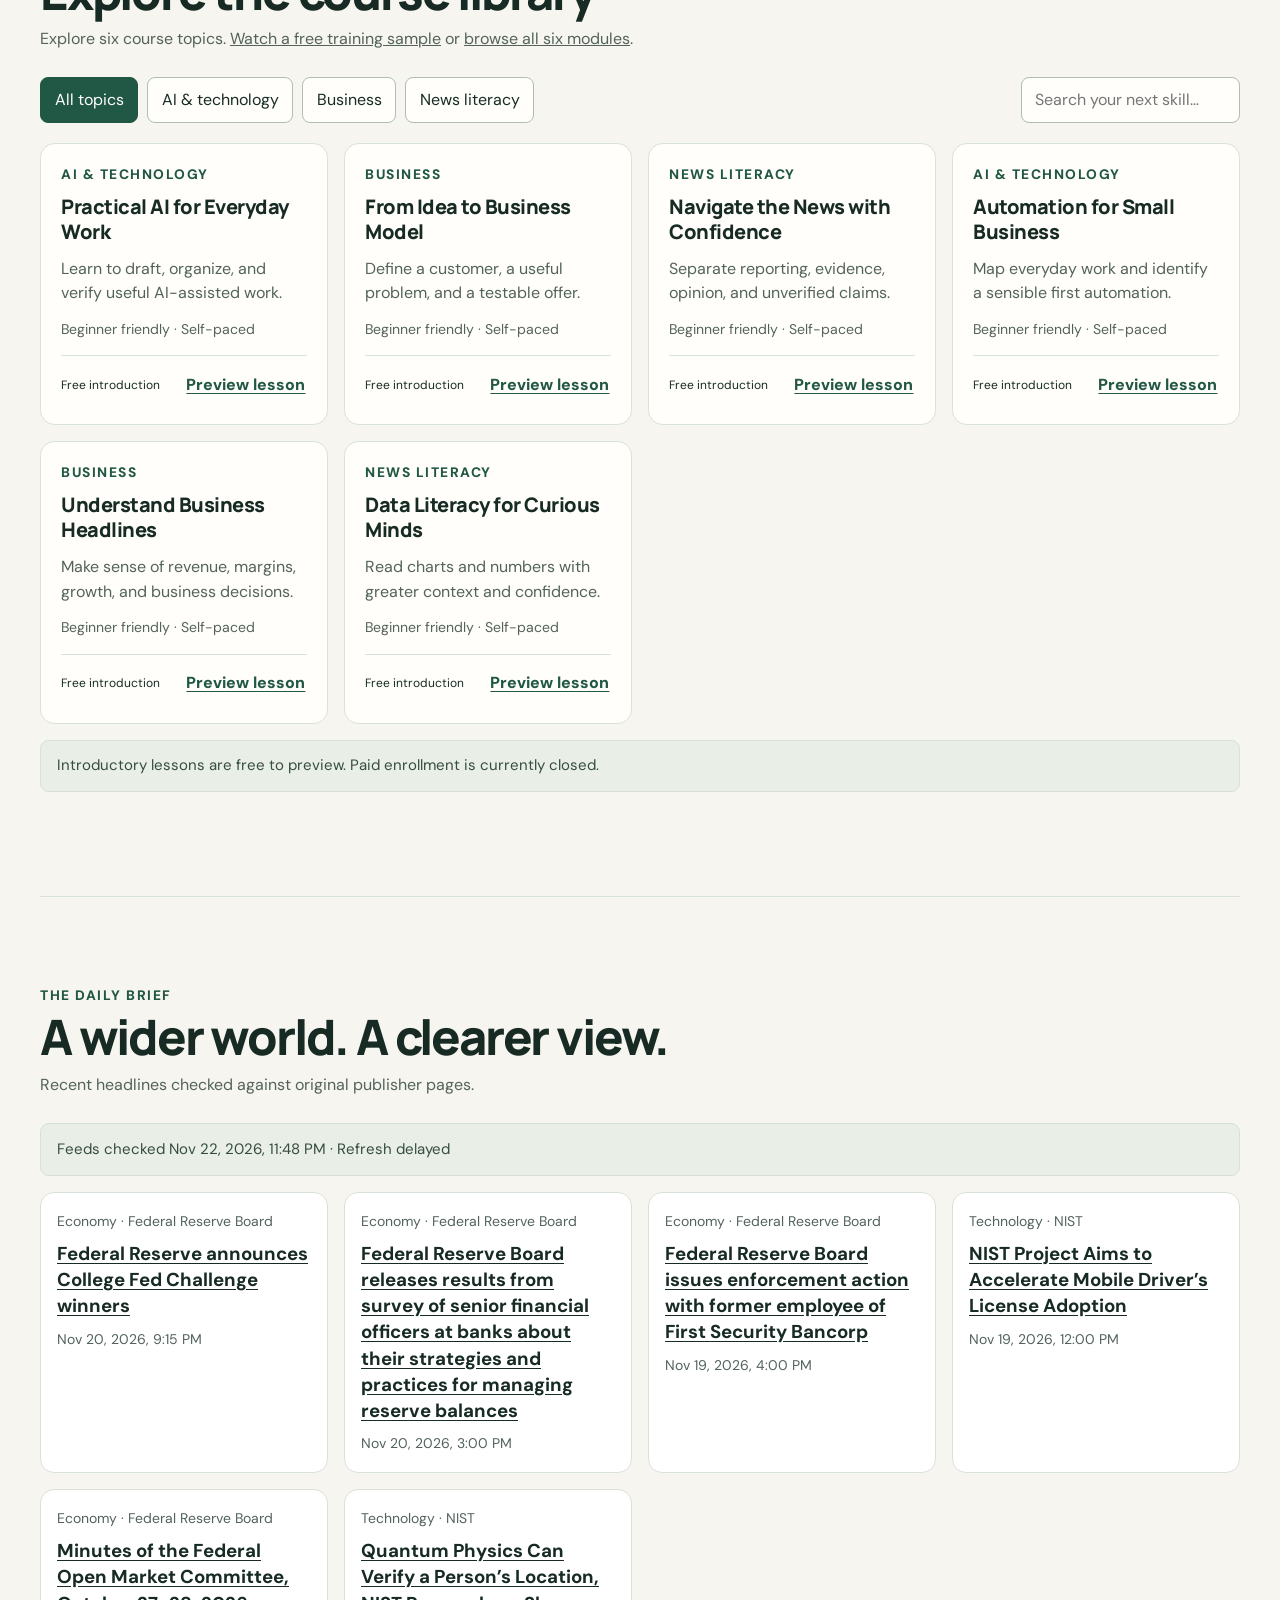
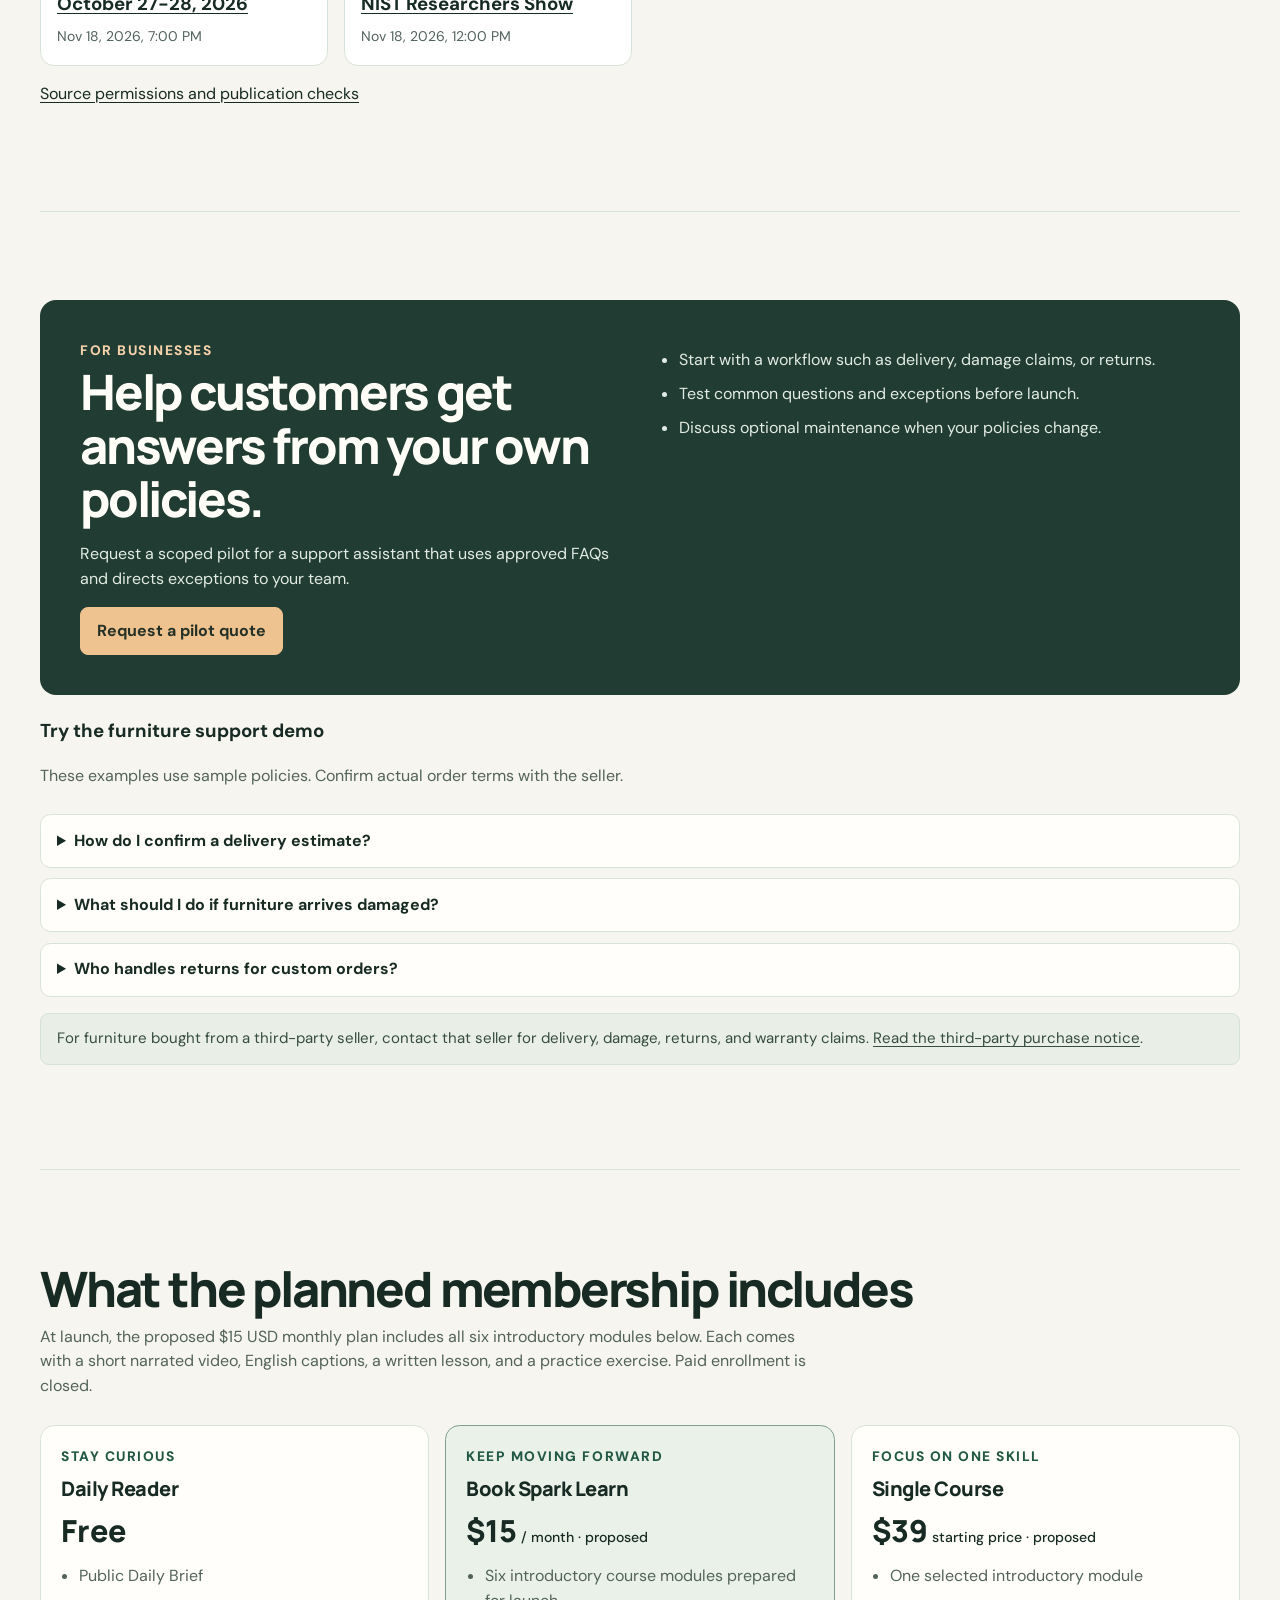
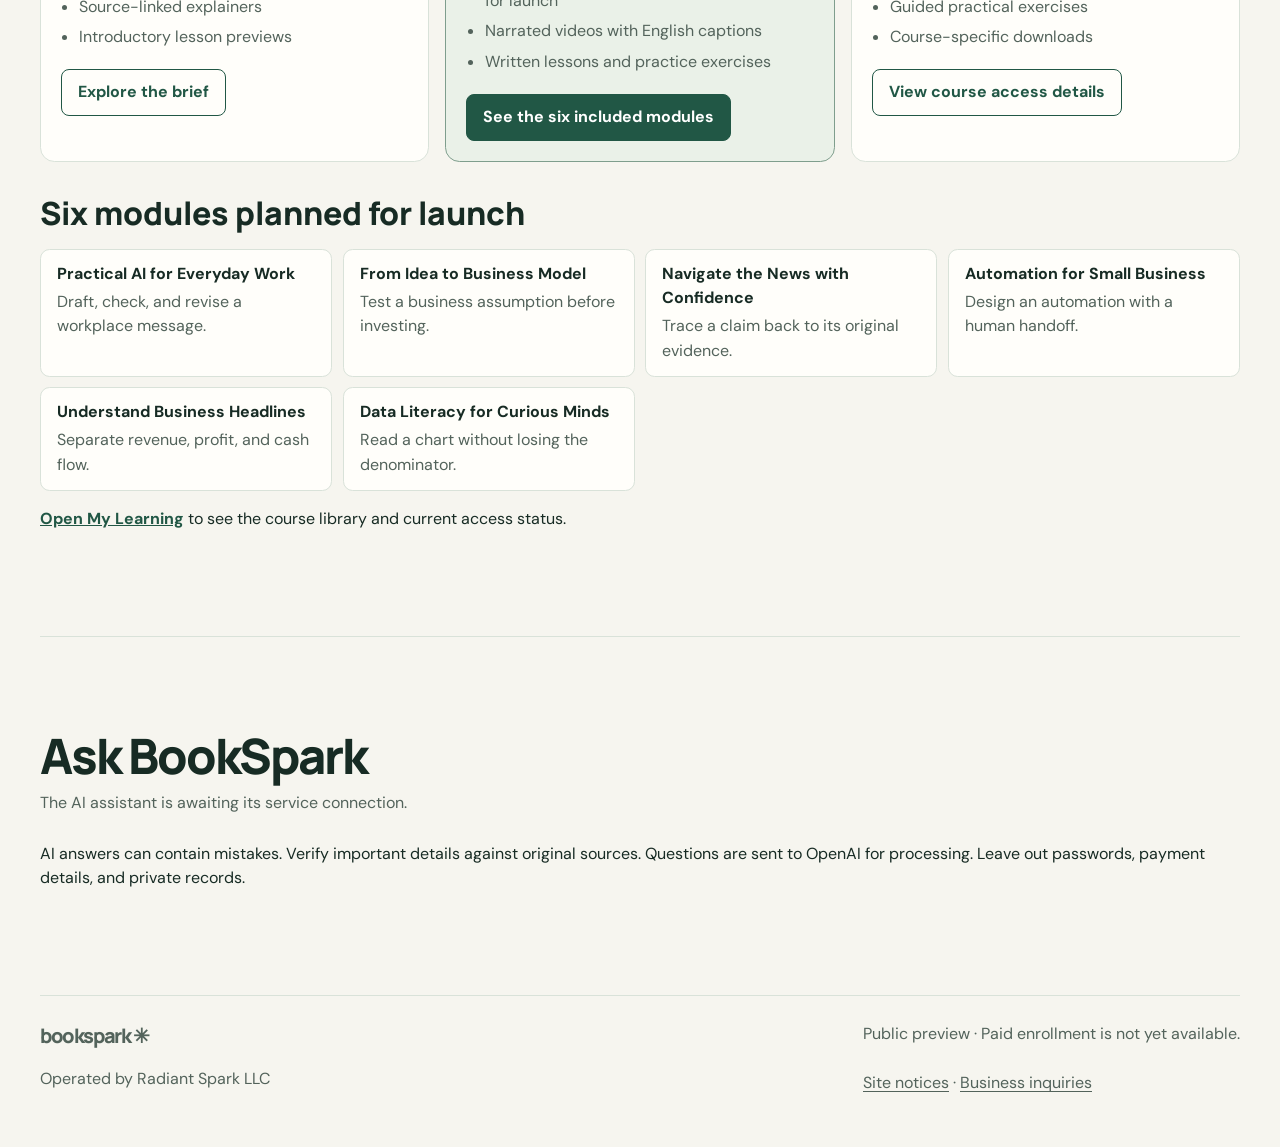
==== commit 18bf1adf: "Explain BookSpark free value and list all planned member modules" ====
--- a/index.html
+++ b/index.html
@@ -17,12 +17,21 @@
 .footer{border-top:1px solid var(--line);display:flex;justify-content:space-between;gap:1rem;flex-wrap:wrap;padding:1.6rem 0 2.5rem;color:var(--muted)}
 dialog{width:min(94vw,650px);max-height:85vh;border:1px solid var(--line);border-radius:1rem;padding:1.25rem;color:var(--ink);background:var(--paper);overflow:auto}dialog::backdrop{background:#122820a8}.close{float:right;border:1px solid var(--line);background:#e9efe6;padding:.15rem .7rem;border-radius:.4rem;font-size:1.35rem}.lesson{border-top:1px solid var(--line);padding:.5rem 0}
 @media(max-width:770px){header{align-items:flex-start}nav{gap:.7rem 1rem}.hero,.studio{grid-template-columns:1fr}.hero h1{max-width:14ch}.search{margin-left:0}.course-bottom{flex-wrap:wrap}}
+
+.exercise-panel{display:grid;grid-template-columns:1.5fr 1fr;gap:clamp(1rem,4vw,3rem);background:var(--paper);border:1px solid var(--line);border-radius:1rem;padding:clamp(1rem,4vw,2rem)}
+.exercise-panel h2,.included-modules h3{font:800 clamp(1.35rem,3vw,2rem)/1.2 Manrope,system-ui,sans-serif;margin:0}
+.exercise-panel p,.included-modules span{color:var(--muted)}
+.exercise-panel summary{font-weight:700;color:var(--green);cursor:pointer}
+.exercise-next{border-left:1px solid var(--line);padding-left:clamp(1rem,4vw,2rem)}
+.exercise-next h3{margin-top:0}.exercise-next a{display:block;color:var(--green);font-weight:700;margin-top:.5rem}
+.included-modules{margin-top:2rem;scroll-margin-top:1rem}.included-modules ul{list-style:none;padding:0;display:grid;grid-template-columns:repeat(auto-fit,minmax(min(100%,17rem),1fr));gap:.65rem}.included-modules li{border:1px solid var(--line);border-radius:.6rem;background:var(--paper);padding:.75rem 1rem}.included-modules span{display:block;margin-top:.2rem}.included-modules a{color:var(--green);font-weight:700}
+@media(max-width:650px){.exercise-panel{grid-template-columns:1fr}.exercise-next{border-left:0;border-top:1px solid var(--line);padding:1rem 0 0}}
 </style><link rel="stylesheet" href="daily-brief.css"><script src="daily-brief.js" defer></script><script src="ask-bookspark.js" defer></script></head><body><header><a class="logo" href="./" aria-label="BookSpark home">book<span>spark</span></a>
 <nav aria-label="Main navigation"><a href="#courses">Courses</a><a href="#daily">Daily Brief</a><a href="#furniture-assistant">For businesses</a><a href="#membership">Plans</a><a href="learning.html#member-library">My Learning</a></nav></header>
 <main><section class="hero" aria-labelledby="home-title">
-<div><h1 id="home-title">Learn skills you can <em>put to work.</em></h1>
-<p>Practice AI, business, and data skills with short lessons and exercises. Follow the source-linked Daily Brief to see how those skills apply to real stories.</p>
-<div class="actions"><a class="btn" href="#courses">Explore six modules</a><a class="btn outline" href="#daily">Read the Daily Brief</a></div></div>
+<div><h1 id="home-title">Write better AI prompts. <em>Check the result.</em></h1>
+<p>Start with a free video and a sample workplace task. Then explore short lessons on using AI, testing a business idea, building a workflow, and reading news and data.</p>
+<div class="actions"><a class="btn" href="#free-exercise">Try a free exercise</a><a class="btn outline" href="#membership">See what membership includes</a></div></div>
 <div class="training-feature"><span class="feature-label">Free video lesson</span>
 <h2>Write a clearer AI prompt</h2>
 <video controls playsinline preload="metadata" width="960" height="540" aria-label="Practical AI for Everyday Work free lesson"><source src="training/practical-ai-sample.mp4" type="video/mp4"><track src="training/practical-ai-sample.vtt" kind="captions" srclang="en" label="English" default><a href="training/practical-ai-sample.mp4">Open the video</a></video>
@@ -31,6 +40,15 @@
 </section>
 
 
+<section class="section" id="free-exercise" aria-labelledby="exercise-title">
+<div class="exercise-panel">
+<div><h2 id="exercise-title">Turn a vague prompt into a useful draft</h2>
+<p>Try the skill from the free video. Your fictional notes say the report is ready, the reviewer still needs to check two totals, and Friday is a target. What should the update say?</p>
+<details><summary>See a stronger prompt and sample answer</summary>
+<p><strong>Prompt</strong> · Draft a status email under 100 words using only these notes. State who still needs to act and describe Friday as a target.</p>
+<p><strong>Sample answer</strong> · The report is ready for review. The reviewer still needs to verify two totals. Friday remains our target, pending that review.</p></details></div>
+<div class="exercise-next"><h3>Keep practicing for free</h3><p>Preview six introductory lessons or use the Daily Brief to practice checking a headline against its original source.</p><a href="#courses">Browse free lesson previews</a><a href="#daily">Read the Daily Brief</a></div>
+</div></section>
 <section class="section" id="courses"><div class="heading"><div><h2>Explore the course library</h2><p>Explore six course topics. <a href="learning.html#training-preview"><u>Watch a free training sample</u></a> or <a href="learning.html#member-library"><u>browse all six modules</u></a>.</p></div></div><div class="toolbar"><button class="chip active" data-cat="All">All topics</button><button class="chip" data-cat="AI">AI & technology</button><button class="chip" data-cat="Business">Business</button><button class="chip" data-cat="News">News literacy</button><input class="search" id="search" aria-label="Search courses" placeholder="Search your next skill…"></div><div class="courses" id="cards"></div><div class="notice">Introductory lessons are free to preview. Paid enrollment is currently closed.</div></section>
 <section class="section" id="daily" aria-labelledby="daily-brief-title">
   <div class="heading"><div><div class="eyebrow">The Daily Brief</div>
@@ -61,7 +79,7 @@
   </div>
   <p class="notice">For furniture bought from a third-party seller, contact that seller for delivery, damage, returns, and warranty claims. <a href="site-notices.html"><u>Read the third-party purchase notice</u></a>.</p>
 </section>
-<section class="section" id="membership"><div class="heading"><div><h2>Compare learning options</h2><p>Free previews are open. The membership and individual course prices below are proposed, and paid enrollment is closed.</p></div></div><div class="plans"><article class="plan"><div class="eyebrow">Stay curious</div><h3>Daily Reader</h3><div class="price">Free</div><ul><li>Public Daily Brief</li><li>Source-linked explainers</li><li>Introductory lesson previews</li></ul><a class="btn outline" href="#daily">Explore the brief</a></article><article class="plan featured"><div class="eyebrow">Keep moving forward</div><h3>Book Spark Learn</h3><div class="price">$15<small> / month · proposed</small></div><ul><li>Six introductory course modules prepared for launch</li><li>Narrated videos with English captions</li><li>Written lessons and practice exercises</li></ul><button class="btn" onclick="plan('Book Spark Learn')">View membership details</button></article><article class="plan"><div class="eyebrow">Focus on one skill</div><h3>Single Course</h3><div class="price">$39<small> starting price · proposed</small></div><ul><li>One selected introductory module</li><li>Guided practical exercises</li><li>Course-specific downloads</li></ul><button class="btn outline" onclick="plan('Single Course')">View course access details</button></article></div></section><section class="section" id="ask-bookspark" aria-labelledby="ask-bookspark-title">
+<section class="section" id="membership"><div class="heading"><div><h2>What the planned membership includes</h2><p>At launch, the proposed $15 USD monthly plan includes all six introductory modules below. Each comes with a short narrated video, English captions, a written lesson, and a practice exercise. Paid enrollment is closed.</p></div></div><div class="plans"><article class="plan"><div class="eyebrow">Stay curious</div><h3>Daily Reader</h3><div class="price">Free</div><ul><li>Public Daily Brief</li><li>Source-linked explainers</li><li>Introductory lesson previews</li></ul><a class="btn outline" href="#daily">Explore the brief</a></article><article class="plan featured"><div class="eyebrow">Keep moving forward</div><h3>Book Spark Learn</h3><div class="price">$15<small> / month · proposed</small></div><ul><li>Six introductory course modules prepared for launch</li><li>Narrated videos with English captions</li><li>Written lessons and practice exercises</li></ul><a class="btn" href="#included-modules">See the six included modules</a></article><article class="plan"><div class="eyebrow">Focus on one skill</div><h3>Single Course</h3><div class="price">$39<small> starting price · proposed</small></div><ul><li>One selected introductory module</li><li>Guided practical exercises</li><li>Course-specific downloads</li></ul><button class="btn outline" onclick="plan('Single Course')">View course access details</button></article></div><div class="included-modules" id="included-modules"><h3>Six modules planned for launch</h3><ul><li><strong>Practical AI for Everyday Work</strong><span>Draft, check, and revise a workplace message.</span></li><li><strong>From Idea to Business Model</strong><span>Test a business assumption before investing.</span></li><li><strong>Navigate the News with Confidence</strong><span>Trace a claim back to its original evidence.</span></li><li><strong>Automation for Small Business</strong><span>Design an automation with a human handoff.</span></li><li><strong>Understand Business Headlines</strong><span>Separate revenue, profit, and cash flow.</span></li><li><strong>Data Literacy for Curious Minds</strong><span>Read a chart without losing the denominator.</span></li></ul><p><a href="learning.html#member-library">Open My Learning</a> to see the course library and current access status.</p></div></section><section class="section" id="ask-bookspark" aria-labelledby="ask-bookspark-title">
   <div class="heading"><div><h2 id="ask-bookspark-title">Ask BookSpark</h2>
     <p data-ask-status role="status">The AI assistant is awaiting its service connection.</p>
   </div></div>
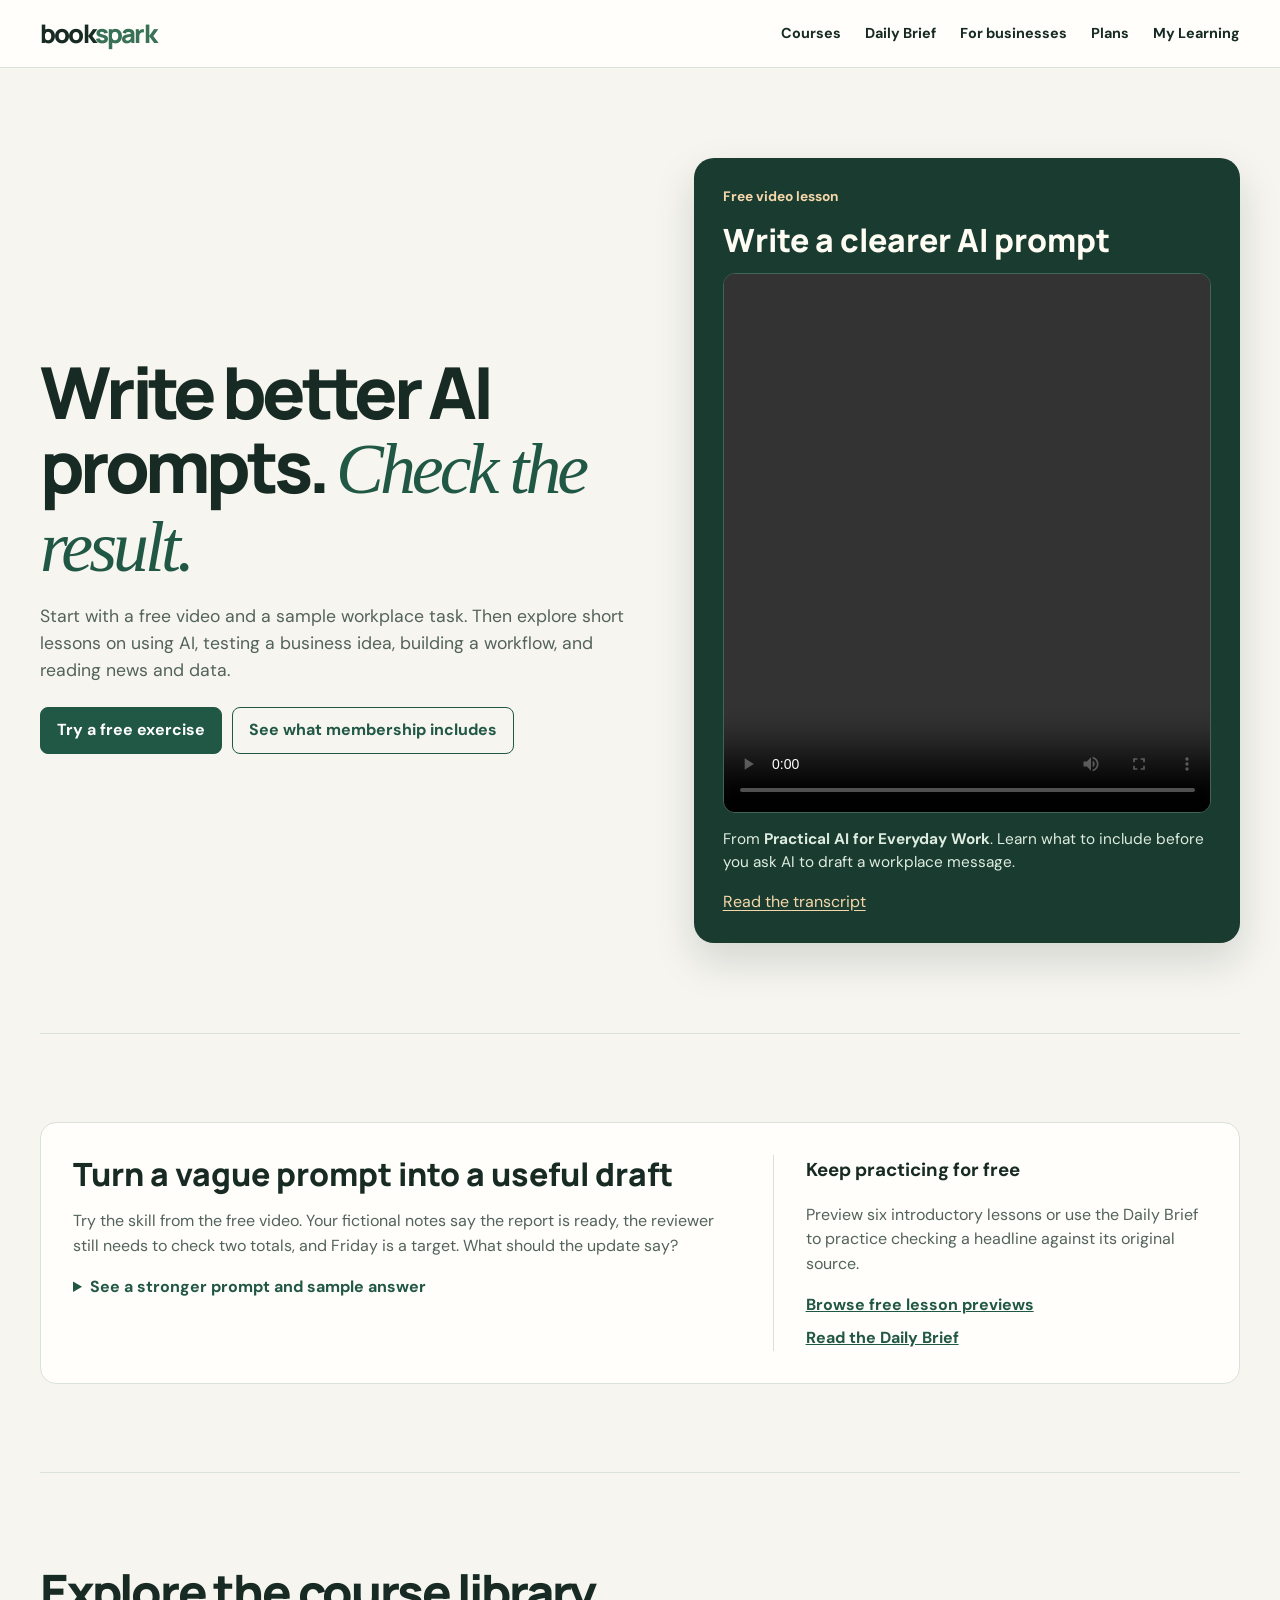
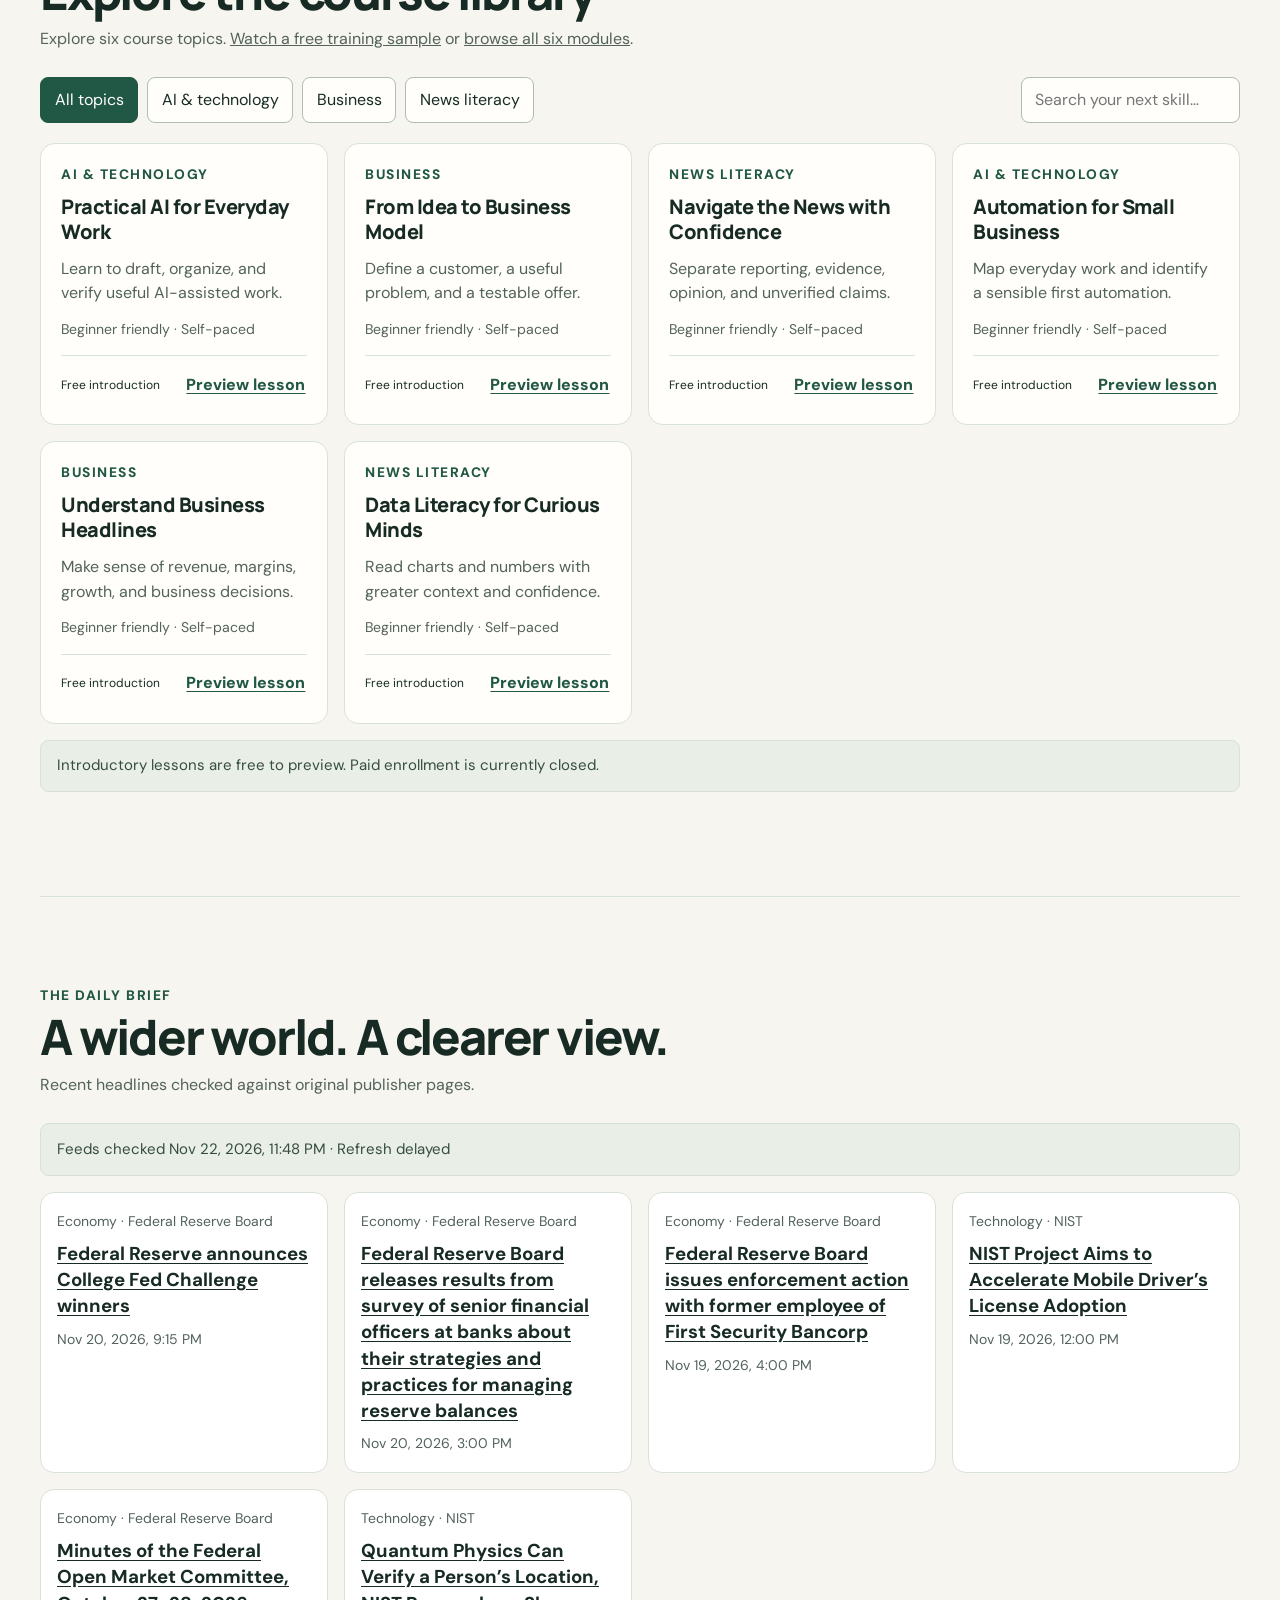
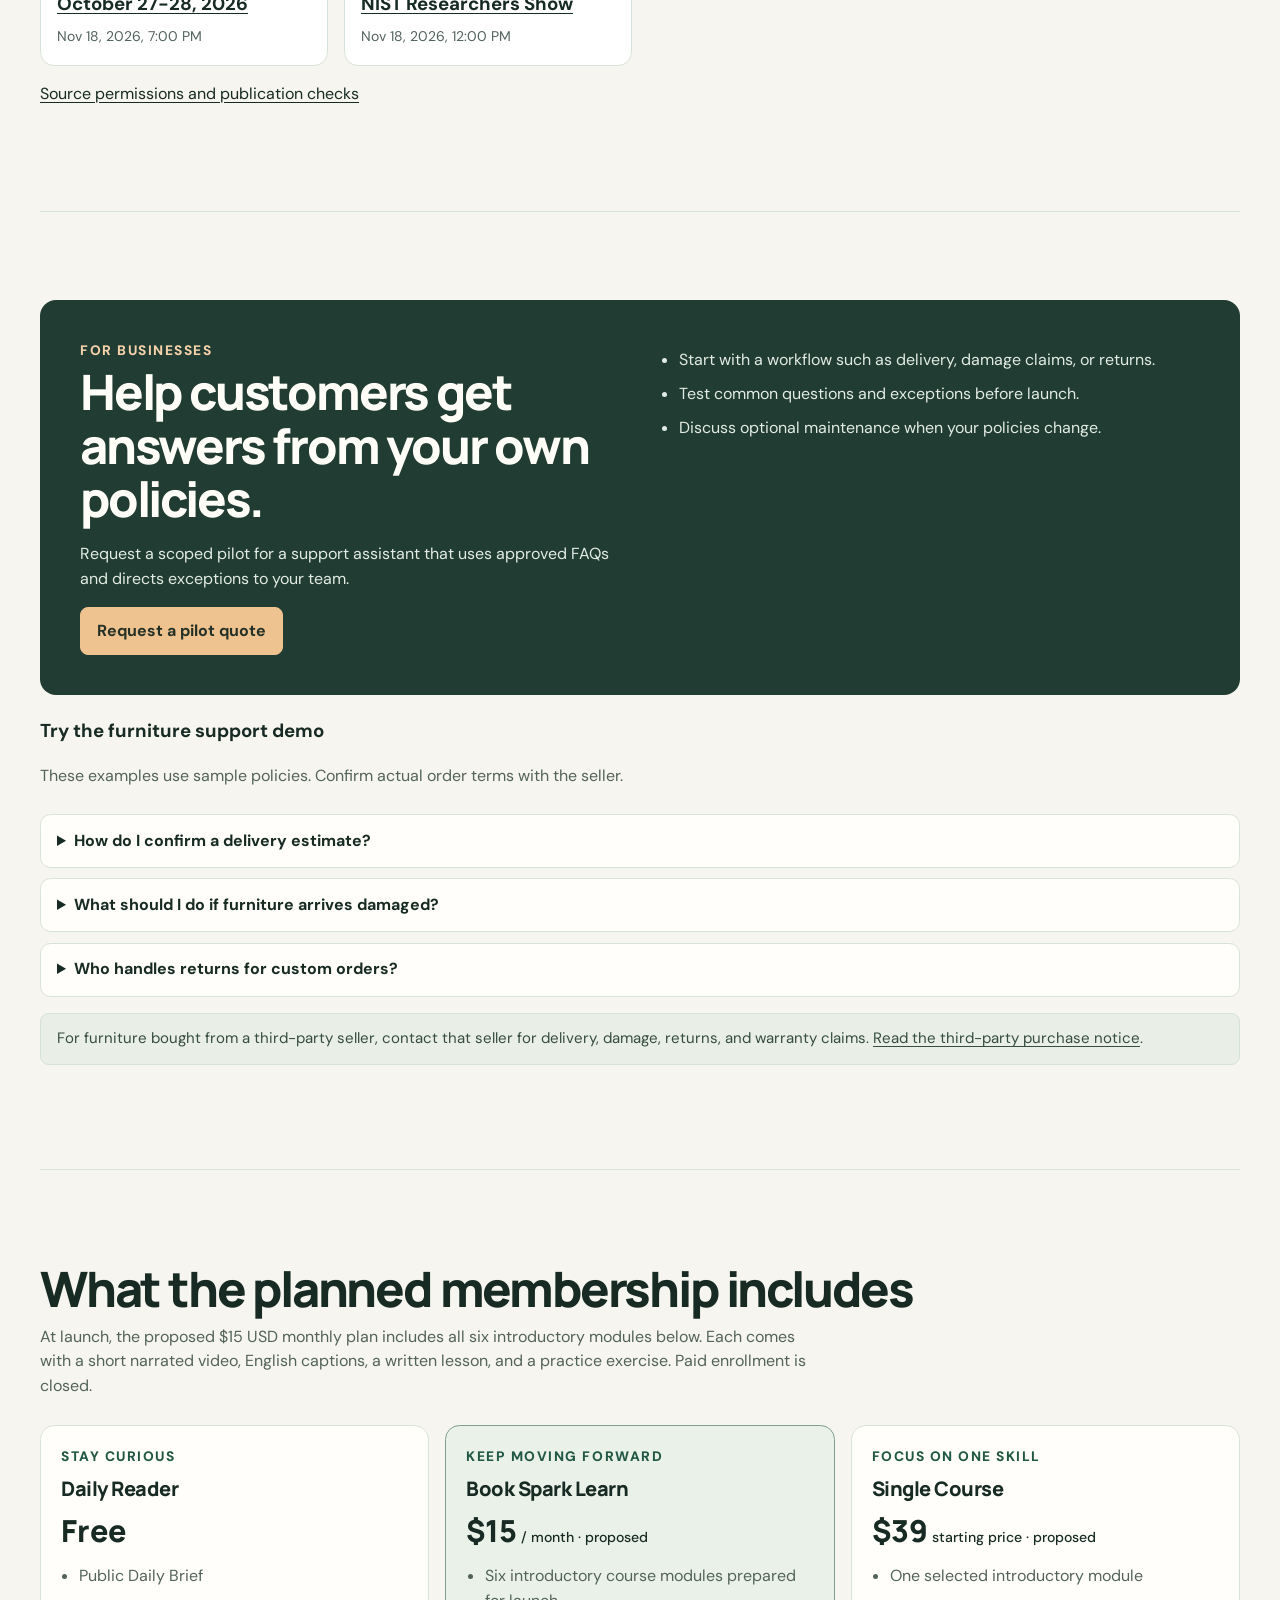
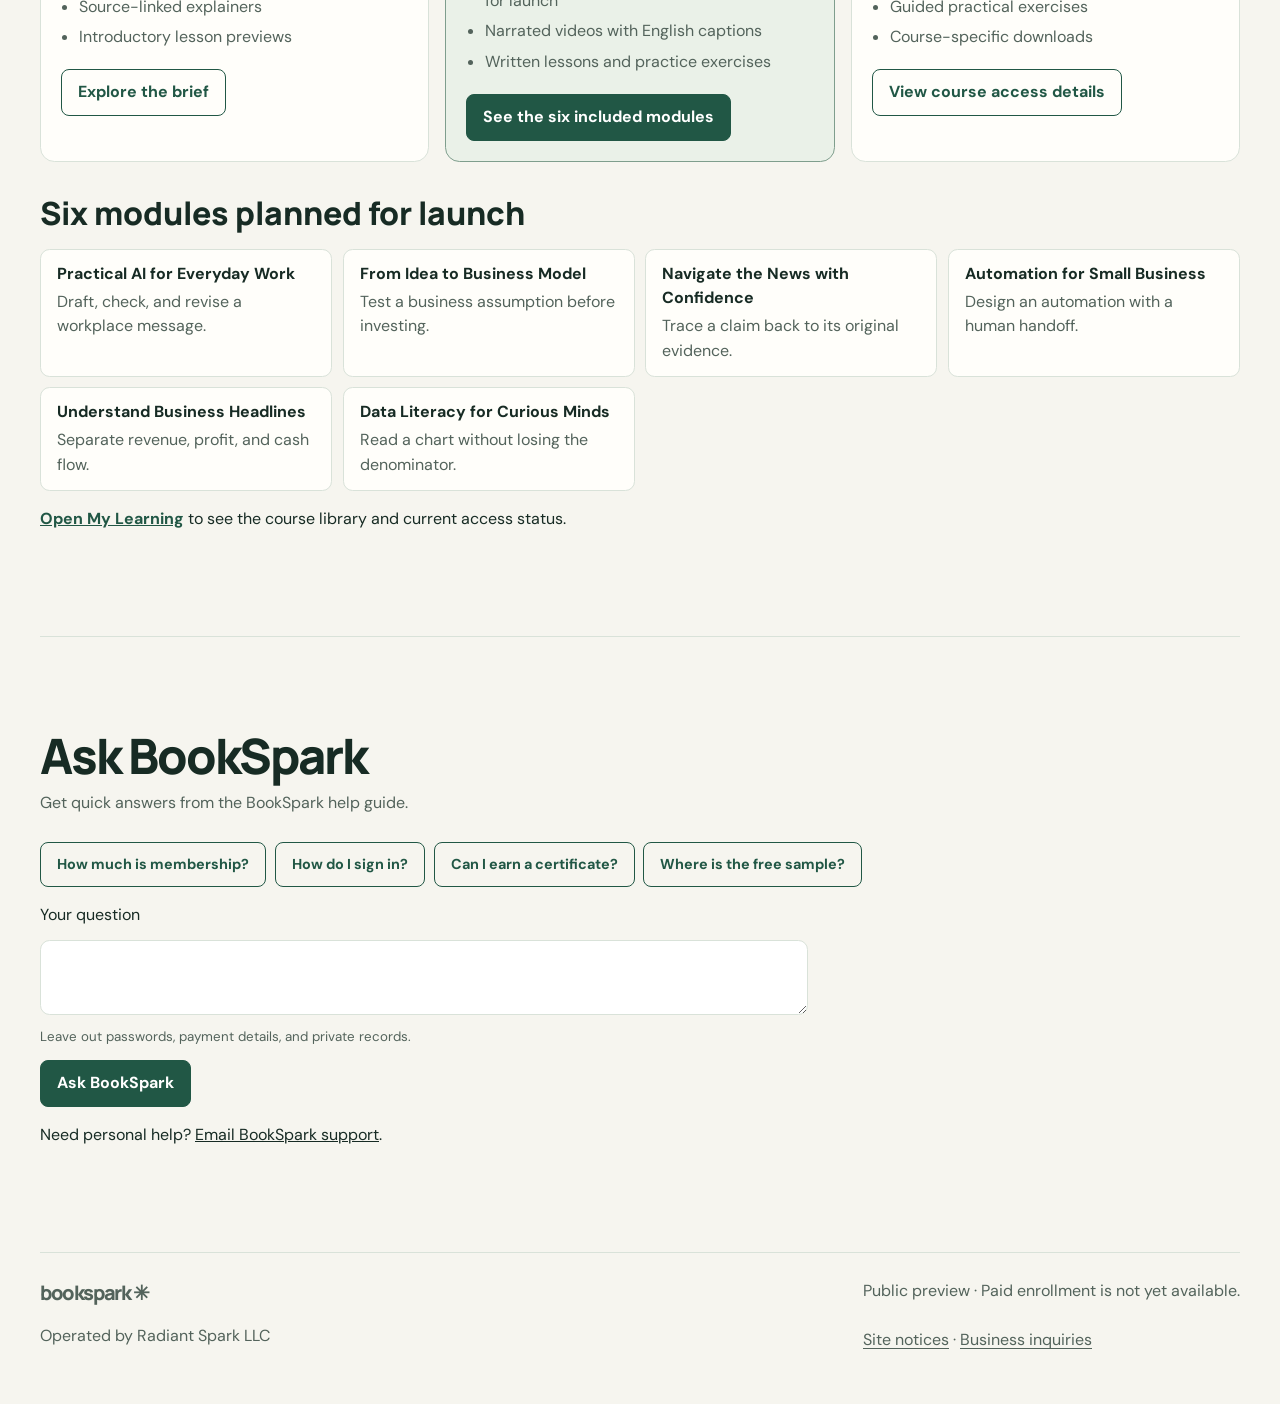
==== commit 1d66ba7f: "Keep Ask BookSpark useful without a live AI endpoint" ====
--- a/index.html
+++ b/index.html
@@ -26,7 +26,12 @@
 .exercise-next h3{margin-top:0}.exercise-next a{display:block;color:var(--green);font-weight:700;margin-top:.5rem}
 .included-modules{margin-top:2rem;scroll-margin-top:1rem}.included-modules ul{list-style:none;padding:0;display:grid;grid-template-columns:repeat(auto-fit,minmax(min(100%,17rem),1fr));gap:.65rem}.included-modules li{border:1px solid var(--line);border-radius:.6rem;background:var(--paper);padding:.75rem 1rem}.included-modules span{display:block;margin-top:.2rem}.included-modules a{color:var(--green);font-weight:700}
 @media(max-width:650px){.exercise-panel{grid-template-columns:1fr}.exercise-next{border-left:0;border-top:1px solid var(--line);padding:1rem 0 0}}
-</style><link rel="stylesheet" href="daily-brief.css"><script src="daily-brief.js" defer></script><script src="ask-bookspark.js" defer></script></head><body><header><a class="logo" href="./" aria-label="BookSpark home">book<span>spark</span></a>
+
+.ask-quick-questions{display:flex;flex-wrap:wrap;gap:.55rem;margin:1rem 0}
+.ask-quick-questions button{font-size:.9rem}
+#ask-bookspark small{color:var(--muted)}
+#ask-bookspark [data-ask-answer]:not(:empty){margin-top:1rem;padding:1rem;border:1px solid var(--line);border-radius:.55rem;background:#fff}
+</style><link rel="stylesheet" href="daily-brief.css"><script src="daily-brief.js" defer></script><script src="ask-bookspark.js?v=help-guide" defer></script></head><body><header><a class="logo" href="./" aria-label="BookSpark home">book<span>spark</span></a>
 <nav aria-label="Main navigation"><a href="#courses">Courses</a><a href="#daily">Daily Brief</a><a href="#furniture-assistant">For businesses</a><a href="#membership">Plans</a><a href="learning.html#member-library">My Learning</a></nav></header>
 <main><section class="hero" aria-labelledby="home-title">
 <div><h1 id="home-title">Write better AI prompts. <em>Check the result.</em></h1>
@@ -81,17 +86,25 @@
 </section>
 <section class="section" id="membership"><div class="heading"><div><h2>What the planned membership includes</h2><p>At launch, the proposed $15 USD monthly plan includes all six introductory modules below. Each comes with a short narrated video, English captions, a written lesson, and a practice exercise. Paid enrollment is closed.</p></div></div><div class="plans"><article class="plan"><div class="eyebrow">Stay curious</div><h3>Daily Reader</h3><div class="price">Free</div><ul><li>Public Daily Brief</li><li>Source-linked explainers</li><li>Introductory lesson previews</li></ul><a class="btn outline" href="#daily">Explore the brief</a></article><article class="plan featured"><div class="eyebrow">Keep moving forward</div><h3>Book Spark Learn</h3><div class="price">$15<small> / month · proposed</small></div><ul><li>Six introductory course modules prepared for launch</li><li>Narrated videos with English captions</li><li>Written lessons and practice exercises</li></ul><a class="btn" href="#included-modules">See the six included modules</a></article><article class="plan"><div class="eyebrow">Focus on one skill</div><h3>Single Course</h3><div class="price">$39<small> starting price · proposed</small></div><ul><li>One selected introductory module</li><li>Guided practical exercises</li><li>Course-specific downloads</li></ul><button class="btn outline" onclick="plan('Single Course')">View course access details</button></article></div><div class="included-modules" id="included-modules"><h3>Six modules planned for launch</h3><ul><li><strong>Practical AI for Everyday Work</strong><span>Draft, check, and revise a workplace message.</span></li><li><strong>From Idea to Business Model</strong><span>Test a business assumption before investing.</span></li><li><strong>Navigate the News with Confidence</strong><span>Trace a claim back to its original evidence.</span></li><li><strong>Automation for Small Business</strong><span>Design an automation with a human handoff.</span></li><li><strong>Understand Business Headlines</strong><span>Separate revenue, profit, and cash flow.</span></li><li><strong>Data Literacy for Curious Minds</strong><span>Read a chart without losing the denominator.</span></li></ul><p><a href="learning.html#member-library">Open My Learning</a> to see the course library and current access status.</p></div></section><section class="section" id="ask-bookspark" aria-labelledby="ask-bookspark-title">
   <div class="heading"><div><h2 id="ask-bookspark-title">Ask BookSpark</h2>
-    <p data-ask-status role="status">The AI assistant is awaiting its service connection.</p>
+    <p data-ask-status role="status">Get quick answers from the BookSpark help guide.</p>
   </div></div>
-  <p>AI answers can contain mistakes. Verify important details against original sources. Questions are sent to OpenAI for processing. Leave out passwords, payment details, and private records.</p>
-  <form hidden>
+  <p data-ask-ai-notice hidden>AI answers can contain mistakes. Verify important details against original sources. Questions that need an AI answer are sent to OpenAI for processing.</p>
+  <div class="ask-quick-questions" aria-label="Suggested questions">
+    <button class="btn outline" type="button" data-ask-question>How much is membership?</button>
+    <button class="btn outline" type="button" data-ask-question>How do I sign in?</button>
+    <button class="btn outline" type="button" data-ask-question>Can I earn a certificate?</button>
+    <button class="btn outline" type="button" data-ask-question>Where is the free sample?</button>
+  </div>
+  <form>
     <label for="ask-question">Your question</label>
-    <textarea id="ask-question" name="question" rows="3" maxlength="2000" required></textarea>
+    <textarea id="ask-question" name="question" rows="2" maxlength="2000" required></textarea>
+    <small>Leave out passwords, payment details, and private records.</small>
     <button class="btn" type="submit">Ask BookSpark</button>
   </form>
   <div data-ask-answer tabindex="-1"></div>
-  <ul data-ask-sources aria-label="Answer sources"></ul>
+  <ul data-ask-sources aria-label="Answer links"></ul>
+  <p>Need personal help? <a href="mailto:info@radiantsparkllc.com">Email BookSpark support</a>.</p>
 </section>
 <footer class="footer"><div><span class="logo" style="font-size:20px">bookspark ✳</span><p>Operated by Radiant Spark LLC</p></div><div>Public preview · Paid enrollment is not yet available.<br><br><a href="site-notices.html"><u>Site notices</u></a> · <a href="mailto:info@radiantsparkllc.com"><u>Business inquiries</u></a></div></footer></main><dialog id="modal"><button class="close" onclick="document.querySelector('dialog').close()" aria-label="Close dialog">×</button><div id="modalcontent"></div></dialog><script>
-const courses=[{title:'Practical AI for Everyday Work',cat:'AI',art:'AI / WORK',desc:'Learn to draft, organize, and verify useful AI-assisted work.',lessons:['Understand the task before prompting','Write a clear instruction','Check the result against evidence','Build a repeatable workflow'],preview:'Start with a small, low-risk task: turn a fictional meeting note into an action list. State the desired format, include only necessary context, and ask the AI to label missing information. Compare each action against the original note before using it.'},{title:'From Idea to Business Model',cat:'Business',art:'IDEA →',desc:'Define a customer, a useful problem, and a testable offer.',lessons:['Choose a specific customer','Interview before building','Test a simple offer','Review costs and pricing'],preview:'Write one sentence: I help [a specific customer] solve [a specific problem] with [an offer]. List three assumptions behind that sentence. Before building, speak to prospective customers about how they currently handle the problem.'},{title:'Navigate the News with Confidence',cat:'News',art:'FACT / ?',desc:'Separate reporting, evidence, opinion, and unverified claims.',lessons:['Find the original source','Check dates and context','Separate claims from evidence','Compare independent reporting'],preview:'Choose a headline. Open its original source and record the publication date, event date, author, and supporting evidence. Identify which statements are facts, interpretations, or predictions. Look for independent confirmation before sharing.'},{title:'Automation for Small Business',cat:'AI',art:'IF → THEN',desc:'Map everyday work and identify a sensible first automation.',lessons:['Map your existing process','Choose a reversible task','Add review and error handling','Measure the outcome'],preview:'Map a process such as inquiry intake: receive a message, capture required fields, categorize it, and draft a response. Automate a draft first. Keep a person reviewing the output and record failures before expanding the workflow.'},{title:'Understand Business Headlines',cat:'Business',art:'WHY / HOW',desc:'Make sense of revenue, margins, growth, and business decisions.',lessons:['Revenue and profit','Read a company announcement','Understand a business model','Ask better questions'],preview:'Revenue is money earned from sales before expenses. Profit depends on the costs included in the measure. When reading a growth headline, check the period, comparison baseline, currency, and whether the number describes revenue or profit.'},{title:'Data Literacy for Curious Minds',cat:'News',art:'01 / 02',desc:'Read charts and numbers with greater context and confidence.',lessons:['Read axes and units','Percent vs percentage points','Check the sample','Explain uncertainty'],preview:'If a rate rises from 10% to 15%, it rises by 5 percentage points and by 50% relative to its starting level. For any chart, check the source, units, date range, scale, and whether the sample supports the claim.'}];let category='All';const cards=document.querySelector('#cards');function render(){const q=document.querySelector('#search').value.toLowerCase();const found=courses.map((c,i)=>({...c,i})).filter(c=>(category==='All'||category===c.cat)&&(c.title+' '+c.desc).toLowerCase().includes(q));cards.innerHTML=found.map(c=>`<article class="course"><div class="course-body"><div class="eyebrow">${c.cat==='AI'?'AI & technology':c.cat==='News'?'News literacy':'Business'}</div><h3>${c.title}</h3><p>${c.desc}</p><div class="meta">Beginner friendly · Self-paced</div><div class="course-bottom"><span style="font-size:12px">Free introduction</span><button class="textbutton" onclick="showCourse(${c.i})">Preview lesson</button></div></div></article>`).join('');if(!found.length)cards.innerHTML='<div class="empty">No matching courses. Try another search or topic.</div>'}document.querySelectorAll('[data-cat]').forEach(b=>b.onclick=()=>{category=b.dataset.cat;document.querySelectorAll('[data-cat]').forEach(x=>x.classList.toggle('active',x===b));render()});document.querySelector('#search').addEventListener('input',render);function openModal(html){document.querySelector('#modalcontent').innerHTML=html;document.querySelector('#modal').showModal()}function showCourse(i){const c=courses[i];openModal(`<div class="eyebrow">Course introduction</div><h2>${c.title}</h2><p>${c.desc}</p><h3>Try your first lesson</h3><p>${c.preview}</p><h3>Proposed learning path</h3>${c.lessons.map((x,j)=>`<div class="lesson">${j+1}. ${x}${j===0?' · Introduction available':' · Planned'}</div>`).join('')}<p style="font-size:12px">This is an introductory text preview. Full lessons, enrollment, and learning accounts are not enabled.</p>`)}function plan(name){openModal(`<div class="eyebrow">Launch planning</div><h2>${name}</h2><p>${name==='Single Course'?'The proposed single-course option starts at $39 USD. Each course will show its final price, included resources, and access terms before purchase.':'The proposed membership is $15 USD per month. Six introductory modules with captioned videos and exercises are planned. The final course catalog, billing terms, cancellation policy, and launch date will be shown before enrollment opens.'}</p><p>Checkout is not connected. No payment is taken and no subscription is created in this preview.</p><a class="btn" href="#courses" onclick="document.querySelector('dialog').close()">Explore course previews</a>`)}render();
+const courses=[{title:'Practical AI for Everyday Work',cat:'AI',art:'AI / WORK',desc:'Learn to draft, organize, and verify useful AI-assisted work.',lessons:['Understand the task before prompting','Write a clear instruction','Check the result against evidence','Build a repeatable workflow'],preview:'Start with a small, low-risk task: turn a fictional meeting note into an action list. State the desired format, include only necessary context, and ask the AI to label missing information. Compare each action against the original note before using it.'},{title:'From Idea to Business Model',cat:'Business',art:'IDEA →',desc:'Define a customer, a useful problem, and a testable offer.',lessons:['Choose a specific customer','Interview before building','Test a simple offer','Review costs and pricing'],preview:'Write one sentence: I help [a specific customer] solve [a specific problem] with [an offer]. List three assumptions behind that sentence. Before building, speak to prospective customers about how they currently handle the problem.'},{title:'Navigate the News with Confidence',cat:'News',art:'FACT / ?',desc:'Separate reporting, evidence, opinion, and unverified claims.',lessons:['Find the original source','Check dates and context','Separate claims from evidence','Compare independent reporting'],preview:'Choose a headline. Open its original source and record the publication date, event date, author, and supporting evidence. Identify which statements are facts, interpretations, or predictions. Look for independent confirmation before sharing.'},{title:'Automation for Small Business',cat:'AI',art:'IF → THEN',desc:'Map everyday work and identify a sensible first automation.',lessons:['Map your existing process','Choose a reversible task','Add review and error handling','Measure the outcome'],preview:'Map a process such as inquiry intake: receive a message, capture required fields, categorize it, and draft a response. Automate a draft first. Keep a person reviewing the output and record failures before expanding the workflow.'},{title:'Understand Business Headlines',cat:'Business',art:'WHY / HOW',desc:'Make sense of revenue, margins, growth, and business decisions.',lessons:['Revenue and profit','Read a company announcement','Understand a business model','Ask better questions'],preview:'Revenue is money earned from sales before expenses. Profit depends on the costs included in the measure. When reading a growth headline, check the period, comparison baseline, currency, and whether the number describes revenue or profit.'},{title:'Data Literacy for Curious Minds',cat:'News',art:'01 / 02',desc:'Read charts and numbers with greater context and confidence.',lessons:['Read axes and units','Percent vs percentage points','Check the sample','Explain uncertainty'],preview:'If a rate rises from 10% to 15%, it rises by 5 percentage points and by 50% relative to its starting level. For any chart, check the source, units, date range, scale, and whether the sample supports the claim.'}];const courseSlugs=["practical-ai-for-everyday-work", "from-idea-to-business-model", "navigate-the-news-with-confidence", "automation-for-small-business", "understand-business-headlines", "data-literacy-for-curious-minds"];let category='All';const cards=document.querySelector('#cards');function render(){const q=document.querySelector('#search').value.toLowerCase();const found=courses.map((c,i)=>({...c,i})).filter(c=>(category==='All'||category===c.cat)&&(c.title+' '+c.desc).toLowerCase().includes(q));cards.innerHTML=found.map(c=>`<article class="course"><div class="course-body"><div class="eyebrow">${c.cat==='AI'?'AI & technology':c.cat==='News'?'News literacy':'Business'}</div><h3>${c.title}</h3><p>${c.desc}</p><div class="meta">Beginner friendly · Self-paced</div><div class="course-bottom"><span style="font-size:12px">Free introduction</span><button class="textbutton" onclick="showCourse(${c.i})">Preview lesson</button></div></div></article>`).join('');if(!found.length)cards.innerHTML='<div class="empty">No matching courses. Try another search or topic.</div>'}document.querySelectorAll('[data-cat]').forEach(b=>b.onclick=()=>{category=b.dataset.cat;document.querySelectorAll('[data-cat]').forEach(x=>x.classList.toggle('active',x===b));render()});document.querySelector('#search').addEventListener('input',render);function openModal(html){document.querySelector('#modalcontent').innerHTML=html;document.querySelector('#modal').showModal()}function showCourse(i){const c=courses[i];openModal(`<div class="eyebrow">Free course preview</div><h2>${c.title}</h2><p>${c.desc}</p><h3>Try the introductory lesson</h3><p>${c.preview}</p><h3>Topics in the learning path</h3>${c.lessons.map((x,j)=>`<div class="lesson">${j+1}. ${x}</div>`).join('')}<h3>Next steps</h3><p>After enrollment opens, sign in, choose monthly membership or a one-time course purchase, and open the paid video in My Learning. Finish the exercise and pass the BookSpark assessment to earn a completion certificate.</p><p class="notice">Paid enrollment and sign-in are currently closed.</p><div class="actions"><a class="btn" href="#membership" onclick="document.querySelector('dialog').close()">View planned paid options</a><a class="btn outline" href="learning.html?course=${courseSlugs[i]}#learning-steps">See how to open this course</a></div>`)}function plan(name){openModal(`<div class="eyebrow">Launch planning</div><h2>${name}</h2><p>${name==='Single Course'?'The proposed single-course option starts at $39 USD. Each course will show its final price, included resources, and access terms before purchase.':'The proposed membership is $15 USD per month. Six introductory modules with captioned videos and exercises are planned. The final course catalog, billing terms, cancellation policy, and launch date will be shown before enrollment opens.'}</p><p>Checkout is not connected. No payment is taken and no subscription is created in this preview.</p><a class="btn" href="#courses" onclick="document.querySelector('dialog').close()">See course previews</a> <a class="btn outline" href="learning.html#learning-steps">See sign-in and course steps</a>`)}render();
 </script></body></html>
